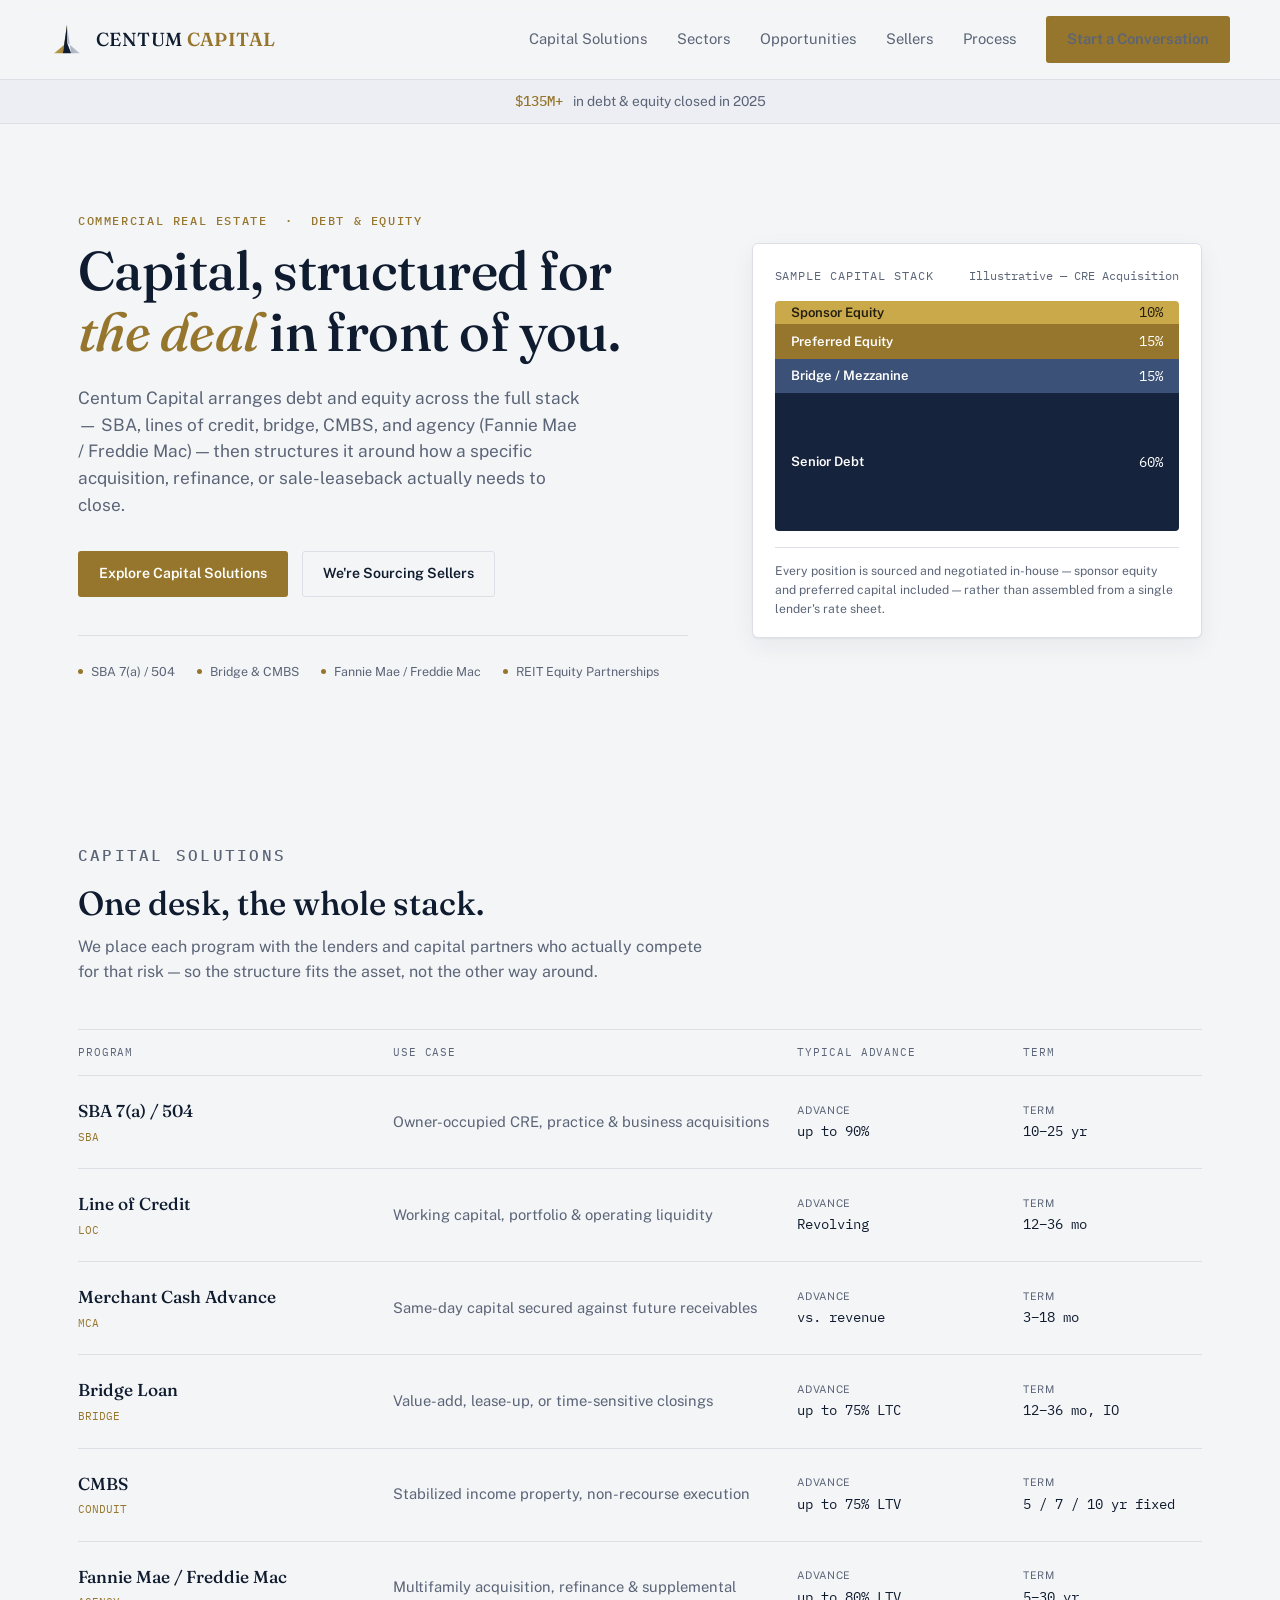
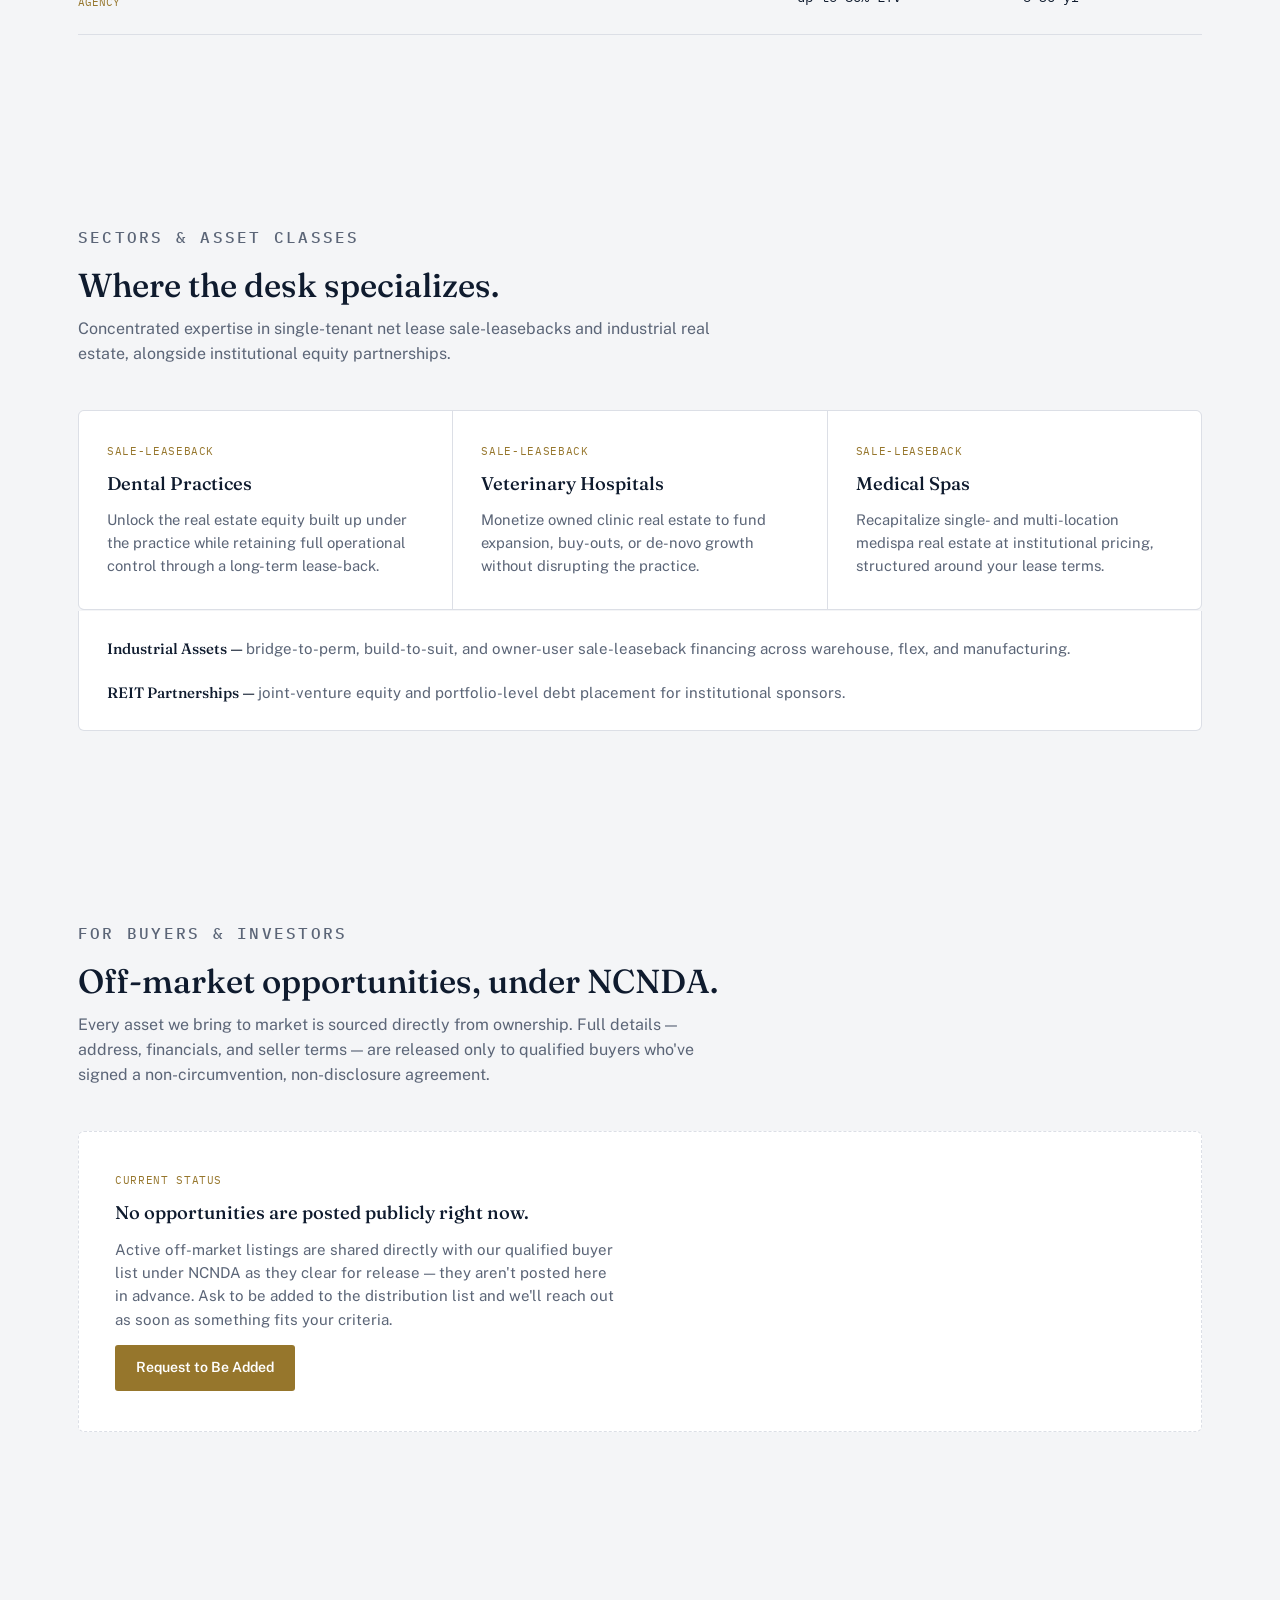
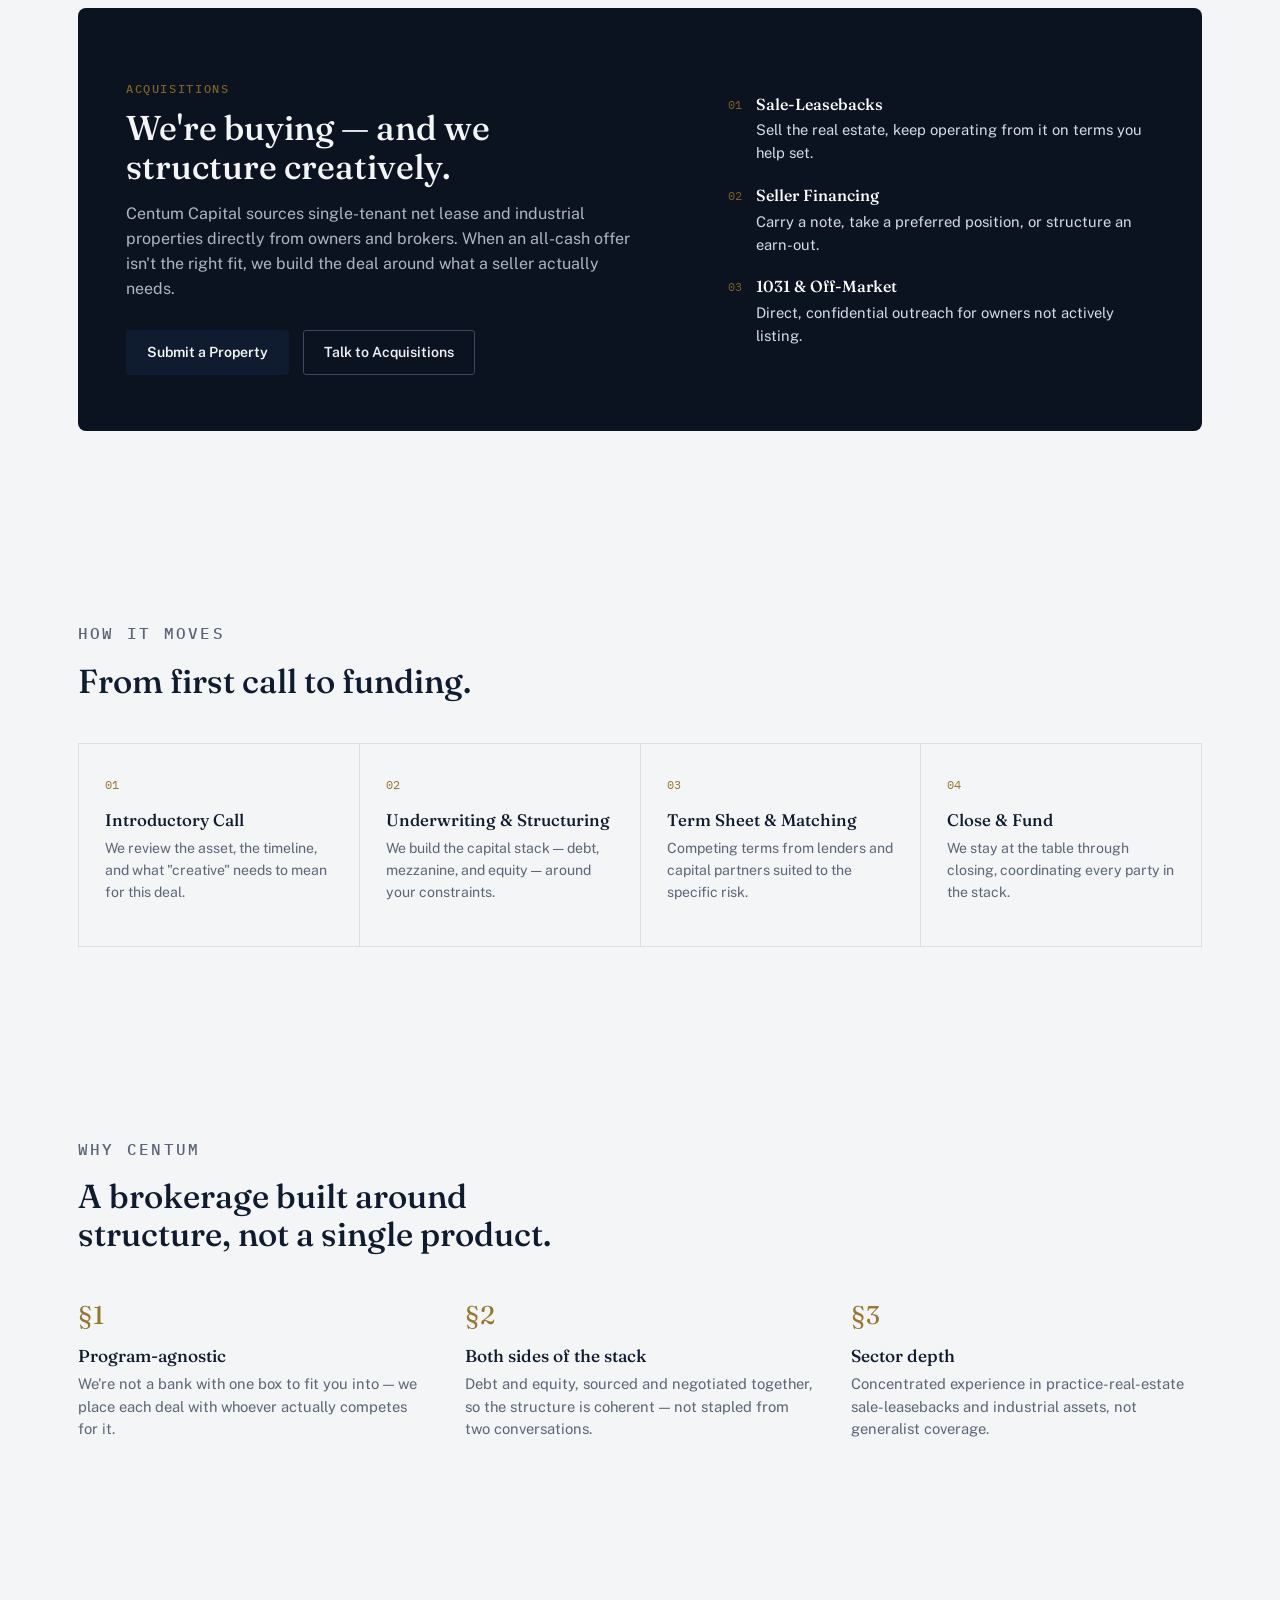
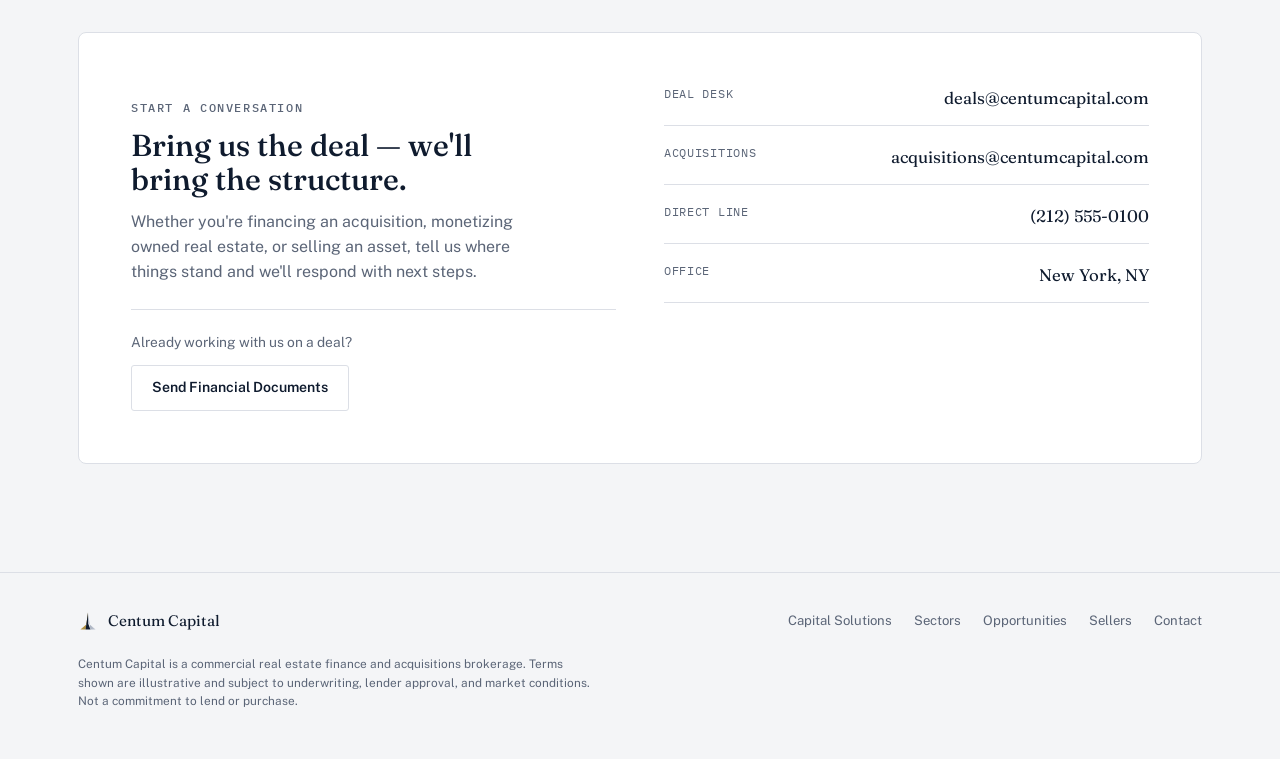
==== index.html @ 59e8874d "Add files via upload" ====
<!doctype html>
<html lang="en">
<head>
<meta charset="utf-8">
<meta name="viewport" content="width=device-width, initial-scale=1">
<title>Centum Capital</title>
<style>
  @import url('https://fonts.googleapis.com/css2?family=Fraunces:opsz,wght@9..144,400;9..144,500;9..144,600&family=Public+Sans:wght@400;500;600;700&family=IBM+Plex+Mono:wght@400;500&display=swap');

  :root{
    --bg: #F4F5F7;
    --surface: #FFFFFF;
    --surface-2: #ECEEF3;
    --ink: #0F1B2E;
    --muted: #5B6577;
    --line: #DCDFE6;
    --gold: #96762C;
    --gold-strong: #7C6224;
    --gold-bg: #F4EEDD;
    --navy-deep: #0B1220;
    --shadow: 0 1px 2px rgba(15,27,46,.05), 0 8px 24px rgba(15,27,46,.06);
    --stack-debt: #16233C;
    --stack-bridge: #3C5177;
    --stack-pref: #96762C;
    --stack-equity: #C9A94A;
  }

  @media (prefers-color-scheme: dark){
    :root:not([data-theme="light"]){
      --bg: #0A1120;
      --surface: #101A2C;
      --surface-2: #16223A;
      --ink: #ECEEF4;
      --muted: #97A1B6;
      --line: #26324B;
      --gold: #D3B45F;
      --gold-strong: #E4C877;
      --gold-bg: #241E10;
      --shadow: 0 1px 2px rgba(0,0,0,.3), 0 12px 32px rgba(0,0,0,.35);
      --stack-debt: #1B2A47;
      --stack-bridge: #3C5177;
      --stack-pref: #8E7134;
      --stack-equity: #D3B45F;
    }
  }
  :root[data-theme="dark"]{
    --bg: #0A1120;
    --surface: #101A2C;
    --surface-2: #16223A;
    --ink: #ECEEF4;
    --muted: #97A1B6;
    --line: #26324B;
    --gold: #D3B45F;
    --gold-strong: #E4C877;
    --gold-bg: #241E10;
    --shadow: 0 1px 2px rgba(0,0,0,.3), 0 12px 32px rgba(0,0,0,.35);
    --stack-debt: #1B2A47;
    --stack-bridge: #3C5177;
    --stack-pref: #8E7134;
    --stack-equity: #D3B45F;
  }

  *{box-sizing:border-box;}
  html{-webkit-text-size-adjust:100%;}
  body{
    margin:0;
    background:var(--bg);
    color:var(--ink);
    font-family:'Public Sans', ui-sans-serif, system-ui, -apple-system, sans-serif;
    font-size:16px;
    line-height:1.55;
    -webkit-font-smoothing:antialiased;
  }
  a{color:inherit;}
  h1,h2,h3,h4{
    font-family:'Fraunces', ui-serif, Georgia, serif;
    font-weight:500;
    line-height:1.12;
    text-wrap:balance;
    margin:0;
    color:var(--ink);
  }
  .mono{
    font-family:'IBM Plex Mono', ui-monospace, SFMono-Regular, Menlo, monospace;
  }
  .eyebrow{
    font-family:'IBM Plex Mono', ui-monospace, monospace;
    font-size:.72rem;
    letter-spacing:.14em;
    text-transform:uppercase;
    color:var(--gold);
    font-weight:500;
  }
  .wrap{
    max-width:1180px;
    margin:0 auto;
    padding:0 28px;
  }
  section{padding:88px 0;}
  @media (max-width:720px){ section{padding:56px 0;} .wrap{padding:0 20px;} }

  /* ---------- Header ---------- */
  header{
    position:sticky; top:0; z-index:50;
    background:color-mix(in srgb, var(--bg) 88%, transparent);
    backdrop-filter:blur(10px);
    border-bottom:1px solid var(--line);
  }
  .header-row{
    display:flex; align-items:center; justify-content:space-between;
    padding:16px 0;
  }
  .brand{ display:flex; align-items:center; gap:12px; text-decoration:none; }
  .brand-mark{ width:34px; height:34px; flex:none; }
  .brand-word{
    font-family:'Fraunces', serif;
    font-size:1.18rem;
    letter-spacing:.02em;
    color:var(--ink);
    font-weight:500;
  }
  .brand-word b{ color:var(--gold); font-weight:600; }
  nav.primary{ display:flex; align-items:center; gap:30px; }
  nav.primary a{
    font-size:.92rem; text-decoration:none; color:var(--muted);
    transition:color .15s ease;
  }
  nav.primary a:hover{ color:var(--ink); }
  .btn{
    display:inline-flex; align-items:center; gap:8px;
    padding:11px 20px; border-radius:3px;
    font-size:.88rem; font-weight:600; text-decoration:none;
    border:1px solid transparent; cursor:pointer;
    transition:transform .15s ease, box-shadow .15s ease, background .15s ease, border-color .15s ease;
    font-family:'Public Sans', sans-serif;
  }
  .btn:focus-visible{ outline:2px solid var(--gold); outline-offset:2px; }
  .btn-gold{ background:var(--gold); color:#fff; }
  .btn-gold:hover{ background:var(--gold-strong); }
  .btn-line{ border-color:var(--line); color:var(--ink); background:transparent; }
  .btn-line:hover{ border-color:var(--gold); color:var(--gold); }
  .btn-invert{ background:var(--ink); color:var(--bg); }
  .btn-invert:hover{ transform:translateY(-1px); }

  .menu-toggle{ display:none; background:none; border:1px solid var(--line); border-radius:3px; width:40px; height:40px; align-items:center; justify-content:center; }
  .menu-toggle svg{ width:18px; height:18px; }

  @media (max-width:860px){
    nav.primary{
      position:fixed; inset:65px 0 0 0; background:var(--bg);
      flex-direction:column; align-items:flex-start; padding:24px 20px; gap:4px;
      transform:translateX(100%); transition:transform .25s ease; overflow-y:auto;
    }
    nav.primary.open{ transform:translateX(0); }
    nav.primary a{ width:100%; padding:14px 6px; border-bottom:1px solid var(--line); font-size:1rem; color:var(--ink); }
    nav.primary .btn{ margin-top:14px; width:100%; justify-content:center; }
    .menu-toggle{ display:flex; }
    .header-cta{ display:none; }
  }

  /* ---------- Hero ---------- */
  .hero{ padding:76px 0 60px; }
  .hero-grid{
    display:grid; grid-template-columns:1.15fr .85fr; gap:64px; align-items:center;
  }
  @media (max-width:940px){ .hero-grid{ grid-template-columns:1fr; gap:48px; } }
  .hero h1{ font-size:clamp(2.3rem, 4.4vw, 3.4rem); letter-spacing:-.01em; }
  .hero h1 em{ font-style:italic; color:var(--gold); }
  .hero p.lede{
    margin-top:22px; max-width:46ch; color:var(--muted); font-size:1.08rem;
  }
  .hero-actions{ display:flex; gap:14px; margin-top:32px; flex-wrap:wrap; }
  .hero-tags{ display:flex; gap:10px 22px; flex-wrap:wrap; margin-top:38px; padding-top:26px; border-top:1px solid var(--line); }
  .hero-tag{ font-size:.78rem; color:var(--muted); display:flex; align-items:center; gap:8px; }
  .hero-tag .dot{ width:5px; height:5px; border-radius:50%; background:var(--gold); }

  /* Capital stack visual */
  .stack-card{
    background:var(--surface); border:1px solid var(--line); border-radius:6px;
    box-shadow:var(--shadow); padding:22px 22px 18px;
  }
  .stack-card-head{ display:flex; justify-content:space-between; align-items:baseline; margin-bottom:16px; }
  .stack-card-head .t{ font-size:.78rem; letter-spacing:.08em; text-transform:uppercase; color:var(--muted); font-family:'IBM Plex Mono',monospace; }
  .stack-card-head .n{ font-size:.72rem; color:var(--muted); font-family:'IBM Plex Mono',monospace; }
  .stack{
    display:flex; flex-direction:column; border-radius:4px; overflow:hidden; height:230px;
  }
  .stack-seg{
    display:flex; align-items:center; justify-content:space-between; padding:0 16px;
    color:#fff; font-size:.82rem;
  }
  .stack-seg .name{ font-weight:600; }
  .stack-seg .pct{ font-family:'IBM Plex Mono',monospace; font-size:.86rem; }
  .stack-legend{ margin-top:16px; display:flex; flex-direction:column; gap:8px; }
  .stack-legend-row{ display:flex; justify-content:space-between; font-size:.78rem; color:var(--muted); font-family:'IBM Plex Mono',monospace; }
  .stack-note{ margin-top:16px; font-size:.76rem; color:var(--muted); border-top:1px solid var(--line); padding-top:14px; }

  /* ---------- Section headers ---------- */
  .section-head{ max-width:640px; margin-bottom:44px; }
  .section-head h2{ font-size:clamp(1.7rem, 2.6vw, 2.3rem); margin-top:10px; }
  .section-head p{ color:var(--muted); margin-top:14px; font-size:1rem; }

  /* ---------- Capital solutions ledger ---------- */
  .ledger{ border-top:1px solid var(--line); }
  .ledger-row{
    display:grid; grid-template-columns:1.3fr 1.7fr .9fr .8fr; gap:24px;
    padding:22px 0; border-bottom:1px solid var(--line);
    align-items:center;
  }
  .ledger-row.head{
    font-family:'IBM Plex Mono',monospace; font-size:.7rem; letter-spacing:.08em;
    text-transform:uppercase; color:var(--muted); padding:14px 0;
  }
  .ledger-row .prog{ display:flex; flex-direction:column; gap:4px; }
  .ledger-row .prog .name{ font-family:'Fraunces',serif; font-size:1.08rem; font-weight:500; }
  .ledger-row .prog .code{ font-family:'IBM Plex Mono',monospace; font-size:.7rem; color:var(--gold); }
  .ledger-row .use{ color:var(--muted); font-size:.92rem; }
  .ledger-row .figure{ font-family:'IBM Plex Mono',monospace; font-size:.86rem; color:var(--ink); }
  .ledger-row .figure .k{ display:block; font-size:.66rem; color:var(--muted); text-transform:uppercase; letter-spacing:.06em; margin-bottom:3px; font-family:'Public Sans',sans-serif; }
  @media (max-width:760px){
    .ledger-row{ grid-template-columns:1fr; gap:8px; }
    .ledger-row.head{ display:none; }
    .ledger-row{ padding:20px 0; }
  }

  /* ---------- Sectors ---------- */
  .sectors-grid{ display:grid; grid-template-columns:repeat(3,1fr); gap:1px; background:var(--line); border:1px solid var(--line); border-radius:6px; overflow:hidden; }
  @media (max-width:860px){ .sectors-grid{ grid-template-columns:1fr; } }
  .sector-card{ background:var(--surface); padding:32px 28px; display:flex; flex-direction:column; gap:14px; }
  .sector-card .icon{ width:38px; height:38px; }
  .sector-card h3{ font-size:1.15rem; }
  .sector-card p{ color:var(--muted); font-size:.92rem; margin:0; }
  .sector-card .tag{ font-family:'IBM Plex Mono',monospace; font-size:.68rem; letter-spacing:.06em; text-transform:uppercase; color:var(--gold); }

  .partner-band{
    margin-top:1px; background:var(--surface); border:1px solid var(--line); border-top:none; border-radius:0 0 6px 6px;
    padding:26px 28px; display:flex; align-items:center; justify-content:space-between; gap:20px; flex-wrap:wrap;
  }
  .partner-band .l{ font-size:.94rem; }
  .partner-band .l b{ font-family:'Fraunces',serif; font-weight:500; }
  .partner-band .l span{ color:var(--muted); }

  /* ---------- Sourcing CTA band ---------- */
  .sourcing{
    background:var(--navy-deep); color:#EDEFF4; border-radius:8px;
    padding:56px 48px; display:grid; grid-template-columns:1.3fr 1fr; gap:48px; align-items:center;
  }
  @media (max-width:860px){ .sourcing{ grid-template-columns:1fr; padding:40px 26px; } }
  .sourcing .eyebrow{ color:var(--gold-strong, var(--gold)); }
  .sourcing h2{ color:#F4F5F7; font-size:clamp(1.6rem,3vw,2.15rem); margin-top:10px; }
  .sourcing p{ color:#AEB6C6; margin-top:16px; max-width:52ch; }
  .sourcing-points{ display:flex; flex-direction:column; gap:18px; }
  .sourcing-point{ display:flex; gap:14px; align-items:flex-start; }
  .sourcing-point .num{ font-family:'IBM Plex Mono',monospace; color:var(--gold-strong,var(--gold)); font-size:.78rem; padding-top:3px; }
  .sourcing-point .t{ font-size:.92rem; color:#D7DCE6; }
  .sourcing-point .t b{ color:#fff; display:block; margin-bottom:3px; font-family:'Fraunces',serif; font-weight:500; font-size:1rem; }
  .sourcing-actions{ margin-top:28px; display:flex; gap:14px; flex-wrap:wrap; }

  /* ---------- Process ---------- */
  .process{ display:grid; grid-template-columns:repeat(4,1fr); gap:0; border-top:1px solid var(--line); border-left:1px solid var(--line); }
  @media (max-width:860px){ .process{ grid-template-columns:1fr 1fr; } }
  @media (max-width:520px){ .process{ grid-template-columns:1fr; } }
  .process-step{ padding:28px 26px; border-right:1px solid var(--line); border-bottom:1px solid var(--line); }
  .process-step .idx{ font-family:'IBM Plex Mono',monospace; color:var(--gold); font-size:.78rem; }
  .process-step h3{ font-size:1.05rem; margin-top:14px; }
  .process-step p{ color:var(--muted); font-size:.88rem; margin-top:8px; }

  /* ---------- Why / principles ---------- */
  .principles{ display:grid; grid-template-columns:repeat(3,1fr); gap:36px; }
  @media (max-width:760px){ .principles{ grid-template-columns:1fr; } }
  .principle .mark{ font-family:'Fraunces',serif; font-size:1.6rem; color:var(--gold); }
  .principle h3{ font-size:1.08rem; margin-top:10px; }
  .principle p{ color:var(--muted); font-size:.92rem; margin-top:8px; }

  /* ---------- Contact / footer ---------- */
  .contact{ background:var(--surface); border:1px solid var(--line); border-radius:8px; padding:52px; display:grid; grid-template-columns:1fr 1fr; gap:48px; }
  @media (max-width:760px){ .contact{ grid-template-columns:1fr; padding:32px 24px; } }
  .contact h2{ font-size:1.9rem; }
  .contact p{ color:var(--muted); margin-top:14px; max-width:42ch; }
  .contact-lines{ display:flex; flex-direction:column; gap:18px; }
  .contact-line{ display:flex; justify-content:space-between; border-bottom:1px solid var(--line); padding-bottom:14px; }
  .contact-line .k{ font-size:.72rem; letter-spacing:.06em; text-transform:uppercase; color:var(--muted); font-family:'IBM Plex Mono',monospace; }
  .contact-line .v{ font-family:'Fraunces',serif; font-size:1.05rem; }
  .contact-line .v a{ text-decoration:none; }
  .contact-line .v a:hover{ color:var(--gold); }

  footer{ border-top:1px solid var(--line); padding:36px 0; margin-top:20px; }
  .footer-row{ display:flex; justify-content:space-between; align-items:center; flex-wrap:wrap; gap:14px; }
  .footer-row .f-brand{ display:flex; align-items:center; gap:10px; }
  .footer-row .f-brand span{ font-family:'Fraunces',serif; font-size:.95rem; }
  .footer-links{ display:flex; gap:22px; font-size:.82rem; color:var(--muted); }
  .footer-links a{ text-decoration:none; }
  .footer-links a:hover{ color:var(--gold); }
  .footer-disclosure{ margin-top:22px; font-size:.74rem; color:var(--muted); max-width:74ch; line-height:1.6; }

  /* ---------- Track record bar ---------- */
  .track-bar{
    border-bottom:1px solid var(--line);
    background:var(--surface-2);
  }
  .track-bar .wrap{
    display:flex; align-items:center; justify-content:center; gap:10px;
    padding:11px 28px; flex-wrap:wrap; text-align:center;
  }
  .track-bar .fig{
    font-family:'IBM Plex Mono',monospace; font-variant-numeric:tabular-nums;
    color:var(--gold); font-weight:500; font-size:.86rem;
  }
  .track-bar .lbl{ font-size:.86rem; color:var(--muted); }

  /* ---------- Opportunities ---------- */
  .opps-empty{
    border:1px dashed var(--line); border-radius:6px;
    padding:40px 36px; display:flex; flex-direction:column; gap:14px;
    align-items:flex-start; background:var(--surface);
  }
  .opps-empty h3{ font-size:1.15rem; }
  .opps-empty p{ color:var(--muted); font-size:.94rem; max-width:56ch; margin:0; }
  .opps-grid{ display:grid; grid-template-columns:repeat(3,1fr); gap:20px; margin-top:24px; }
  @media (max-width:860px){ .opps-grid{ grid-template-columns:1fr; } }
  .opp-card{
    border:1px solid var(--line); border-radius:6px; background:var(--surface);
    padding:26px 24px; display:flex; flex-direction:column; gap:12px;
  }
  .opp-card .tag{ font-family:'IBM Plex Mono',monospace; font-size:.68rem; letter-spacing:.06em; text-transform:uppercase; color:var(--gold); }
  .opp-card h3{ font-size:1.1rem; }
  .opp-card .loc{ color:var(--muted); font-size:.86rem; }
  .opp-card .figs{ display:flex; gap:18px; margin-top:4px; }
  .opp-card .figs div{ font-family:'IBM Plex Mono',monospace; font-size:.82rem; }
  .opp-card .figs .k{ display:block; font-size:.64rem; text-transform:uppercase; letter-spacing:.05em; color:var(--muted); font-family:'Public Sans',sans-serif; margin-bottom:2px; }
  .opp-card .btn{ margin-top:8px; align-self:flex-start; }

  [data-reveal]{ opacity:1; transform:none; }
  @media (prefers-reduced-motion: no-preference){
    [data-reveal]{ opacity:0; transform:translateY(14px); transition:opacity .6s ease, transform .6s ease; }
    [data-reveal].in{ opacity:1; transform:none; }
  }
</style>
</head>
<body>

<header>
  <div class="wrap header-row">
    <a class="brand" href="#top">
      <svg class="brand-mark" viewBox="0 0 100 100" xmlns="http://www.w3.org/2000/svg" role="img" aria-label="Centum Capital mark">
        <defs>
          <linearGradient id="goldGrad" x1="0" y1="0" x2="1" y2="1">
            <stop offset="0" stop-color="#E4C877"/>
            <stop offset="1" stop-color="#96762C"/>
          </linearGradient>
          <linearGradient id="silverGrad" x1="1" y1="0" x2="0" y2="1">
            <stop offset="0" stop-color="#F2F3F6"/>
            <stop offset="1" stop-color="#96A0B2"/>
          </linearGradient>
        </defs>
        <polygon points="50,8 50,60 12,92 38,92" fill="url(#goldGrad)"/>
        <polygon points="50,8 50,60 88,92 62,92" fill="url(#silverGrad)"/>
        <polygon points="50,8 50,60 62,92 38,92" fill="#0F1B2E"/>
      </svg>
      <span class="brand-word">CENTUM <b>CAPITAL</b></span>
    </a>
    <button class="menu-toggle" id="menuToggle" aria-label="Toggle menu" aria-expanded="false">
      <svg viewBox="0 0 24 24" fill="none" stroke="currentColor" stroke-width="2"><path d="M3 6h18M3 12h18M3 18h18"/></svg>
    </button>
    <nav class="primary" id="primaryNav">
      <a href="#solutions">Capital Solutions</a>
      <a href="#sectors">Sectors</a>
      <a href="#opportunities">Opportunities</a>
      <a href="#sourcing">Sellers</a>
      <a href="#process">Process</a>
      <a href="#contact" class="btn btn-gold header-cta">Start a Conversation</a>
    </nav>
  </div>
</header>

<div class="track-bar">
  <div class="wrap">
    <span class="fig">$135M+</span>
    <span class="lbl">in debt &amp; equity closed in 2025</span>
  </div>
</div>

<main id="top">
  <!-- HERO -->
  <section class="hero">
    <div class="wrap hero-grid">
      <div data-reveal>
        <p class="eyebrow">Commercial Real Estate &nbsp;&middot;&nbsp; Debt &amp; Equity</p>
        <h1>Capital, structured for <em>the deal</em> in front of you.</h1>
        <p class="lede">Centum Capital arranges debt and equity across the full stack &mdash; SBA, lines of credit, bridge, CMBS, and agency (Fannie Mae / Freddie Mac) &mdash; then structures it around how a specific acquisition, refinance, or sale-leaseback actually needs to close.</p>
        <div class="hero-actions">
          <a class="btn btn-gold" href="#solutions">Explore Capital Solutions</a>
          <a class="btn btn-line" href="#sourcing">We're Sourcing Sellers</a>
        </div>
        <div class="hero-tags">
          <span class="hero-tag"><span class="dot"></span>SBA 7(a) / 504</span>
          <span class="hero-tag"><span class="dot"></span>Bridge &amp; CMBS</span>
          <span class="hero-tag"><span class="dot"></span>Fannie Mae / Freddie Mac</span>
          <span class="hero-tag"><span class="dot"></span>REIT Equity Partnerships</span>
        </div>
      </div>

      <div data-reveal>
        <div class="stack-card">
          <div class="stack-card-head">
            <span class="t">Sample Capital Stack</span>
            <span class="n">Illustrative &mdash; CRE Acquisition</span>
          </div>
          <div class="stack">
            <div class="stack-seg" style="background:var(--stack-equity); flex:10; color:#241E10;">
              <span class="name">Sponsor Equity</span><span class="pct">10%</span>
            </div>
            <div class="stack-seg" style="background:var(--stack-pref); flex:15;">
              <span class="name">Preferred Equity</span><span class="pct">15%</span>
            </div>
            <div class="stack-seg" style="background:var(--stack-bridge); flex:15;">
              <span class="name">Bridge / Mezzanine</span><span class="pct">15%</span>
            </div>
            <div class="stack-seg" style="background:var(--stack-debt); flex:60;">
              <span class="name">Senior Debt</span><span class="pct">60%</span>
            </div>
          </div>
          <div class="stack-note">Every position is sourced and negotiated in-house &mdash; sponsor equity and preferred capital included &mdash; rather than assembled from a single lender's rate sheet.</div>
        </div>
      </div>
    </div>
  </section>

  <!-- CAPITAL SOLUTIONS -->
  <section id="solutions">
    <div class="wrap">
      <div class="section-head" data-reveal>
        <p class="eyebrow">Capital Solutions</p>
        <h2>One desk, the whole stack.</h2>
        <p>We place each program with the lenders and capital partners who actually compete for that risk &mdash; so the structure fits the asset, not the other way around.</p>
      </div>

      <div class="ledger" data-reveal>
        <div class="ledger-row head">
          <div>Program</div><div>Use Case</div><div>Typical Advance</div><div>Term</div>
        </div>
        <div class="ledger-row">
          <div class="prog"><span class="name">SBA 7(a) / 504</span><span class="code">SBA</span></div>
          <div class="use">Owner-occupied CRE, practice &amp; business acquisitions</div>
          <div class="figure"><span class="k">Advance</span>up to 90%</div>
          <div class="figure"><span class="k">Term</span>10&ndash;25 yr</div>
        </div>
        <div class="ledger-row">
          <div class="prog"><span class="name">Line of Credit</span><span class="code">LOC</span></div>
          <div class="use">Working capital, portfolio &amp; operating liquidity</div>
          <div class="figure"><span class="k">Advance</span>Revolving</div>
          <div class="figure"><span class="k">Term</span>12&ndash;36 mo</div>
        </div>
        <div class="ledger-row">
          <div class="prog"><span class="name">Merchant Cash Advance</span><span class="code">MCA</span></div>
          <div class="use">Same-day capital secured against future receivables</div>
          <div class="figure"><span class="k">Advance</span>vs. revenue</div>
          <div class="figure"><span class="k">Term</span>3&ndash;18 mo</div>
        </div>
        <div class="ledger-row">
          <div class="prog"><span class="name">Bridge Loan</span><span class="code">BRIDGE</span></div>
          <div class="use">Value-add, lease-up, or time-sensitive closings</div>
          <div class="figure"><span class="k">Advance</span>up to 75% LTC</div>
          <div class="figure"><span class="k">Term</span>12&ndash;36 mo, IO</div>
        </div>
        <div class="ledger-row">
          <div class="prog"><span class="name">CMBS</span><span class="code">CONDUIT</span></div>
          <div class="use">Stabilized income property, non-recourse execution</div>
          <div class="figure"><span class="k">Advance</span>up to 75% LTV</div>
          <div class="figure"><span class="k">Term</span>5 / 7 / 10 yr fixed</div>
        </div>
        <div class="ledger-row">
          <div class="prog"><span class="name">Fannie Mae / Freddie Mac</span><span class="code">AGENCY</span></div>
          <div class="use">Multifamily acquisition, refinance &amp; supplemental</div>
          <div class="figure"><span class="k">Advance</span>up to 80% LTV</div>
          <div class="figure"><span class="k">Term</span>5&ndash;30 yr</div>
        </div>
      </div>
    </div>
  </section>

  <!-- SECTORS -->
  <section id="sectors">
    <div class="wrap">
      <div class="section-head" data-reveal>
        <p class="eyebrow">Sectors &amp; Asset Classes</p>
        <h2>Where the desk specializes.</h2>
        <p>Concentrated expertise in single-tenant net lease sale-leasebacks and industrial real estate, alongside institutional equity partnerships.</p>
      </div>

      <div data-reveal>
        <div class="sectors-grid">
          <div class="sector-card">
            <span class="tag">Sale-Leaseback</span>
            <h3>Dental Practices</h3>
            <p>Unlock the real estate equity built up under the practice while retaining full operational control through a long-term lease-back.</p>
          </div>
          <div class="sector-card">
            <span class="tag">Sale-Leaseback</span>
            <h3>Veterinary Hospitals</h3>
            <p>Monetize owned clinic real estate to fund expansion, buy-outs, or de-novo growth without disrupting the practice.</p>
          </div>
          <div class="sector-card">
            <span class="tag">Sale-Leaseback</span>
            <h3>Medical Spas</h3>
            <p>Recapitalize single- and multi-location medispa real estate at institutional pricing, structured around your lease terms.</p>
          </div>
        </div>
        <div class="partner-band">
          <div class="l"><b>Industrial Assets</b> &mdash; <span>bridge-to-perm, build-to-suit, and owner-user sale-leaseback financing across warehouse, flex, and manufacturing.</span></div>
          <div class="l"><b>REIT Partnerships</b> &mdash; <span>joint-venture equity and portfolio-level debt placement for institutional sponsors.</span></div>
        </div>
      </div>
    </div>
  </section>

  <!-- OFF-MARKET OPPORTUNITIES -->
  <section id="opportunities">
    <div class="wrap">
      <div class="section-head" data-reveal>
        <p class="eyebrow">For Buyers &amp; Investors</p>
        <h2>Off-market opportunities, under NCNDA.</h2>
        <p>Every asset we bring to market is sourced directly from ownership. Full details &mdash; address, financials, and seller terms &mdash; are released only to qualified buyers who've signed a non-circumvention, non-disclosure agreement.</p>
      </div>
      <div class="opps-empty" data-reveal>
        <span style="font-family:'IBM Plex Mono',monospace; font-size:.68rem; letter-spacing:.06em; text-transform:uppercase; color:var(--gold);">Current Status</span>
        <h3>No opportunities are posted publicly right now.</h3>
        <p>Active off-market listings are shared directly with our qualified buyer list under NCNDA as they clear for release &mdash; they aren't posted here in advance. Ask to be added to the distribution list and we'll reach out as soon as something fits your criteria.</p>
        <a class="btn btn-gold" href="mailto:deals@centumcapital.com?subject=Add%20me%20to%20the%20off-market%20distribution%20list">Request to Be Added</a>
      </div>
    </div>
  </section>

  <!-- SOURCING / SELLERS -->
  <section id="sourcing">
    <div class="wrap">
      <div class="sourcing" data-reveal>
        <div>
          <p class="eyebrow">Acquisitions</p>
          <h2>We're buying &mdash; and we structure creatively.</h2>
          <p>Centum Capital sources single-tenant net lease and industrial properties directly from owners and brokers. When an all-cash offer isn't the right fit, we build the deal around what a seller actually needs.</p>
          <div class="sourcing-actions">
            <a class="btn btn-invert" href="#contact">Submit a Property</a>
            <a class="btn btn-line" style="border-color:#3C4863; color:#EDEFF4;" href="#contact">Talk to Acquisitions</a>
          </div>
        </div>
        <div class="sourcing-points">
          <div class="sourcing-point">
            <span class="num">01</span>
            <span class="t"><b>Sale-Leasebacks</b>Sell the real estate, keep operating from it on terms you help set.</span>
          </div>
          <div class="sourcing-point">
            <span class="num">02</span>
            <span class="t"><b>Seller Financing</b>Carry a note, take a preferred position, or structure an earn-out.</span>
          </div>
          <div class="sourcing-point">
            <span class="num">03</span>
            <span class="t"><b>1031 &amp; Off-Market</b>Direct, confidential outreach for owners not actively listing.</span>
          </div>
        </div>
      </div>
    </div>
  </section>

  <!-- PROCESS -->
  <section id="process">
    <div class="wrap">
      <div class="section-head" data-reveal>
        <p class="eyebrow">How It Moves</p>
        <h2>From first call to funding.</h2>
      </div>
      <div class="process" data-reveal>
        <div class="process-step">
          <span class="idx">01</span>
          <h3>Introductory Call</h3>
          <p>We review the asset, the timeline, and what "creative" needs to mean for this deal.</p>
        </div>
        <div class="process-step">
          <span class="idx">02</span>
          <h3>Underwriting &amp; Structuring</h3>
          <p>We build the capital stack &mdash; debt, mezzanine, and equity &mdash; around your constraints.</p>
        </div>
        <div class="process-step">
          <span class="idx">03</span>
          <h3>Term Sheet &amp; Matching</h3>
          <p>Competing terms from lenders and capital partners suited to the specific risk.</p>
        </div>
        <div class="process-step">
          <span class="idx">04</span>
          <h3>Close &amp; Fund</h3>
          <p>We stay at the table through closing, coordinating every party in the stack.</p>
        </div>
      </div>
    </div>
  </section>

  <!-- PRINCIPLES -->
  <section>
    <div class="wrap">
      <div class="section-head" data-reveal>
        <p class="eyebrow">Why Centum</p>
        <h2>A brokerage built around structure, not a single product.</h2>
      </div>
      <div class="principles" data-reveal>
        <div class="principle">
          <span class="mark">&sect;1</span>
          <h3>Program-agnostic</h3>
          <p>We're not a bank with one box to fit you into &mdash; we place each deal with whoever actually competes for it.</p>
        </div>
        <div class="principle">
          <span class="mark">&sect;2</span>
          <h3>Both sides of the stack</h3>
          <p>Debt and equity, sourced and negotiated together, so the structure is coherent &mdash; not stapled from two conversations.</p>
        </div>
        <div class="principle">
          <span class="mark">&sect;3</span>
          <h3>Sector depth</h3>
          <p>Concentrated experience in practice-real-estate sale-leasebacks and industrial assets, not generalist coverage.</p>
        </div>
      </div>
    </div>
  </section>

  <!-- CONTACT -->
  <section id="contact">
    <div class="wrap">
      <div class="contact" data-reveal>
        <div>
          <p class="eyebrow">Start a Conversation</p>
          <h2>Bring us the deal &mdash; we'll bring the structure.</h2>
          <p>Whether you're financing an acquisition, monetizing owned real estate, or selling an asset, tell us where things stand and we'll respond with next steps.</p>
          <div style="margin-top:24px; padding-top:22px; border-top:1px solid var(--line);">
            <p style="margin:0 0 12px; font-size:.86rem; color:var(--muted);">Already working with us on a deal?</p>
            <a class="btn btn-line" id="doc-upload-link" href="mailto:deals@centumcapital.com?subject=Financial%20Documents">Send Financial Documents</a>
          </div>
        </div>
        <div class="contact-lines">
          <div class="contact-line"><span class="k">Deal Desk</span><span class="v"><a href="mailto:deals@centumcapital.com">deals@centumcapital.com</a></span></div>
          <div class="contact-line"><span class="k">Acquisitions</span><span class="v"><a href="mailto:acquisitions@centumcapital.com">acquisitions@centumcapital.com</a></span></div>
          <div class="contact-line"><span class="k">Direct Line</span><span class="v"><a href="tel:+12125550100">(212) 555-0100</a></span></div>
          <div class="contact-line"><span class="k">Office</span><span class="v">New York, NY</span></div>
        </div>
      </div>
    </div>
  </section>
</main>

<footer>
  <div class="wrap">
    <div class="footer-row">
      <div class="f-brand">
        <svg width="20" height="20" viewBox="0 0 100 100" xmlns="http://www.w3.org/2000/svg" aria-hidden="true">
          <polygon points="50,8 50,60 12,92 38,92" fill="url(#goldGrad)"/>
          <polygon points="50,8 50,60 88,92 62,92" fill="url(#silverGrad)"/>
          <polygon points="50,8 50,60 62,92 38,92" fill="#0F1B2E"/>
        </svg>
        <span>Centum Capital</span>
      </div>
      <div class="footer-links">
        <a href="#solutions">Capital Solutions</a>
        <a href="#sectors">Sectors</a>
        <a href="#opportunities">Opportunities</a>
        <a href="#sourcing">Sellers</a>
        <a href="#contact">Contact</a>
      </div>
    </div>
    <p class="footer-disclosure">Centum Capital is a commercial real estate finance and acquisitions brokerage. Terms shown are illustrative and subject to underwriting, lender approval, and market conditions. Not a commitment to lend or purchase.</p>
  </div>
</footer>

<script>
  (function(){
    var toggle = document.getElementById('menuToggle');
    var nav = document.getElementById('primaryNav');
    toggle.addEventListener('click', function(){
      var open = nav.classList.toggle('open');
      toggle.setAttribute('aria-expanded', open ? 'true' : 'false');
    });
    nav.querySelectorAll('a').forEach(function(a){
      a.addEventListener('click', function(){ nav.classList.remove('open'); toggle.setAttribute('aria-expanded','false'); });
    });

    if (window.matchMedia('(prefers-reduced-motion: no-preference)').matches && 'IntersectionObserver' in window) {
      var io = new IntersectionObserver(function(entries){
        entries.forEach(function(e){ if (e.isIntersecting){ e.target.classList.add('in'); io.unobserve(e.target); } });
      }, { threshold: .12 });
      document.querySelectorAll('[data-reveal]').forEach(function(el){ io.observe(el); });
    } else {
      document.querySelectorAll('[data-reveal]').forEach(function(el){ el.classList.add('in'); });
    }
  })();
</script>
</body>
</html>
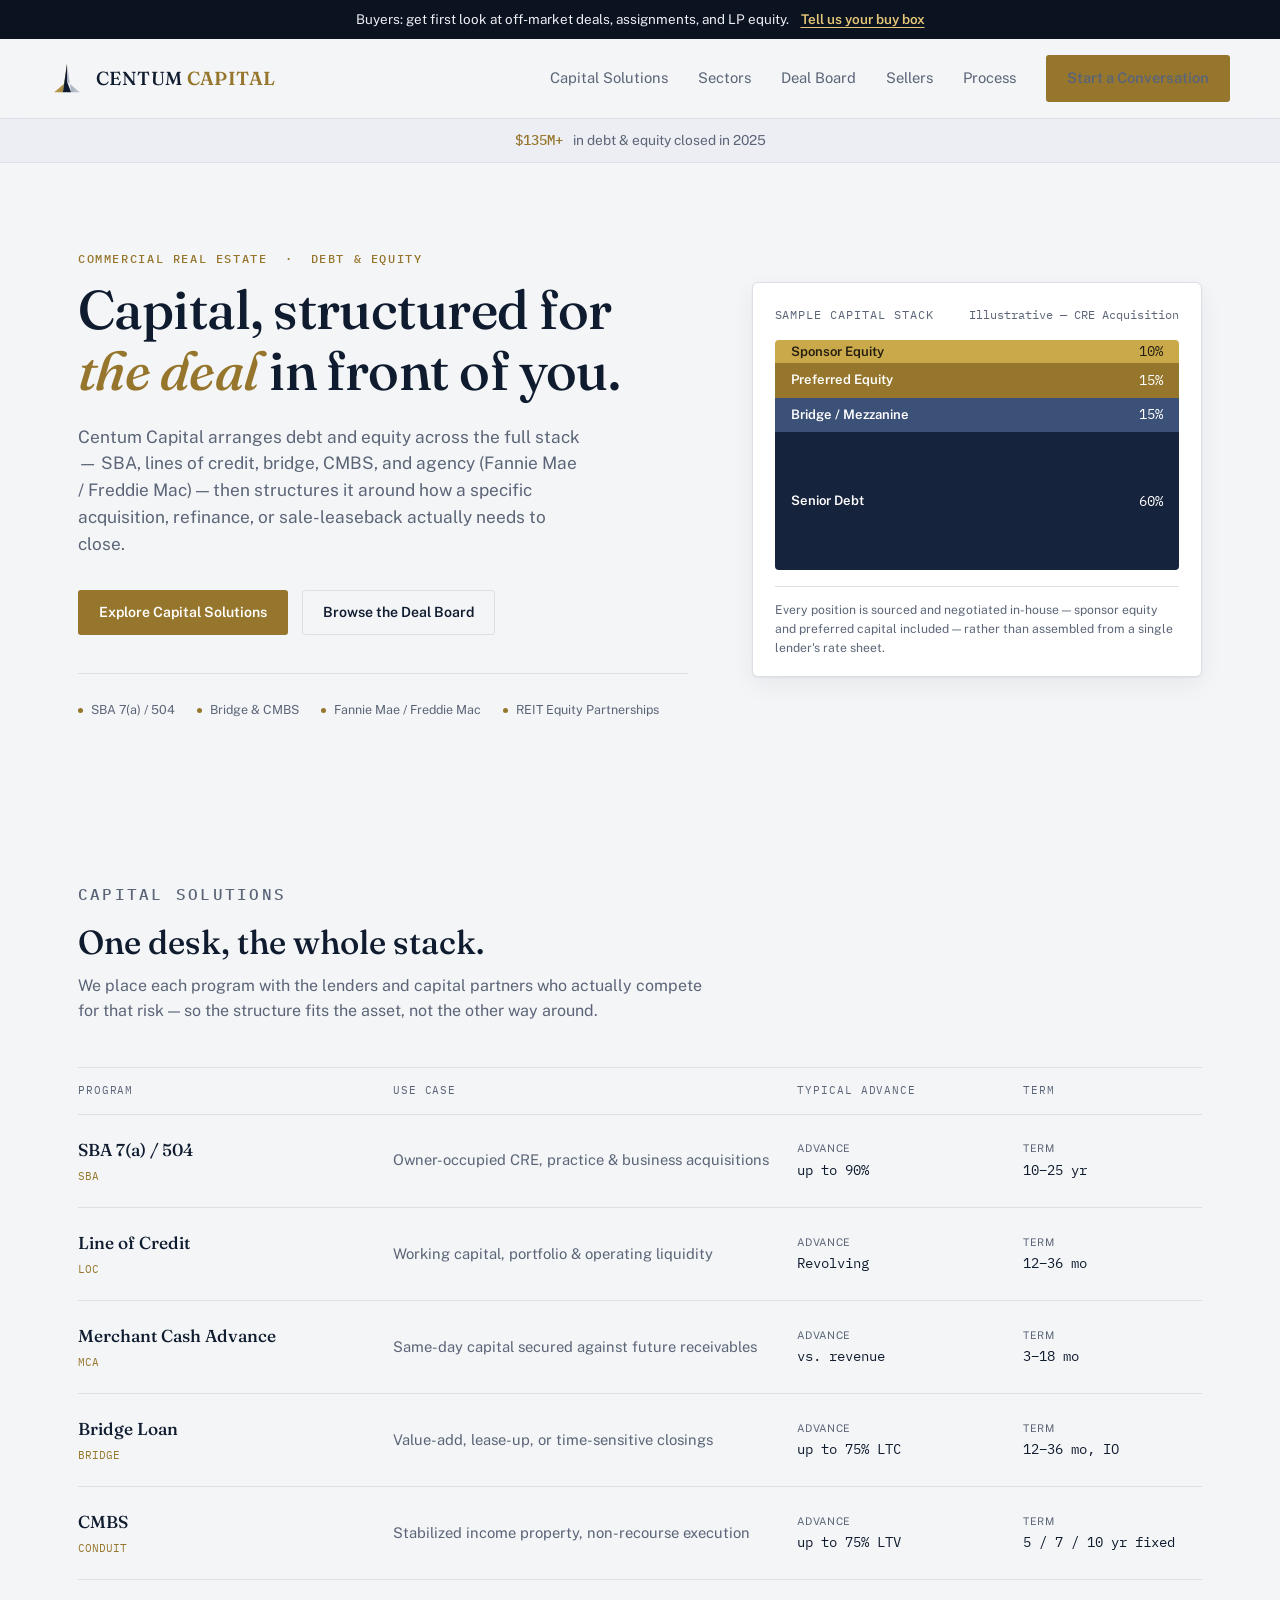
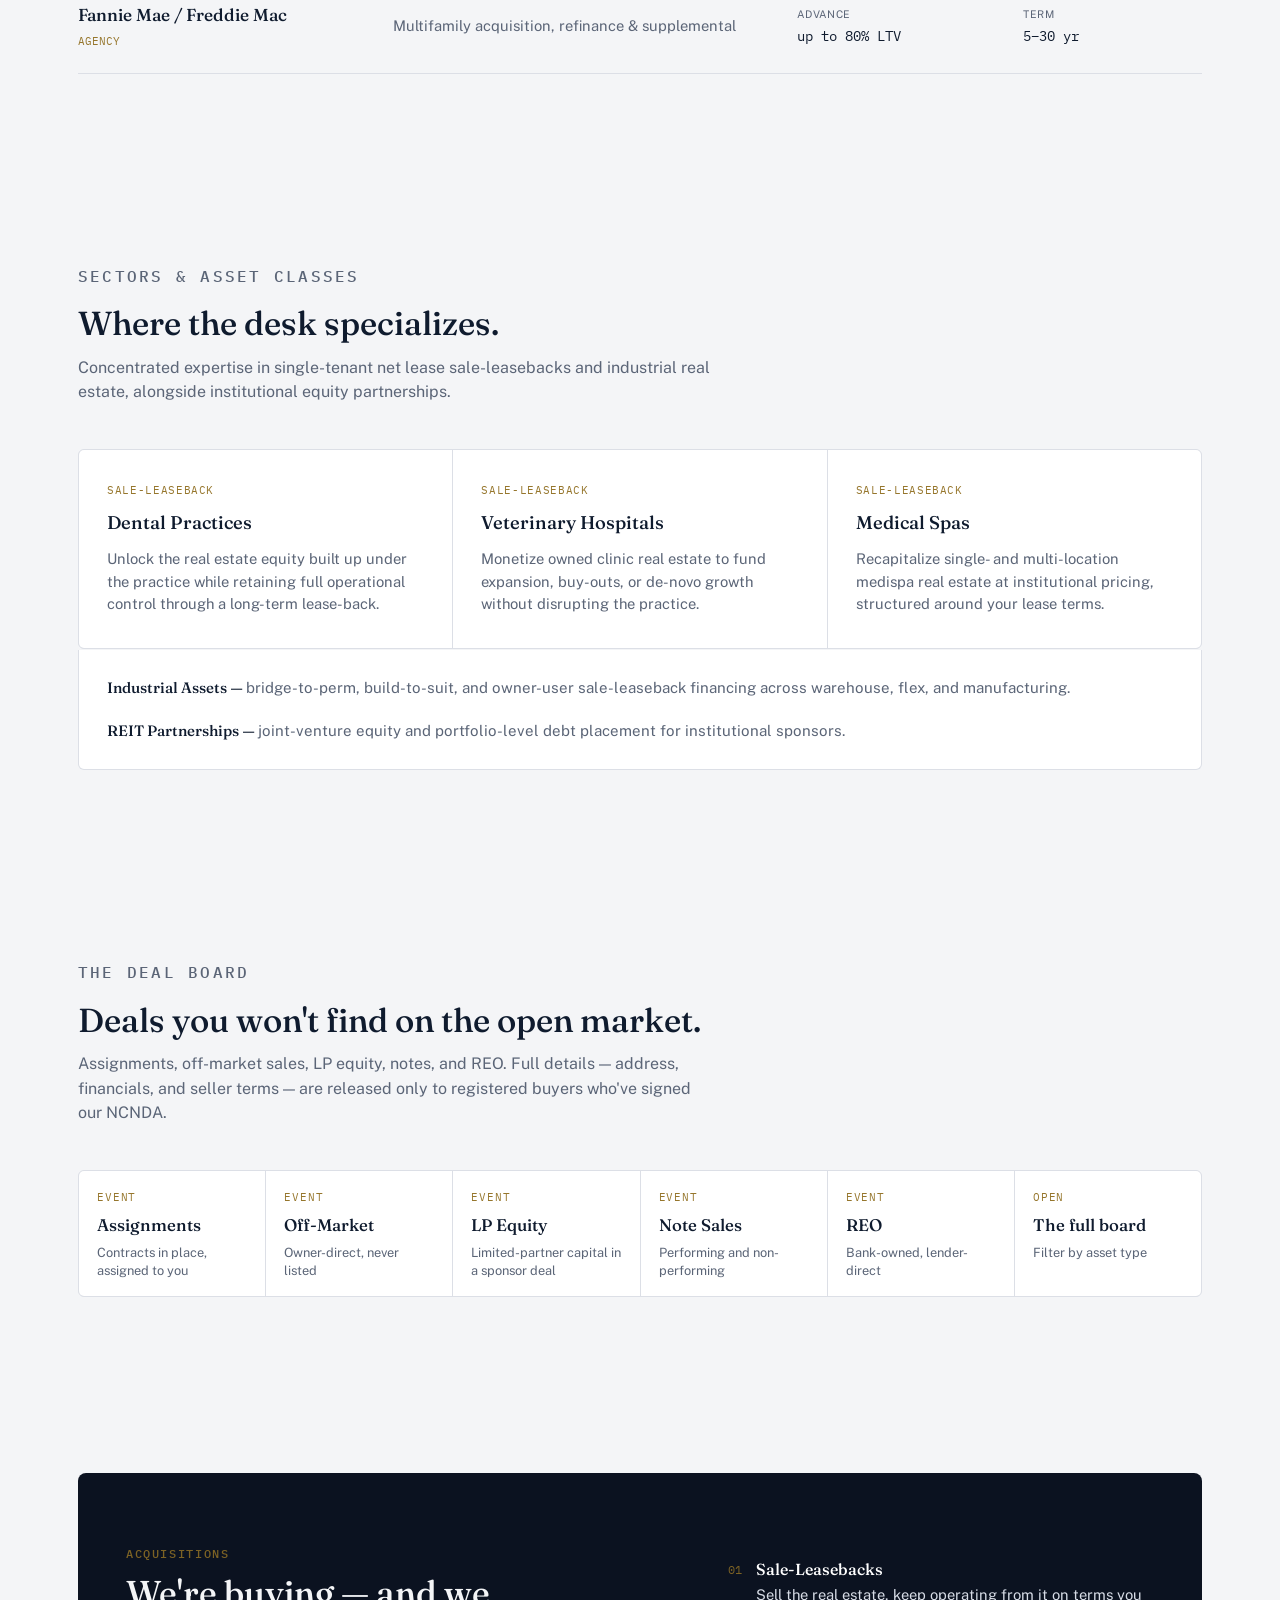
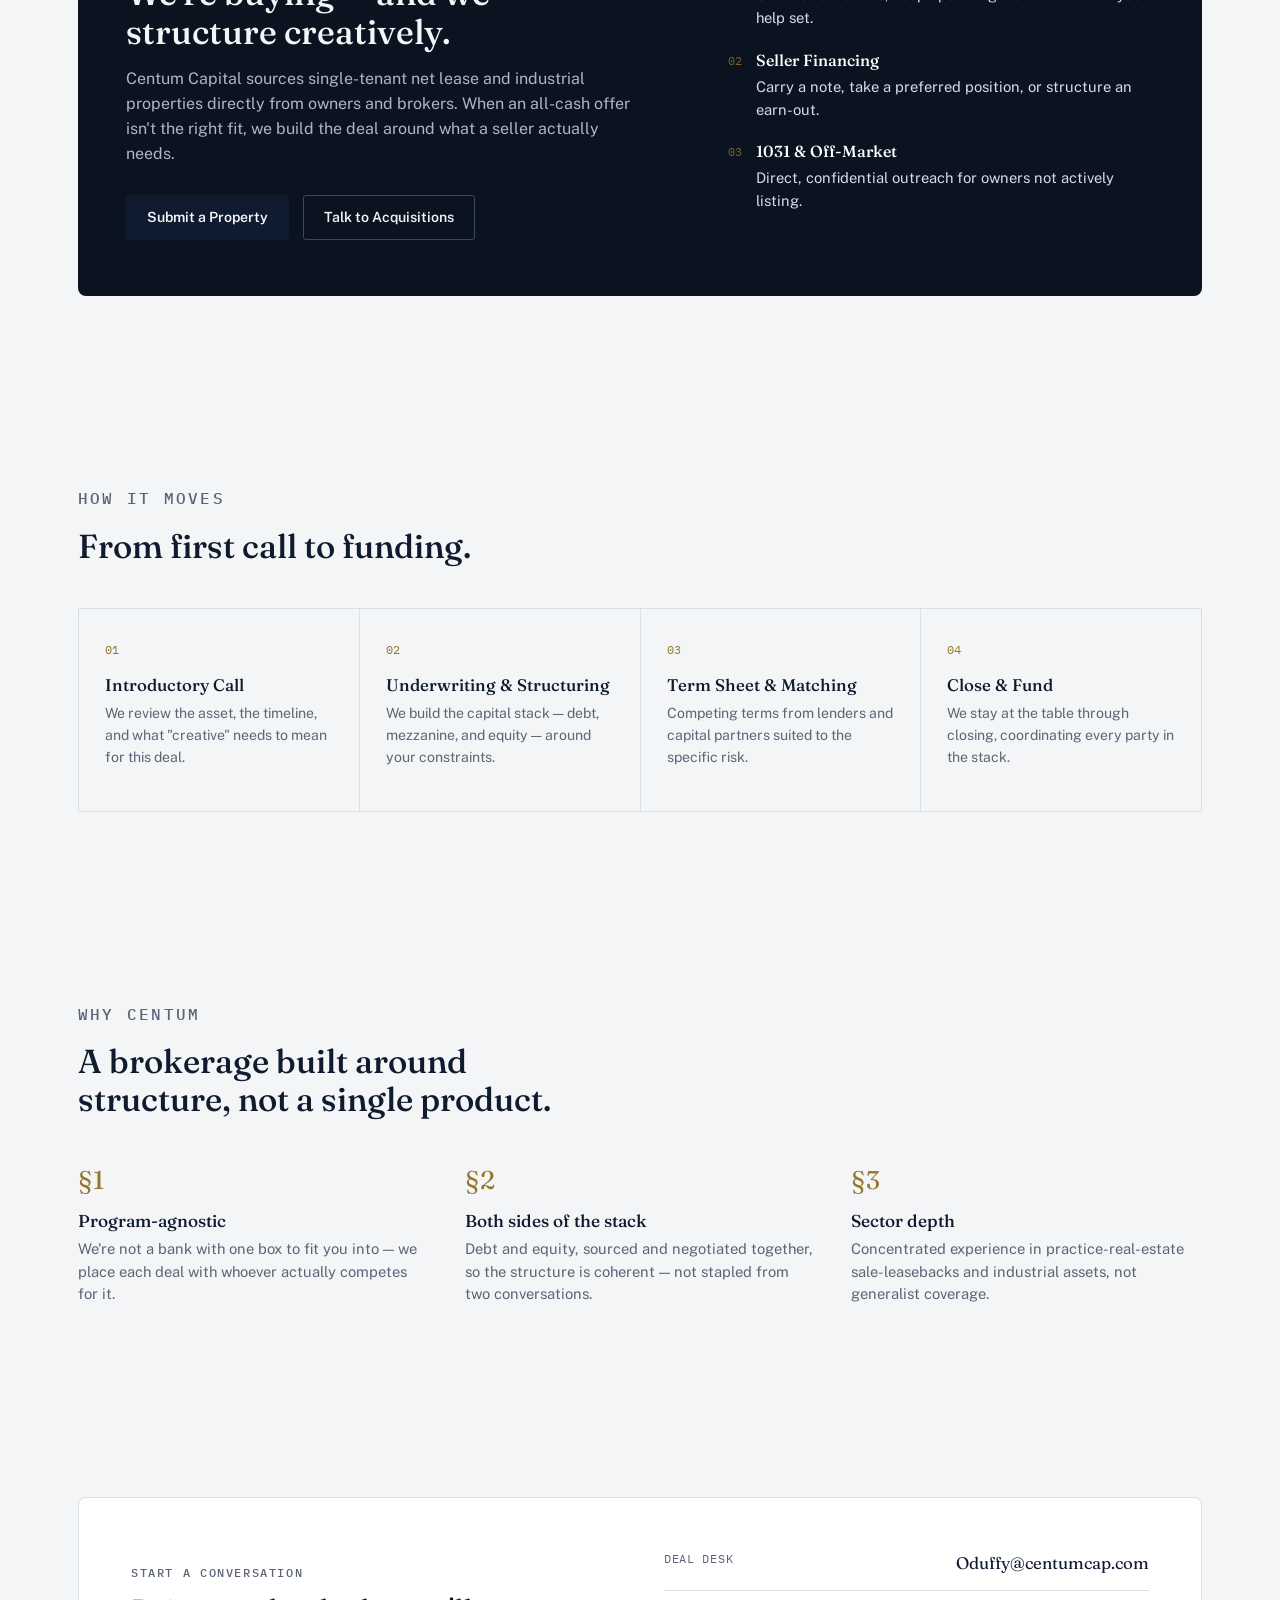
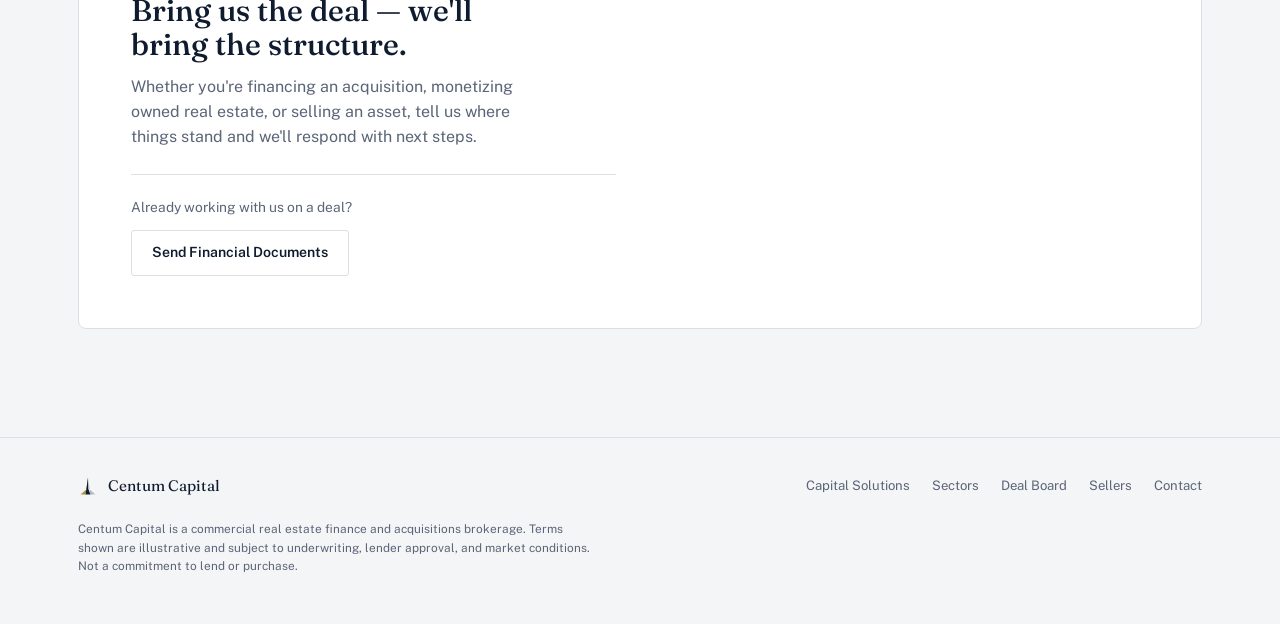
==== commit 8844880b: "Add files via upload" ====
--- a/index.html
+++ b/index.html
@@ -4,340 +4,16 @@
 <meta charset="utf-8">
 <meta name="viewport" content="width=device-width, initial-scale=1">
 <title>Centum Capital</title>
-<style>
-  @import url('https://fonts.googleapis.com/css2?family=Fraunces:opsz,wght@9..144,400;9..144,500;9..144,600&family=Public+Sans:wght@400;500;600;700&family=IBM+Plex+Mono:wght@400;500&display=swap');
-
-  :root{
-    --bg: #F4F5F7;
-    --surface: #FFFFFF;
-    --surface-2: #ECEEF3;
-    --ink: #0F1B2E;
-    --muted: #5B6577;
-    --line: #DCDFE6;
-    --gold: #96762C;
-    --gold-strong: #7C6224;
-    --gold-bg: #F4EEDD;
-    --navy-deep: #0B1220;
-    --shadow: 0 1px 2px rgba(15,27,46,.05), 0 8px 24px rgba(15,27,46,.06);
-    --stack-debt: #16233C;
-    --stack-bridge: #3C5177;
-    --stack-pref: #96762C;
-    --stack-equity: #C9A94A;
-  }
-
-  @media (prefers-color-scheme: dark){
-    :root:not([data-theme="light"]){
-      --bg: #0A1120;
-      --surface: #101A2C;
-      --surface-2: #16223A;
-      --ink: #ECEEF4;
-      --muted: #97A1B6;
-      --line: #26324B;
-      --gold: #D3B45F;
-      --gold-strong: #E4C877;
-      --gold-bg: #241E10;
-      --shadow: 0 1px 2px rgba(0,0,0,.3), 0 12px 32px rgba(0,0,0,.35);
-      --stack-debt: #1B2A47;
-      --stack-bridge: #3C5177;
-      --stack-pref: #8E7134;
-      --stack-equity: #D3B45F;
-    }
-  }
-  :root[data-theme="dark"]{
-    --bg: #0A1120;
-    --surface: #101A2C;
-    --surface-2: #16223A;
-    --ink: #ECEEF4;
-    --muted: #97A1B6;
-    --line: #26324B;
-    --gold: #D3B45F;
-    --gold-strong: #E4C877;
-    --gold-bg: #241E10;
-    --shadow: 0 1px 2px rgba(0,0,0,.3), 0 12px 32px rgba(0,0,0,.35);
-    --stack-debt: #1B2A47;
-    --stack-bridge: #3C5177;
-    --stack-pref: #8E7134;
-    --stack-equity: #D3B45F;
-  }
-
-  *{box-sizing:border-box;}
-  html{-webkit-text-size-adjust:100%;}
-  body{
-    margin:0;
-    background:var(--bg);
-    color:var(--ink);
-    font-family:'Public Sans', ui-sans-serif, system-ui, -apple-system, sans-serif;
-    font-size:16px;
-    line-height:1.55;
-    -webkit-font-smoothing:antialiased;
-  }
-  a{color:inherit;}
-  h1,h2,h3,h4{
-    font-family:'Fraunces', ui-serif, Georgia, serif;
-    font-weight:500;
-    line-height:1.12;
-    text-wrap:balance;
-    margin:0;
-    color:var(--ink);
-  }
-  .mono{
-    font-family:'IBM Plex Mono', ui-monospace, SFMono-Regular, Menlo, monospace;
-  }
-  .eyebrow{
-    font-family:'IBM Plex Mono', ui-monospace, monospace;
-    font-size:.72rem;
-    letter-spacing:.14em;
-    text-transform:uppercase;
-    color:var(--gold);
-    font-weight:500;
-  }
-  .wrap{
-    max-width:1180px;
-    margin:0 auto;
-    padding:0 28px;
-  }
-  section{padding:88px 0;}
-  @media (max-width:720px){ section{padding:56px 0;} .wrap{padding:0 20px;} }
-
-  /* ---------- Header ---------- */
-  header{
-    position:sticky; top:0; z-index:50;
-    background:color-mix(in srgb, var(--bg) 88%, transparent);
-    backdrop-filter:blur(10px);
-    border-bottom:1px solid var(--line);
-  }
-  .header-row{
-    display:flex; align-items:center; justify-content:space-between;
-    padding:16px 0;
-  }
-  .brand{ display:flex; align-items:center; gap:12px; text-decoration:none; }
-  .brand-mark{ width:34px; height:34px; flex:none; }
-  .brand-word{
-    font-family:'Fraunces', serif;
-    font-size:1.18rem;
-    letter-spacing:.02em;
-    color:var(--ink);
-    font-weight:500;
-  }
-  .brand-word b{ color:var(--gold); font-weight:600; }
-  nav.primary{ display:flex; align-items:center; gap:30px; }
-  nav.primary a{
-    font-size:.92rem; text-decoration:none; color:var(--muted);
-    transition:color .15s ease;
-  }
-  nav.primary a:hover{ color:var(--ink); }
-  .btn{
-    display:inline-flex; align-items:center; gap:8px;
-    padding:11px 20px; border-radius:3px;
-    font-size:.88rem; font-weight:600; text-decoration:none;
-    border:1px solid transparent; cursor:pointer;
-    transition:transform .15s ease, box-shadow .15s ease, background .15s ease, border-color .15s ease;
-    font-family:'Public Sans', sans-serif;
-  }
-  .btn:focus-visible{ outline:2px solid var(--gold); outline-offset:2px; }
-  .btn-gold{ background:var(--gold); color:#fff; }
-  .btn-gold:hover{ background:var(--gold-strong); }
-  .btn-line{ border-color:var(--line); color:var(--ink); background:transparent; }
-  .btn-line:hover{ border-color:var(--gold); color:var(--gold); }
-  .btn-invert{ background:var(--ink); color:var(--bg); }
-  .btn-invert:hover{ transform:translateY(-1px); }
-
-  .menu-toggle{ display:none; background:none; border:1px solid var(--line); border-radius:3px; width:40px; height:40px; align-items:center; justify-content:center; }
-  .menu-toggle svg{ width:18px; height:18px; }
-
-  @media (max-width:860px){
-    nav.primary{
-      position:fixed; inset:65px 0 0 0; background:var(--bg);
-      flex-direction:column; align-items:flex-start; padding:24px 20px; gap:4px;
-      transform:translateX(100%); transition:transform .25s ease; overflow-y:auto;
-    }
-    nav.primary.open{ transform:translateX(0); }
-    nav.primary a{ width:100%; padding:14px 6px; border-bottom:1px solid var(--line); font-size:1rem; color:var(--ink); }
-    nav.primary .btn{ margin-top:14px; width:100%; justify-content:center; }
-    .menu-toggle{ display:flex; }
-    .header-cta{ display:none; }
-  }
-
-  /* ---------- Hero ---------- */
-  .hero{ padding:76px 0 60px; }
-  .hero-grid{
-    display:grid; grid-template-columns:1.15fr .85fr; gap:64px; align-items:center;
-  }
-  @media (max-width:940px){ .hero-grid{ grid-template-columns:1fr; gap:48px; } }
-  .hero h1{ font-size:clamp(2.3rem, 4.4vw, 3.4rem); letter-spacing:-.01em; }
-  .hero h1 em{ font-style:italic; color:var(--gold); }
-  .hero p.lede{
-    margin-top:22px; max-width:46ch; color:var(--muted); font-size:1.08rem;
-  }
-  .hero-actions{ display:flex; gap:14px; margin-top:32px; flex-wrap:wrap; }
-  .hero-tags{ display:flex; gap:10px 22px; flex-wrap:wrap; margin-top:38px; padding-top:26px; border-top:1px solid var(--line); }
-  .hero-tag{ font-size:.78rem; color:var(--muted); display:flex; align-items:center; gap:8px; }
-  .hero-tag .dot{ width:5px; height:5px; border-radius:50%; background:var(--gold); }
-
-  /* Capital stack visual */
-  .stack-card{
-    background:var(--surface); border:1px solid var(--line); border-radius:6px;
-    box-shadow:var(--shadow); padding:22px 22px 18px;
-  }
-  .stack-card-head{ display:flex; justify-content:space-between; align-items:baseline; margin-bottom:16px; }
-  .stack-card-head .t{ font-size:.78rem; letter-spacing:.08em; text-transform:uppercase; color:var(--muted); font-family:'IBM Plex Mono',monospace; }
-  .stack-card-head .n{ font-size:.72rem; color:var(--muted); font-family:'IBM Plex Mono',monospace; }
-  .stack{
-    display:flex; flex-direction:column; border-radius:4px; overflow:hidden; height:230px;
-  }
-  .stack-seg{
-    display:flex; align-items:center; justify-content:space-between; padding:0 16px;
-    color:#fff; font-size:.82rem;
-  }
-  .stack-seg .name{ font-weight:600; }
-  .stack-seg .pct{ font-family:'IBM Plex Mono',monospace; font-size:.86rem; }
-  .stack-legend{ margin-top:16px; display:flex; flex-direction:column; gap:8px; }
-  .stack-legend-row{ display:flex; justify-content:space-between; font-size:.78rem; color:var(--muted); font-family:'IBM Plex Mono',monospace; }
-  .stack-note{ margin-top:16px; font-size:.76rem; color:var(--muted); border-top:1px solid var(--line); padding-top:14px; }
-
-  /* ---------- Section headers ---------- */
-  .section-head{ max-width:640px; margin-bottom:44px; }
-  .section-head h2{ font-size:clamp(1.7rem, 2.6vw, 2.3rem); margin-top:10px; }
-  .section-head p{ color:var(--muted); margin-top:14px; font-size:1rem; }
-
-  /* ---------- Capital solutions ledger ---------- */
-  .ledger{ border-top:1px solid var(--line); }
-  .ledger-row{
-    display:grid; grid-template-columns:1.3fr 1.7fr .9fr .8fr; gap:24px;
-    padding:22px 0; border-bottom:1px solid var(--line);
-    align-items:center;
-  }
-  .ledger-row.head{
-    font-family:'IBM Plex Mono',monospace; font-size:.7rem; letter-spacing:.08em;
-    text-transform:uppercase; color:var(--muted); padding:14px 0;
-  }
-  .ledger-row .prog{ display:flex; flex-direction:column; gap:4px; }
-  .ledger-row .prog .name{ font-family:'Fraunces',serif; font-size:1.08rem; font-weight:500; }
-  .ledger-row .prog .code{ font-family:'IBM Plex Mono',monospace; font-size:.7rem; color:var(--gold); }
-  .ledger-row .use{ color:var(--muted); font-size:.92rem; }
-  .ledger-row .figure{ font-family:'IBM Plex Mono',monospace; font-size:.86rem; color:var(--ink); }
-  .ledger-row .figure .k{ display:block; font-size:.66rem; color:var(--muted); text-transform:uppercase; letter-spacing:.06em; margin-bottom:3px; font-family:'Public Sans',sans-serif; }
-  @media (max-width:760px){
-    .ledger-row{ grid-template-columns:1fr; gap:8px; }
-    .ledger-row.head{ display:none; }
-    .ledger-row{ padding:20px 0; }
-  }
-
-  /* ---------- Sectors ---------- */
-  .sectors-grid{ display:grid; grid-template-columns:repeat(3,1fr); gap:1px; background:var(--line); border:1px solid var(--line); border-radius:6px; overflow:hidden; }
-  @media (max-width:860px){ .sectors-grid{ grid-template-columns:1fr; } }
-  .sector-card{ background:var(--surface); padding:32px 28px; display:flex; flex-direction:column; gap:14px; }
-  .sector-card .icon{ width:38px; height:38px; }
-  .sector-card h3{ font-size:1.15rem; }
-  .sector-card p{ color:var(--muted); font-size:.92rem; margin:0; }
-  .sector-card .tag{ font-family:'IBM Plex Mono',monospace; font-size:.68rem; letter-spacing:.06em; text-transform:uppercase; color:var(--gold); }
-
-  .partner-band{
-    margin-top:1px; background:var(--surface); border:1px solid var(--line); border-top:none; border-radius:0 0 6px 6px;
-    padding:26px 28px; display:flex; align-items:center; justify-content:space-between; gap:20px; flex-wrap:wrap;
-  }
-  .partner-band .l{ font-size:.94rem; }
-  .partner-band .l b{ font-family:'Fraunces',serif; font-weight:500; }
-  .partner-band .l span{ color:var(--muted); }
-
-  /* ---------- Sourcing CTA band ---------- */
-  .sourcing{
-    background:var(--navy-deep); color:#EDEFF4; border-radius:8px;
-    padding:56px 48px; display:grid; grid-template-columns:1.3fr 1fr; gap:48px; align-items:center;
-  }
-  @media (max-width:860px){ .sourcing{ grid-template-columns:1fr; padding:40px 26px; } }
-  .sourcing .eyebrow{ color:var(--gold-strong, var(--gold)); }
-  .sourcing h2{ color:#F4F5F7; font-size:clamp(1.6rem,3vw,2.15rem); margin-top:10px; }
-  .sourcing p{ color:#AEB6C6; margin-top:16px; max-width:52ch; }
-  .sourcing-points{ display:flex; flex-direction:column; gap:18px; }
-  .sourcing-point{ display:flex; gap:14px; align-items:flex-start; }
-  .sourcing-point .num{ font-family:'IBM Plex Mono',monospace; color:var(--gold-strong,var(--gold)); font-size:.78rem; padding-top:3px; }
-  .sourcing-point .t{ font-size:.92rem; color:#D7DCE6; }
-  .sourcing-point .t b{ color:#fff; display:block; margin-bottom:3px; font-family:'Fraunces',serif; font-weight:500; font-size:1rem; }
-  .sourcing-actions{ margin-top:28px; display:flex; gap:14px; flex-wrap:wrap; }
-
-  /* ---------- Process ---------- */
-  .process{ display:grid; grid-template-columns:repeat(4,1fr); gap:0; border-top:1px solid var(--line); border-left:1px solid var(--line); }
-  @media (max-width:860px){ .process{ grid-template-columns:1fr 1fr; } }
-  @media (max-width:520px){ .process{ grid-template-columns:1fr; } }
-  .process-step{ padding:28px 26px; border-right:1px solid var(--line); border-bottom:1px solid var(--line); }
-  .process-step .idx{ font-family:'IBM Plex Mono',monospace; color:var(--gold); font-size:.78rem; }
-  .process-step h3{ font-size:1.05rem; margin-top:14px; }
-  .process-step p{ color:var(--muted); font-size:.88rem; margin-top:8px; }
-
-  /* ---------- Why / principles ---------- */
-  .principles{ display:grid; grid-template-columns:repeat(3,1fr); gap:36px; }
-  @media (max-width:760px){ .principles{ grid-template-columns:1fr; } }
-  .principle .mark{ font-family:'Fraunces',serif; font-size:1.6rem; color:var(--gold); }
-  .principle h3{ font-size:1.08rem; margin-top:10px; }
-  .principle p{ color:var(--muted); font-size:.92rem; margin-top:8px; }
-
-  /* ---------- Contact / footer ---------- */
-  .contact{ background:var(--surface); border:1px solid var(--line); border-radius:8px; padding:52px; display:grid; grid-template-columns:1fr 1fr; gap:48px; }
-  @media (max-width:760px){ .contact{ grid-template-columns:1fr; padding:32px 24px; } }
-  .contact h2{ font-size:1.9rem; }
-  .contact p{ color:var(--muted); margin-top:14px; max-width:42ch; }
-  .contact-lines{ display:flex; flex-direction:column; gap:18px; }
-  .contact-line{ display:flex; justify-content:space-between; border-bottom:1px solid var(--line); padding-bottom:14px; }
-  .contact-line .k{ font-size:.72rem; letter-spacing:.06em; text-transform:uppercase; color:var(--muted); font-family:'IBM Plex Mono',monospace; }
-  .contact-line .v{ font-family:'Fraunces',serif; font-size:1.05rem; }
-  .contact-line .v a{ text-decoration:none; }
-  .contact-line .v a:hover{ color:var(--gold); }
-
-  footer{ border-top:1px solid var(--line); padding:36px 0; margin-top:20px; }
-  .footer-row{ display:flex; justify-content:space-between; align-items:center; flex-wrap:wrap; gap:14px; }
-  .footer-row .f-brand{ display:flex; align-items:center; gap:10px; }
-  .footer-row .f-brand span{ font-family:'Fraunces',serif; font-size:.95rem; }
-  .footer-links{ display:flex; gap:22px; font-size:.82rem; color:var(--muted); }
-  .footer-links a{ text-decoration:none; }
-  .footer-links a:hover{ color:var(--gold); }
-  .footer-disclosure{ margin-top:22px; font-size:.74rem; color:var(--muted); max-width:74ch; line-height:1.6; }
-
-  /* ---------- Track record bar ---------- */
-  .track-bar{
-    border-bottom:1px solid var(--line);
-    background:var(--surface-2);
-  }
-  .track-bar .wrap{
-    display:flex; align-items:center; justify-content:center; gap:10px;
-    padding:11px 28px; flex-wrap:wrap; text-align:center;
-  }
-  .track-bar .fig{
-    font-family:'IBM Plex Mono',monospace; font-variant-numeric:tabular-nums;
-    color:var(--gold); font-weight:500; font-size:.86rem;
-  }
-  .track-bar .lbl{ font-size:.86rem; color:var(--muted); }
-
-  /* ---------- Opportunities ---------- */
-  .opps-empty{
-    border:1px dashed var(--line); border-radius:6px;
-    padding:40px 36px; display:flex; flex-direction:column; gap:14px;
-    align-items:flex-start; background:var(--surface);
-  }
-  .opps-empty h3{ font-size:1.15rem; }
-  .opps-empty p{ color:var(--muted); font-size:.94rem; max-width:56ch; margin:0; }
-  .opps-grid{ display:grid; grid-template-columns:repeat(3,1fr); gap:20px; margin-top:24px; }
-  @media (max-width:860px){ .opps-grid{ grid-template-columns:1fr; } }
-  .opp-card{
-    border:1px solid var(--line); border-radius:6px; background:var(--surface);
-    padding:26px 24px; display:flex; flex-direction:column; gap:12px;
-  }
-  .opp-card .tag{ font-family:'IBM Plex Mono',monospace; font-size:.68rem; letter-spacing:.06em; text-transform:uppercase; color:var(--gold); }
-  .opp-card h3{ font-size:1.1rem; }
-  .opp-card .loc{ color:var(--muted); font-size:.86rem; }
-  .opp-card .figs{ display:flex; gap:18px; margin-top:4px; }
-  .opp-card .figs div{ font-family:'IBM Plex Mono',monospace; font-size:.82rem; }
-  .opp-card .figs .k{ display:block; font-size:.64rem; text-transform:uppercase; letter-spacing:.05em; color:var(--muted); font-family:'Public Sans',sans-serif; margin-bottom:2px; }
-  .opp-card .btn{ margin-top:8px; align-self:flex-start; }
-
-  [data-reveal]{ opacity:1; transform:none; }
-  @media (prefers-reduced-motion: no-preference){
-    [data-reveal]{ opacity:0; transform:translateY(14px); transition:opacity .6s ease, transform .6s ease; }
-    [data-reveal].in{ opacity:1; transform:none; }
-  }
-</style>
+  <link rel="stylesheet" href="styles.css">
 </head>
 <body>
+
+<div class="promo-strip">
+  <div class="wrap">
+    <span>Buyers: get first look at off-market deals, assignments, and LP equity.</span>
+    <button data-open-gate>Tell us your buy box</button>
+  </div>
+</div>
 
 <header>
   <div class="wrap header-row">
@@ -365,7 +41,7 @@
     <nav class="primary" id="primaryNav">
       <a href="#solutions">Capital Solutions</a>
       <a href="#sectors">Sectors</a>
-      <a href="#opportunities">Opportunities</a>
+      <a href="marketplace.html">Deal Board</a>
       <a href="#sourcing">Sellers</a>
       <a href="#process">Process</a>
       <a href="#contact" class="btn btn-gold header-cta">Start a Conversation</a>
@@ -390,7 +66,7 @@
         <p class="lede">Centum Capital arranges debt and equity across the full stack &mdash; SBA, lines of credit, bridge, CMBS, and agency (Fannie Mae / Freddie Mac) &mdash; then structures it around how a specific acquisition, refinance, or sale-leaseback actually needs to close.</p>
         <div class="hero-actions">
           <a class="btn btn-gold" href="#solutions">Explore Capital Solutions</a>
-          <a class="btn btn-line" href="#sourcing">We're Sourcing Sellers</a>
+          <a class="btn btn-line" href="marketplace.html">Browse the Deal Board</a>
         </div>
         <div class="hero-tags">
           <span class="hero-tag"><span class="dot"></span>SBA 7(a) / 504</span>
@@ -518,15 +194,17 @@
   <section id="opportunities">
     <div class="wrap">
       <div class="section-head" data-reveal>
-        <p class="eyebrow">For Buyers &amp; Investors</p>
-        <h2>Off-market opportunities, under NCNDA.</h2>
-        <p>Every asset we bring to market is sourced directly from ownership. Full details &mdash; address, financials, and seller terms &mdash; are released only to qualified buyers who've signed a non-circumvention, non-disclosure agreement.</p>
-      </div>
-      <div class="opps-empty" data-reveal>
-        <span style="font-family:'IBM Plex Mono',monospace; font-size:.68rem; letter-spacing:.06em; text-transform:uppercase; color:var(--gold);">Current Status</span>
-        <h3>No opportunities are posted publicly right now.</h3>
-        <p>Active off-market listings are shared directly with our qualified buyer list under NCNDA as they clear for release &mdash; they aren't posted here in advance. Ask to be added to the distribution list and we'll reach out as soon as something fits your criteria.</p>
-        <a class="btn btn-gold" href="mailto:deals@centumcapital.com?subject=Add%20me%20to%20the%20off-market%20distribution%20list">Request to Be Added</a>
+        <p class="eyebrow">The Deal Board</p>
+        <h2>Deals you won't find on the open market.</h2>
+        <p>Assignments, off-market sales, LP equity, notes, and REO. Full details &mdash; address, financials, and seller terms &mdash; are released only to registered buyers who've signed our NCNDA.</p>
+      </div>
+      <div class="events" data-reveal>
+        <a class="event" href="marketplace.html?event=assignment"><span class="n">Event</span><b>Assignments</b><span class="d">Contracts in place, assigned to you</span></a>
+        <a class="event" href="marketplace.html?event=offmarket"><span class="n">Event</span><b>Off-Market</b><span class="d">Owner-direct, never listed</span></a>
+        <a class="event" href="marketplace.html?event=lp"><span class="n">Event</span><b>LP Equity</b><span class="d">Limited-partner capital in a sponsor deal</span></a>
+        <a class="event" href="marketplace.html?event=note"><span class="n">Event</span><b>Note Sales</b><span class="d">Performing and non-performing</span></a>
+        <a class="event" href="marketplace.html?event=reo"><span class="n">Event</span><b>REO</b><span class="d">Bank-owned, lender-direct</span></a>
+        <a class="event" href="marketplace.html"><span class="n">Open</span><b>The full board</b><span class="d">Filter by asset type</span></a>
       </div>
     </div>
   </section>
@@ -631,14 +309,11 @@
           <p>Whether you're financing an acquisition, monetizing owned real estate, or selling an asset, tell us where things stand and we'll respond with next steps.</p>
           <div style="margin-top:24px; padding-top:22px; border-top:1px solid var(--line);">
             <p style="margin:0 0 12px; font-size:.86rem; color:var(--muted);">Already working with us on a deal?</p>
-            <a class="btn btn-line" id="doc-upload-link" href="mailto:deals@centumcapital.com?subject=Financial%20Documents">Send Financial Documents</a>
+            <a class="btn btn-line" id="doc-upload-link" href="mailto:Oduffy@centumcap.com?subject=Financial%20Documents">Send Financial Documents</a>
           </div>
         </div>
         <div class="contact-lines">
-          <div class="contact-line"><span class="k">Deal Desk</span><span class="v"><a href="mailto:deals@centumcapital.com">deals@centumcapital.com</a></span></div>
-          <div class="contact-line"><span class="k">Acquisitions</span><span class="v"><a href="mailto:acquisitions@centumcapital.com">acquisitions@centumcapital.com</a></span></div>
-          <div class="contact-line"><span class="k">Direct Line</span><span class="v"><a href="tel:+12125550100">(212) 555-0100</a></span></div>
-          <div class="contact-line"><span class="k">Office</span><span class="v">New York, NY</span></div>
+          <div class="contact-line"><span class="k">Deal Desk</span><span class="v"><a href="mailto:Oduffy@centumcap.com">Oduffy@centumcap.com</a></span></div>
         </div>
       </div>
     </div>
@@ -659,7 +334,7 @@
       <div class="footer-links">
         <a href="#solutions">Capital Solutions</a>
         <a href="#sectors">Sectors</a>
-        <a href="#opportunities">Opportunities</a>
+        <a href="marketplace.html">Deal Board</a>
         <a href="#sourcing">Sellers</a>
         <a href="#contact">Contact</a>
       </div>
@@ -668,27 +343,8 @@
   </div>
 </footer>
 
-<script>
-  (function(){
-    var toggle = document.getElementById('menuToggle');
-    var nav = document.getElementById('primaryNav');
-    toggle.addEventListener('click', function(){
-      var open = nav.classList.toggle('open');
-      toggle.setAttribute('aria-expanded', open ? 'true' : 'false');
-    });
-    nav.querySelectorAll('a').forEach(function(a){
-      a.addEventListener('click', function(){ nav.classList.remove('open'); toggle.setAttribute('aria-expanded','false'); });
-    });
-
-    if (window.matchMedia('(prefers-reduced-motion: no-preference)').matches && 'IntersectionObserver' in window) {
-      var io = new IntersectionObserver(function(entries){
-        entries.forEach(function(e){ if (e.isIntersecting){ e.target.classList.add('in'); io.unobserve(e.target); } });
-      }, { threshold: .12 });
-      document.querySelectorAll('[data-reveal]').forEach(function(el){ io.observe(el); });
-    } else {
-      document.querySelectorAll('[data-reveal]').forEach(function(el){ el.classList.add('in'); });
-    }
-  })();
-</script>
+<script src="config.js"></script>
+<script src="app.js"></script>
+
 </body>
 </html>
--- a/styles.css
+++ b/styles.css
@@ -0,0 +1,441 @@
+  @import url('https://fonts.googleapis.com/css2?family=Fraunces:opsz,wght@9..144,400;9..144,500;9..144,600&family=Public+Sans:wght@400;500;600;700&family=IBM+Plex+Mono:wght@400;500&display=swap');
+
+  :root{
+    --bg: #F4F5F7;
+    --surface: #FFFFFF;
+    --surface-2: #ECEEF3;
+    --ink: #0F1B2E;
+    --muted: #5B6577;
+    --line: #DCDFE6;
+    --gold: #96762C;
+    --gold-strong: #7C6224;
+    --gold-bg: #F4EEDD;
+    --navy-deep: #0B1220;
+    --shadow: 0 1px 2px rgba(15,27,46,.05), 0 8px 24px rgba(15,27,46,.06);
+    --stack-debt: #16233C;
+    --stack-bridge: #3C5177;
+    --stack-pref: #96762C;
+    --stack-equity: #C9A94A;
+  }
+
+  @media (prefers-color-scheme: dark){
+    :root:not([data-theme="light"]){
+      --bg: #0A1120;
+      --surface: #101A2C;
+      --surface-2: #16223A;
+      --ink: #ECEEF4;
+      --muted: #97A1B6;
+      --line: #26324B;
+      --gold: #D3B45F;
+      --gold-strong: #E4C877;
+      --gold-bg: #241E10;
+      --shadow: 0 1px 2px rgba(0,0,0,.3), 0 12px 32px rgba(0,0,0,.35);
+      --stack-debt: #1B2A47;
+      --stack-bridge: #3C5177;
+      --stack-pref: #8E7134;
+      --stack-equity: #D3B45F;
+    }
+  }
+  :root[data-theme="dark"]{
+    --bg: #0A1120;
+    --surface: #101A2C;
+    --surface-2: #16223A;
+    --ink: #ECEEF4;
+    --muted: #97A1B6;
+    --line: #26324B;
+    --gold: #D3B45F;
+    --gold-strong: #E4C877;
+    --gold-bg: #241E10;
+    --shadow: 0 1px 2px rgba(0,0,0,.3), 0 12px 32px rgba(0,0,0,.35);
+    --stack-debt: #1B2A47;
+    --stack-bridge: #3C5177;
+    --stack-pref: #8E7134;
+    --stack-equity: #D3B45F;
+  }
+
+  *{box-sizing:border-box;}
+  html{-webkit-text-size-adjust:100%;}
+  body{
+    margin:0;
+    background:var(--bg);
+    color:var(--ink);
+    font-family:'Public Sans', ui-sans-serif, system-ui, -apple-system, sans-serif;
+    font-size:16px;
+    line-height:1.55;
+    -webkit-font-smoothing:antialiased;
+  }
+  a{color:inherit;}
+  h1,h2,h3,h4{
+    font-family:'Fraunces', ui-serif, Georgia, serif;
+    font-weight:500;
+    line-height:1.12;
+    text-wrap:balance;
+    margin:0;
+    color:var(--ink);
+  }
+  .mono{
+    font-family:'IBM Plex Mono', ui-monospace, SFMono-Regular, Menlo, monospace;
+  }
+  .eyebrow{
+    font-family:'IBM Plex Mono', ui-monospace, monospace;
+    font-size:.72rem;
+    letter-spacing:.14em;
+    text-transform:uppercase;
+    color:var(--gold);
+    font-weight:500;
+  }
+  .wrap{
+    max-width:1180px;
+    margin:0 auto;
+    padding:0 28px;
+  }
+  section{padding:88px 0;}
+  @media (max-width:720px){ section{padding:56px 0;} .wrap{padding:0 20px;} }
+
+  /* ---------- Header ---------- */
+  header{
+    position:sticky; top:0; z-index:50;
+    background:color-mix(in srgb, var(--bg) 88%, transparent);
+    backdrop-filter:blur(10px);
+    border-bottom:1px solid var(--line);
+  }
+  .header-row{
+    display:flex; align-items:center; justify-content:space-between;
+    padding:16px 0;
+  }
+  .brand{ display:flex; align-items:center; gap:12px; text-decoration:none; }
+  .brand-mark{ width:34px; height:34px; flex:none; }
+  .brand-word{
+    font-family:'Fraunces', serif;
+    font-size:1.18rem;
+    letter-spacing:.02em;
+    color:var(--ink);
+    font-weight:500;
+  }
+  .brand-word b{ color:var(--gold); font-weight:600; }
+  nav.primary{ display:flex; align-items:center; gap:30px; }
+  nav.primary a{
+    font-size:.92rem; text-decoration:none; color:var(--muted);
+    transition:color .15s ease;
+  }
+  nav.primary a:hover{ color:var(--ink); }
+  .btn{
+    display:inline-flex; align-items:center; gap:8px;
+    padding:11px 20px; border-radius:3px;
+    font-size:.88rem; font-weight:600; text-decoration:none;
+    border:1px solid transparent; cursor:pointer;
+    transition:transform .15s ease, box-shadow .15s ease, background .15s ease, border-color .15s ease;
+    font-family:'Public Sans', sans-serif;
+  }
+  .btn:focus-visible{ outline:2px solid var(--gold); outline-offset:2px; }
+  .btn-gold{ background:var(--gold); color:#fff; }
+  .btn-gold:hover{ background:var(--gold-strong); }
+  .btn-line{ border-color:var(--line); color:var(--ink); background:transparent; }
+  .btn-line:hover{ border-color:var(--gold); color:var(--gold); }
+  .btn-invert{ background:var(--ink); color:var(--bg); }
+  .btn-invert:hover{ transform:translateY(-1px); }
+
+  .menu-toggle{ display:none; background:none; border:1px solid var(--line); border-radius:3px; width:40px; height:40px; align-items:center; justify-content:center; }
+  .menu-toggle svg{ width:18px; height:18px; }
+
+  @media (max-width:860px){
+    nav.primary{
+      position:fixed; inset:65px 0 0 0; background:var(--bg);
+      flex-direction:column; align-items:flex-start; padding:24px 20px; gap:4px;
+      transform:translateX(100%); transition:transform .25s ease; overflow-y:auto;
+    }
+    nav.primary.open{ transform:translateX(0); }
+    nav.primary a{ width:100%; padding:14px 6px; border-bottom:1px solid var(--line); font-size:1rem; color:var(--ink); }
+    nav.primary .btn{ margin-top:14px; width:100%; justify-content:center; }
+    .menu-toggle{ display:flex; }
+    .header-cta{ display:none; }
+  }
+
+  /* ---------- Hero ---------- */
+  .hero{ padding:76px 0 60px; }
+  .hero-grid{
+    display:grid; grid-template-columns:1.15fr .85fr; gap:64px; align-items:center;
+  }
+  @media (max-width:940px){ .hero-grid{ grid-template-columns:1fr; gap:48px; } }
+  .hero h1{ font-size:clamp(2.3rem, 4.4vw, 3.4rem); letter-spacing:-.01em; }
+  .hero h1 em{ font-style:italic; color:var(--gold); }
+  .hero p.lede{
+    margin-top:22px; max-width:46ch; color:var(--muted); font-size:1.08rem;
+  }
+  .hero-actions{ display:flex; gap:14px; margin-top:32px; flex-wrap:wrap; }
+  .hero-tags{ display:flex; gap:10px 22px; flex-wrap:wrap; margin-top:38px; padding-top:26px; border-top:1px solid var(--line); }
+  .hero-tag{ font-size:.78rem; color:var(--muted); display:flex; align-items:center; gap:8px; }
+  .hero-tag .dot{ width:5px; height:5px; border-radius:50%; background:var(--gold); }
+
+  /* Capital stack visual */
+  .stack-card{
+    background:var(--surface); border:1px solid var(--line); border-radius:6px;
+    box-shadow:var(--shadow); padding:22px 22px 18px;
+  }
+  .stack-card-head{ display:flex; justify-content:space-between; align-items:baseline; margin-bottom:16px; }
+  .stack-card-head .t{ font-size:.78rem; letter-spacing:.08em; text-transform:uppercase; color:var(--muted); font-family:'IBM Plex Mono',monospace; }
+  .stack-card-head .n{ font-size:.72rem; color:var(--muted); font-family:'IBM Plex Mono',monospace; }
+  .stack{
+    display:flex; flex-direction:column; border-radius:4px; overflow:hidden; height:230px;
+  }
+  .stack-seg{
+    display:flex; align-items:center; justify-content:space-between; padding:0 16px;
+    color:#fff; font-size:.82rem;
+  }
+  .stack-seg .name{ font-weight:600; }
+  .stack-seg .pct{ font-family:'IBM Plex Mono',monospace; font-size:.86rem; }
+  .stack-legend{ margin-top:16px; display:flex; flex-direction:column; gap:8px; }
+  .stack-legend-row{ display:flex; justify-content:space-between; font-size:.78rem; color:var(--muted); font-family:'IBM Plex Mono',monospace; }
+  .stack-note{ margin-top:16px; font-size:.76rem; color:var(--muted); border-top:1px solid var(--line); padding-top:14px; }
+
+  /* ---------- Section headers ---------- */
+  .section-head{ max-width:640px; margin-bottom:44px; }
+  .section-head h2{ font-size:clamp(1.7rem, 2.6vw, 2.3rem); margin-top:10px; }
+  .section-head p{ color:var(--muted); margin-top:14px; font-size:1rem; }
+
+  /* ---------- Capital solutions ledger ---------- */
+  .ledger{ border-top:1px solid var(--line); }
+  .ledger-row{
+    display:grid; grid-template-columns:1.3fr 1.7fr .9fr .8fr; gap:24px;
+    padding:22px 0; border-bottom:1px solid var(--line);
+    align-items:center;
+  }
+  .ledger-row.head{
+    font-family:'IBM Plex Mono',monospace; font-size:.7rem; letter-spacing:.08em;
+    text-transform:uppercase; color:var(--muted); padding:14px 0;
+  }
+  .ledger-row .prog{ display:flex; flex-direction:column; gap:4px; }
+  .ledger-row .prog .name{ font-family:'Fraunces',serif; font-size:1.08rem; font-weight:500; }
+  .ledger-row .prog .code{ font-family:'IBM Plex Mono',monospace; font-size:.7rem; color:var(--gold); }
+  .ledger-row .use{ color:var(--muted); font-size:.92rem; }
+  .ledger-row .figure{ font-family:'IBM Plex Mono',monospace; font-size:.86rem; color:var(--ink); }
+  .ledger-row .figure .k{ display:block; font-size:.66rem; color:var(--muted); text-transform:uppercase; letter-spacing:.06em; margin-bottom:3px; font-family:'Public Sans',sans-serif; }
+  @media (max-width:760px){
+    .ledger-row{ grid-template-columns:1fr; gap:8px; }
+    .ledger-row.head{ display:none; }
+    .ledger-row{ padding:20px 0; }
+  }
+
+  /* ---------- Sectors ---------- */
+  .sectors-grid{ display:grid; grid-template-columns:repeat(3,1fr); gap:1px; background:var(--line); border:1px solid var(--line); border-radius:6px; overflow:hidden; }
+  @media (max-width:860px){ .sectors-grid{ grid-template-columns:1fr; } }
+  .sector-card{ background:var(--surface); padding:32px 28px; display:flex; flex-direction:column; gap:14px; }
+  .sector-card .icon{ width:38px; height:38px; }
+  .sector-card h3{ font-size:1.15rem; }
+  .sector-card p{ color:var(--muted); font-size:.92rem; margin:0; }
+  .sector-card .tag{ font-family:'IBM Plex Mono',monospace; font-size:.68rem; letter-spacing:.06em; text-transform:uppercase; color:var(--gold); }
+
+  .partner-band{
+    margin-top:1px; background:var(--surface); border:1px solid var(--line); border-top:none; border-radius:0 0 6px 6px;
+    padding:26px 28px; display:flex; align-items:center; justify-content:space-between; gap:20px; flex-wrap:wrap;
+  }
+  .partner-band .l{ font-size:.94rem; }
+  .partner-band .l b{ font-family:'Fraunces',serif; font-weight:500; }
+  .partner-band .l span{ color:var(--muted); }
+
+  /* ---------- Sourcing CTA band ---------- */
+  .sourcing{
+    background:var(--navy-deep); color:#EDEFF4; border-radius:8px;
+    padding:56px 48px; display:grid; grid-template-columns:1.3fr 1fr; gap:48px; align-items:center;
+  }
+  @media (max-width:860px){ .sourcing{ grid-template-columns:1fr; padding:40px 26px; } }
+  .sourcing .eyebrow{ color:var(--gold-strong, var(--gold)); }
+  .sourcing h2{ color:#F4F5F7; font-size:clamp(1.6rem,3vw,2.15rem); margin-top:10px; }
+  .sourcing p{ color:#AEB6C6; margin-top:16px; max-width:52ch; }
+  .sourcing-points{ display:flex; flex-direction:column; gap:18px; }
+  .sourcing-point{ display:flex; gap:14px; align-items:flex-start; }
+  .sourcing-point .num{ font-family:'IBM Plex Mono',monospace; color:var(--gold-strong,var(--gold)); font-size:.78rem; padding-top:3px; }
+  .sourcing-point .t{ font-size:.92rem; color:#D7DCE6; }
+  .sourcing-point .t b{ color:#fff; display:block; margin-bottom:3px; font-family:'Fraunces',serif; font-weight:500; font-size:1rem; }
+  .sourcing-actions{ margin-top:28px; display:flex; gap:14px; flex-wrap:wrap; }
+
+  /* ---------- Process ---------- */
+  .process{ display:grid; grid-template-columns:repeat(4,1fr); gap:0; border-top:1px solid var(--line); border-left:1px solid var(--line); }
+  @media (max-width:860px){ .process{ grid-template-columns:1fr 1fr; } }
+  @media (max-width:520px){ .process{ grid-template-columns:1fr; } }
+  .process-step{ padding:28px 26px; border-right:1px solid var(--line); border-bottom:1px solid var(--line); }
+  .process-step .idx{ font-family:'IBM Plex Mono',monospace; color:var(--gold); font-size:.78rem; }
+  .process-step h3{ font-size:1.05rem; margin-top:14px; }
+  .process-step p{ color:var(--muted); font-size:.88rem; margin-top:8px; }
+
+  /* ---------- Why / principles ---------- */
+  .principles{ display:grid; grid-template-columns:repeat(3,1fr); gap:36px; }
+  @media (max-width:760px){ .principles{ grid-template-columns:1fr; } }
+  .principle .mark{ font-family:'Fraunces',serif; font-size:1.6rem; color:var(--gold); }
+  .principle h3{ font-size:1.08rem; margin-top:10px; }
+  .principle p{ color:var(--muted); font-size:.92rem; margin-top:8px; }
+
+  /* ---------- Contact / footer ---------- */
+  .contact{ background:var(--surface); border:1px solid var(--line); border-radius:8px; padding:52px; display:grid; grid-template-columns:1fr 1fr; gap:48px; }
+  @media (max-width:760px){ .contact{ grid-template-columns:1fr; padding:32px 24px; } }
+  .contact h2{ font-size:1.9rem; }
+  .contact p{ color:var(--muted); margin-top:14px; max-width:42ch; }
+  .contact-lines{ display:flex; flex-direction:column; gap:18px; }
+  .contact-line{ display:flex; justify-content:space-between; border-bottom:1px solid var(--line); padding-bottom:14px; }
+  .contact-line .k{ font-size:.72rem; letter-spacing:.06em; text-transform:uppercase; color:var(--muted); font-family:'IBM Plex Mono',monospace; }
+  .contact-line .v{ font-family:'Fraunces',serif; font-size:1.05rem; }
+  .contact-line .v a{ text-decoration:none; }
+  .contact-line .v a:hover{ color:var(--gold); }
+
+  footer{ border-top:1px solid var(--line); padding:36px 0; margin-top:20px; }
+  .footer-row{ display:flex; justify-content:space-between; align-items:center; flex-wrap:wrap; gap:14px; }
+  .footer-row .f-brand{ display:flex; align-items:center; gap:10px; }
+  .footer-row .f-brand span{ font-family:'Fraunces',serif; font-size:.95rem; }
+  .footer-links{ display:flex; gap:22px; font-size:.82rem; color:var(--muted); }
+  .footer-links a{ text-decoration:none; }
+  .footer-links a:hover{ color:var(--gold); }
+  .footer-disclosure{ margin-top:22px; font-size:.74rem; color:var(--muted); max-width:74ch; line-height:1.6; }
+
+  /* ---------- Track record bar ---------- */
+  .track-bar{
+    border-bottom:1px solid var(--line);
+    background:var(--surface-2);
+  }
+  .track-bar .wrap{
+    display:flex; align-items:center; justify-content:center; gap:10px;
+    padding:11px 28px; flex-wrap:wrap; text-align:center;
+  }
+  .track-bar .fig{
+    font-family:'IBM Plex Mono',monospace; font-variant-numeric:tabular-nums;
+    color:var(--gold); font-weight:500; font-size:.86rem;
+  }
+  .track-bar .lbl{ font-size:.86rem; color:var(--muted); }
+
+  /* ---------- Opportunities ---------- */
+  .opps-empty{
+    border:1px dashed var(--line); border-radius:6px;
+    padding:40px 36px; display:flex; flex-direction:column; gap:14px;
+    align-items:flex-start; background:var(--surface);
+  }
+  .opps-empty h3{ font-size:1.15rem; }
+  .opps-empty p{ color:var(--muted); font-size:.94rem; max-width:56ch; margin:0; }
+  .opps-grid{ display:grid; grid-template-columns:repeat(3,1fr); gap:20px; margin-top:24px; }
+  @media (max-width:860px){ .opps-grid{ grid-template-columns:1fr; } }
+  .opp-card{
+    border:1px solid var(--line); border-radius:6px; background:var(--surface);
+    padding:26px 24px; display:flex; flex-direction:column; gap:12px;
+  }
+  .opp-card .tag{ font-family:'IBM Plex Mono',monospace; font-size:.68rem; letter-spacing:.06em; text-transform:uppercase; color:var(--gold); }
+  .opp-card h3{ font-size:1.1rem; }
+  .opp-card .loc{ color:var(--muted); font-size:.86rem; }
+  .opp-card .figs{ display:flex; gap:18px; margin-top:4px; }
+  .opp-card .figs div{ font-family:'IBM Plex Mono',monospace; font-size:.82rem; }
+  .opp-card .figs .k{ display:block; font-size:.64rem; text-transform:uppercase; letter-spacing:.05em; color:var(--muted); font-family:'Public Sans',sans-serif; margin-bottom:2px; }
+  .opp-card .btn{ margin-top:8px; align-self:flex-start; }
+
+  [data-reveal]{ opacity:1; transform:none; }
+  @media (prefers-reduced-motion: no-preference){
+    [data-reveal]{ opacity:0; transform:translateY(14px); transition:opacity .6s ease, transform .6s ease; }
+    [data-reveal].in{ opacity:1; transform:none; }
+  }
+
+  /* ---------- Promo strip ---------- */
+  .promo-strip{ background:var(--navy-deep); color:#EDEFF4; font-size:.84rem; }
+  .promo-strip .wrap{ display:flex; gap:12px; align-items:center; justify-content:center; padding:9px 28px; flex-wrap:wrap; text-align:center; }
+  .promo-strip button{ background:none; border:0; padding:0; font:inherit; font-weight:600; color:#E4C877; cursor:pointer; text-decoration:underline; text-underline-offset:3px; }
+  .promo-strip button:focus-visible{ outline:2px solid #E4C877; outline-offset:3px; }
+
+  /* ---------- Marketplace hero ---------- */
+  .mk-hero{ padding:68px 0 40px; }
+  .mk-hero h1{ font-size:clamp(2.4rem, 5vw, 3.9rem); letter-spacing:-.015em; max-width:16ch; }
+  .mk-hero h1 em{ font-style:italic; color:var(--gold); }
+  .mk-hero .lede{ margin-top:22px; max-width:54ch; color:var(--muted); font-size:1.1rem; }
+  .mk-hero .hero-actions{ margin-top:30px; }
+
+  /* ---------- Event strip ---------- */
+  .events{ display:grid; grid-template-columns:repeat(6,1fr); gap:1px; background:var(--line); border:1px solid var(--line); border-radius:6px; overflow:hidden; }
+  @media (max-width:980px){ .events{ grid-template-columns:none; grid-auto-flow:column; grid-auto-columns:176px; overflow-x:auto; } }
+  .event{ background:var(--surface); border:0; text-align:left; padding:18px 18px 16px; cursor:pointer; font:inherit; color:var(--ink); display:flex; flex-direction:column; gap:6px; text-decoration:none; }
+  .event:hover{ background:var(--surface-2); }
+  .event:focus-visible{ outline:2px solid var(--gold); outline-offset:-2px; }
+  .event .n{ font-family:'IBM Plex Mono',monospace; font-size:.68rem; letter-spacing:.08em; text-transform:uppercase; color:var(--gold); }
+  .event b{ font-family:'Fraunces',serif; font-weight:500; font-size:1.05rem; }
+  .event .d{ font-size:.8rem; color:var(--muted); line-height:1.4; }
+  .event[aria-pressed="true"]{ background:var(--ink); color:var(--bg); }
+  .event[aria-pressed="true"] b{ color:var(--bg); }
+  .event[aria-pressed="true"] .d{ color:color-mix(in srgb, var(--bg) 72%, transparent); }
+  .event[aria-pressed="true"] .n{ color:var(--bg); }
+
+  .chips{ display:flex; flex-wrap:wrap; gap:8px; margin:22px 0 10px; }
+  .chip{ border:1px solid var(--line); background:transparent; color:var(--muted); padding:6px 13px; border-radius:999px; font:inherit; font-size:.8rem; cursor:pointer; }
+  .chip:hover{ color:var(--ink); border-color:var(--muted); }
+  .chip:focus-visible{ outline:2px solid var(--gold); outline-offset:2px; }
+  .chip[aria-pressed="true"]{ border-color:var(--gold); color:var(--gold); background:var(--gold-bg); }
+
+  /* ---------- Deal board ---------- */
+  .board{ border-top:1px solid var(--line); margin-top:14px; }
+  .deal{ display:grid; grid-template-columns:.8fr 1fr 2fr .9fr 1fr 1.7fr; gap:20px; align-items:center; padding:20px 0; border-bottom:1px solid var(--line); }
+  .deal.head{ font-family:'IBM Plex Mono',monospace; font-size:.68rem; letter-spacing:.08em; text-transform:uppercase; color:var(--muted); padding:12px 0; }
+  .deal .c-id{ display:flex; flex-direction:column; gap:3px; }
+  .deal .id{ font-family:'IBM Plex Mono',monospace; font-size:.8rem; color:var(--gold); }
+  .deal .posted{ font-size:.74rem; color:var(--muted); }
+  .deal .c-main{ display:flex; flex-direction:column; gap:3px; }
+  .deal .c-main b{ font-family:'Fraunces',serif; font-weight:500; font-size:1.05rem; line-height:1.25; }
+  .deal .c-main span{ font-size:.84rem; color:var(--muted); }
+  .deal .c-fig{ font-family:'IBM Plex Mono',monospace; font-size:.86rem; font-variant-numeric:tabular-nums; }
+  .deal .c-fig .k{ display:none; font-family:'Public Sans',sans-serif; font-size:.64rem; letter-spacing:.06em; text-transform:uppercase; color:var(--muted); margin-bottom:2px; }
+  .deal .c-act{ display:flex; flex-wrap:wrap; gap:8px; align-items:center; }
+  .deal .c-act .pill{ flex-basis:100%; width:fit-content; }
+  .deal .btn{ padding:9px 14px; font-size:.8rem; }
+  .pill{ display:inline-block; font-family:'IBM Plex Mono',monospace; font-size:.64rem; letter-spacing:.06em; text-transform:uppercase; padding:3px 8px; border:1px solid var(--line); border-radius:2px; color:var(--muted); }
+  .pill.gold{ color:var(--gold); border-color:var(--gold); }
+  .demo-note{ margin:14px 0 0; padding:10px 14px; border:1px dashed var(--gold); color:var(--gold); font-family:'IBM Plex Mono',monospace; font-size:.74rem; letter-spacing:.04em; }
+  @media (max-width:900px){
+    .deal{ grid-template-columns:1fr 1fr; gap:14px 18px; }
+    .deal.head{ display:none; }
+    .deal .c-main{ grid-column:1 / -1; order:-1; }
+    .deal .c-fig .k{ display:block; }
+    .deal .c-act{ grid-column:1 / -1; }
+  }
+
+  /* ---------- Panels ---------- */
+  .duo{ display:grid; grid-template-columns:1fr 1fr; gap:20px; }
+  @media (max-width:860px){ .duo{ grid-template-columns:1fr; } }
+  .panel{ border:1px solid var(--line); border-radius:6px; background:var(--surface); padding:32px 30px; display:flex; flex-direction:column; gap:14px; align-items:flex-start; }
+  .panel h3{ font-size:1.3rem; }
+  .panel p{ color:var(--muted); font-size:.94rem; margin:0; max-width:52ch; }
+  .panel ul{ margin:0; padding:0; list-style:none; display:flex; flex-direction:column; gap:8px; font-size:.92rem; color:var(--muted); }
+  .panel li{ display:flex; gap:10px; }
+  .panel li::before{ content:""; width:5px; height:5px; border-radius:50%; background:var(--gold); margin-top:.6em; flex:none; }
+
+  /* ---------- Gate modal ---------- */
+  .cc-modal{ position:fixed; inset:0; z-index:100; display:none; align-items:center; justify-content:center; padding:20px; background:rgba(7,12,22,.74); }
+  .cc-modal.open{ display:flex; }
+  .cc-dialog{ position:relative; background:var(--surface); color:var(--ink); border:1px solid var(--line); border-radius:8px; max-width:640px; width:100%; max-height:92vh; overflow:auto; padding:34px; box-shadow:var(--shadow); }
+  .cc-dialog h2{ font-size:1.65rem; margin-top:10px; }
+  .cc-sub{ color:var(--muted); margin:12px 0 0; font-size:.96rem; max-width:52ch; }
+  .cc-x{ position:absolute; top:12px; right:14px; background:none; border:0; font-size:1.6rem; line-height:1; color:var(--muted); cursor:pointer; padding:6px 10px; }
+  .cc-x:hover{ color:var(--ink); }
+  .cc-back{ background:none; border:0; padding:0; font:inherit; font-size:.82rem; color:var(--muted); cursor:pointer; }
+  .cc-back:hover{ color:var(--gold); }
+  .role-grid{ display:grid; grid-template-columns:1fr 1fr; gap:10px; margin-top:22px; }
+  @media (max-width:560px){ .role-grid{ grid-template-columns:1fr; } .cc-dialog{ padding:26px 22px; } }
+  .role{ text-align:left; border:1px solid var(--line); background:var(--bg); color:var(--ink); border-radius:6px; padding:16px; font:inherit; cursor:pointer; display:flex; flex-direction:column; gap:4px; }
+  .role b{ font-family:'Fraunces',serif; font-weight:500; font-size:1.05rem; }
+  .role span{ font-size:.8rem; color:var(--muted); }
+  .role:hover{ border-color:var(--gold); }
+  .role:focus-visible, .cc-x:focus-visible, .cc-back:focus-visible{ outline:2px solid var(--gold); outline-offset:2px; }
+  .cc-actions{ display:flex; flex-wrap:wrap; gap:12px; margin-top:24px; }
+  .cc-fine{ margin:14px 0 0; font-size:.78rem; color:var(--muted); }
+  .cc-steps{ margin:20px 0 0; padding:0; list-style:none; display:flex; flex-direction:column; gap:16px; counter-reset:s; }
+  .cc-steps li{ counter-increment:s; display:flex; gap:14px; font-size:.92rem; color:var(--muted); }
+  .cc-steps li::before{ content:counter(s); font-family:'IBM Plex Mono',monospace; color:var(--gold); flex:none; padding-top:2px; }
+  .cc-steps li b{ color:var(--ink); font-weight:600; }
+  .cc-steps .btn{ margin-top:8px; padding:8px 14px; font-size:.8rem; }
+
+  /* ---------- NCNDA pages ---------- */
+  .doc-tabs{ display:flex; gap:8px; margin:0 0 26px; flex-wrap:wrap; }
+  .doc{ max-width:74ch; }
+  .doc h2{ font-size:1.7rem; }
+  .doc .ver{ font-family:'IBM Plex Mono',monospace; font-size:.72rem; letter-spacing:.06em; text-transform:uppercase; color:var(--muted); margin-top:8px; display:block; }
+  .doc ol{ margin:24px 0 0; padding:0; list-style:none; counter-reset:c; display:flex; flex-direction:column; gap:18px; }
+  .doc li{ counter-increment:c; display:grid; grid-template-columns:26px 1fr; gap:6px; font-size:.96rem; }
+  .doc li::before{ content:counter(c) "."; font-family:'IBM Plex Mono',monospace; color:var(--gold); font-size:.86rem; padding-top:2px; }
+  .doc li b{ font-family:'Fraunces',serif; font-weight:500; }
+  .doc li p{ margin:4px 0 0; color:var(--muted); }
+  .sign-box{ margin-top:32px; padding:24px 26px; border:1px solid var(--line); border-radius:6px; background:var(--surface); display:flex; flex-direction:column; gap:12px; align-items:flex-start; }
+  .sign-box p{ margin:0; color:var(--muted); font-size:.92rem; max-width:60ch; }
+  .deal-box{ display:flex; gap:14px; align-items:center; flex-wrap:wrap; padding:14px 18px; border:1px solid var(--gold); border-radius:6px; background:var(--gold-bg); margin-bottom:26px; }
+  .deal-box .id{ font-family:'IBM Plex Mono',monospace; color:var(--gold); font-weight:500; }
+  .deal-box span{ font-size:.9rem; color:var(--muted); }
+  .draft-banner{ margin-bottom:22px; padding:12px 16px; border:1px dashed var(--gold); color:var(--gold); font-family:'IBM Plex Mono',monospace; font-size:.76rem; letter-spacing:.04em; }
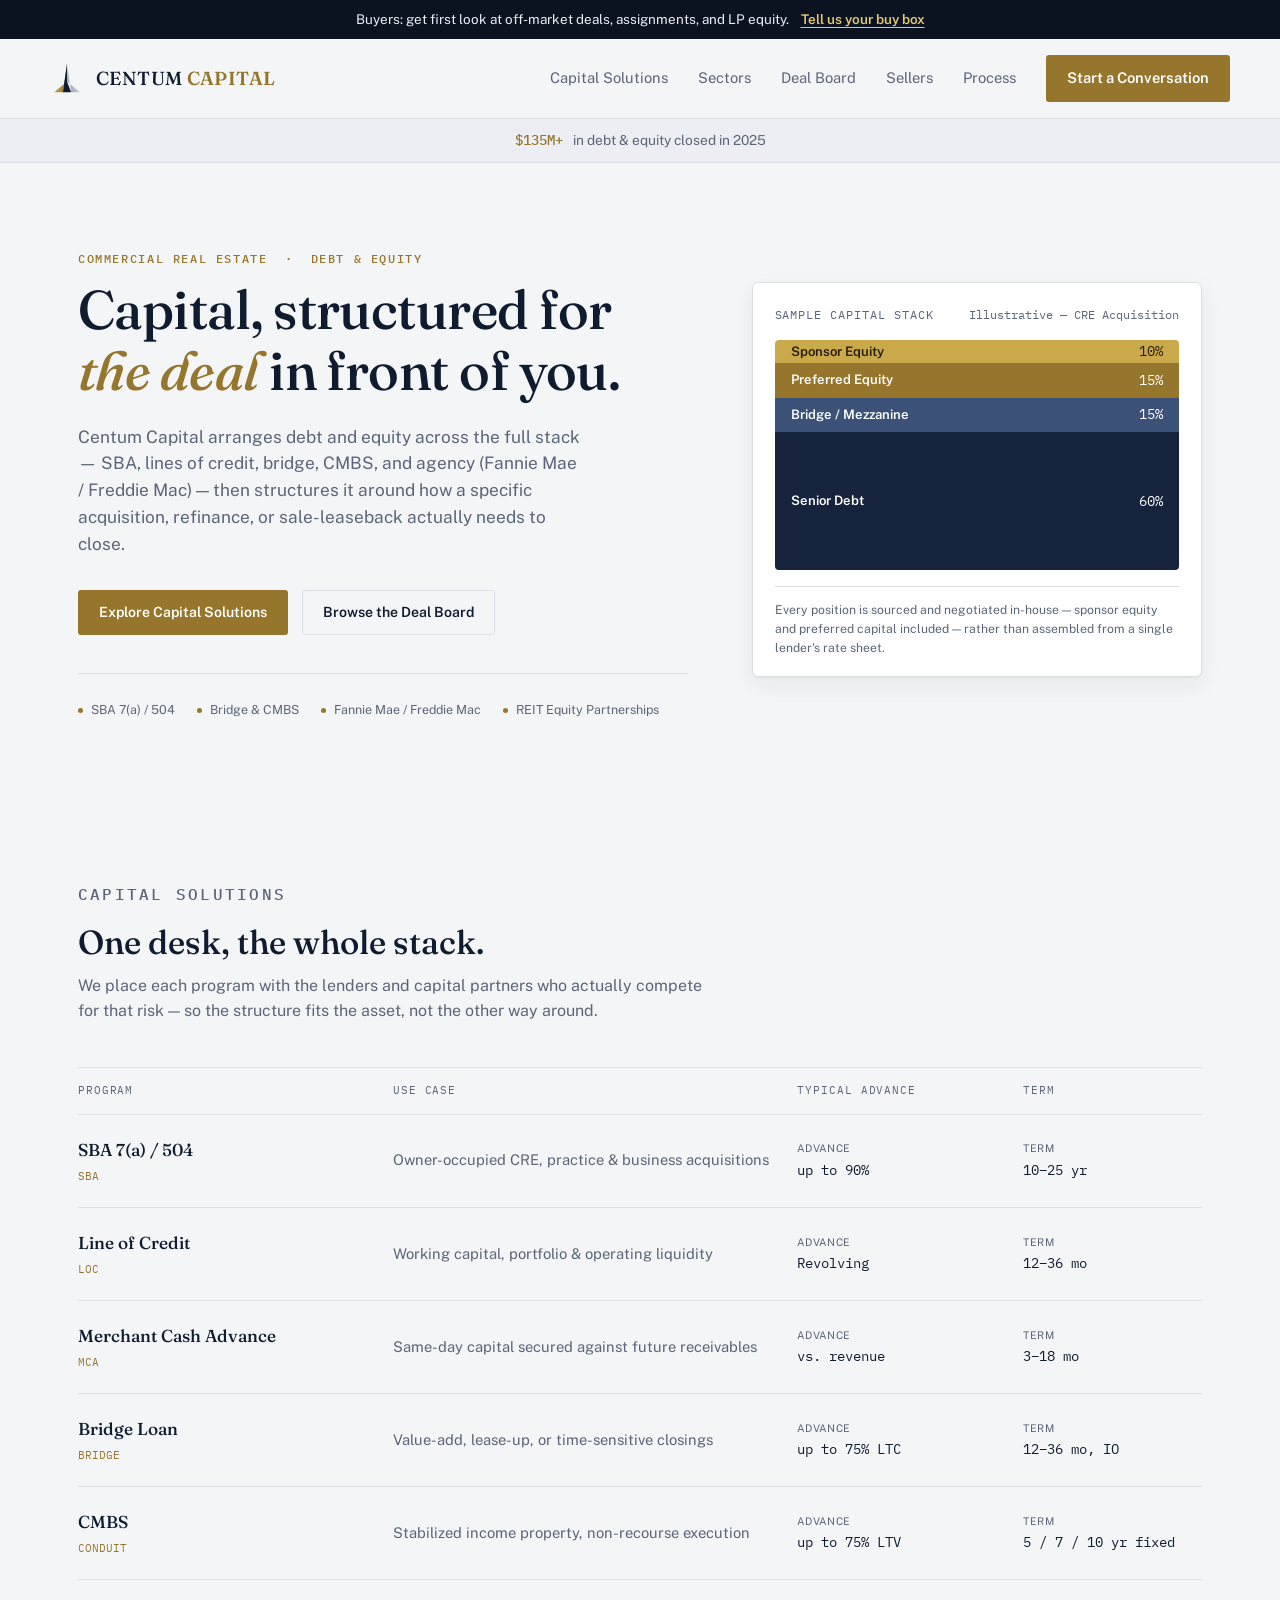
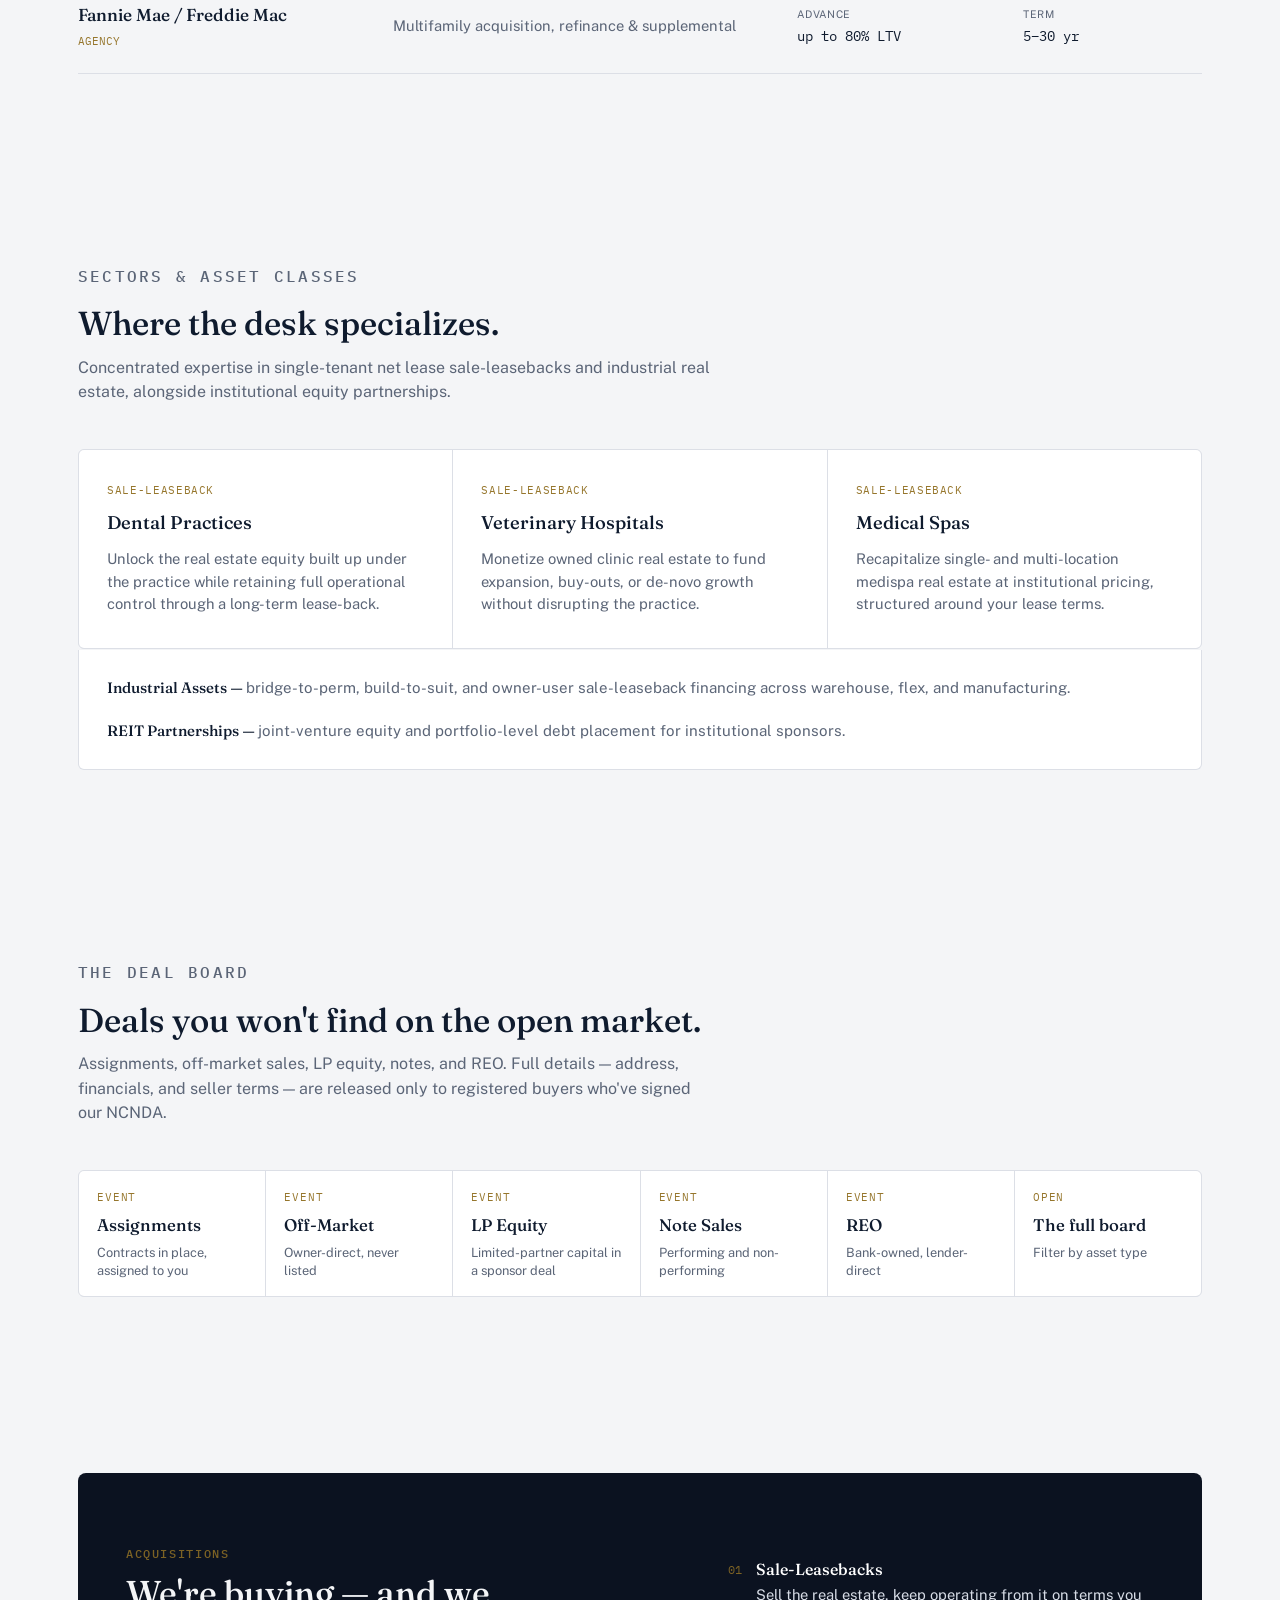
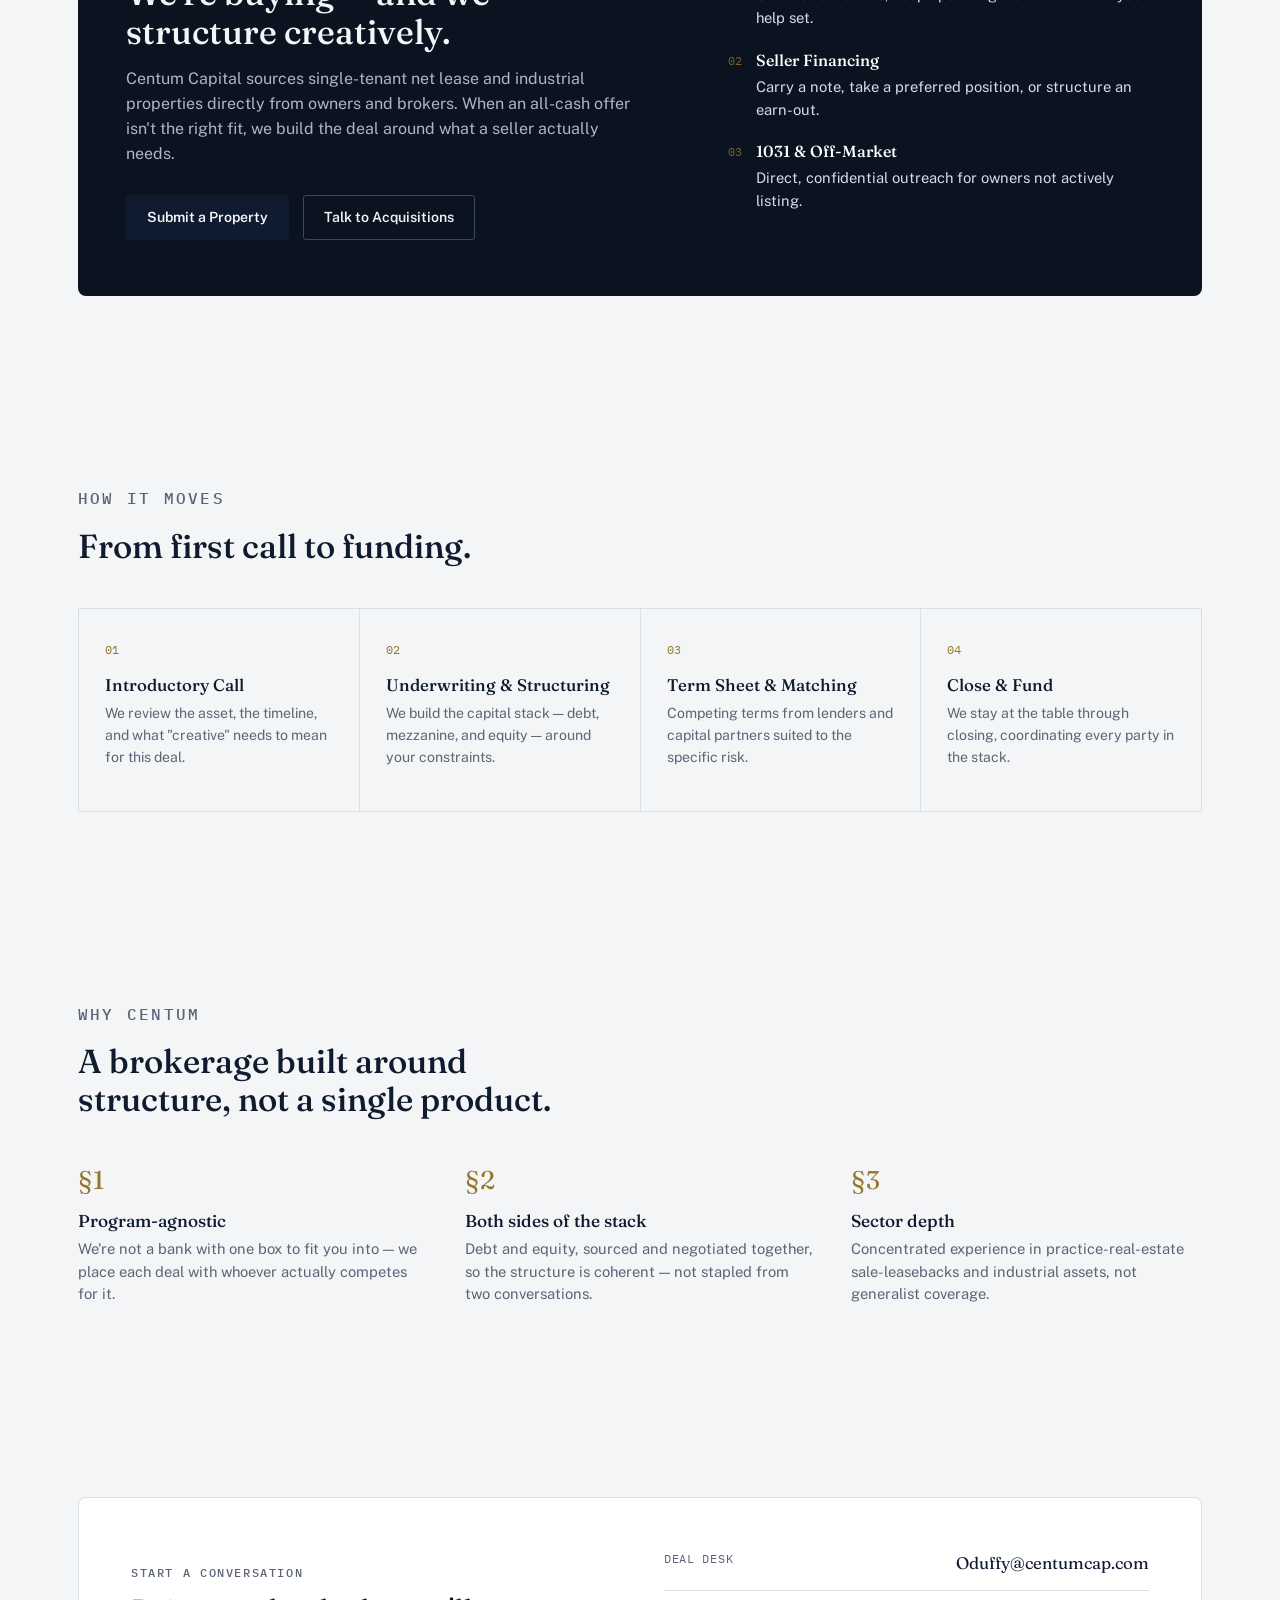
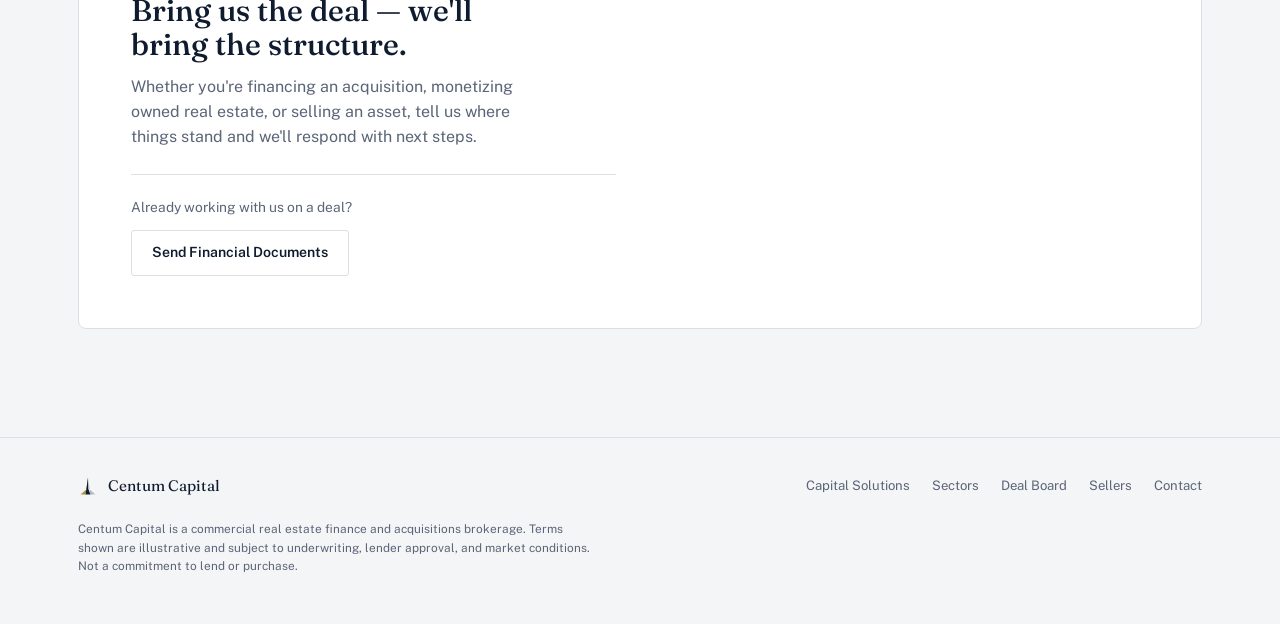
==== commit f497b13a: "Add files via upload" ====
--- a/index.html
+++ b/index.html
@@ -218,7 +218,7 @@
           <h2>We're buying &mdash; and we structure creatively.</h2>
           <p>Centum Capital sources single-tenant net lease and industrial properties directly from owners and brokers. When an all-cash offer isn't the right fit, we build the deal around what a seller actually needs.</p>
           <div class="sourcing-actions">
-            <a class="btn btn-invert" href="#contact">Submit a Property</a>
+            <a class="btn btn-invert" href="submit.html">Submit a Property</a>
             <a class="btn btn-line" style="border-color:#3C4863; color:#EDEFF4;" href="#contact">Talk to Acquisitions</a>
           </div>
         </div>
--- a/styles.css
+++ b/styles.css
@@ -439,3 +439,40 @@
   .deal-box .id{ font-family:'IBM Plex Mono',monospace; color:var(--gold); font-weight:500; }
   .deal-box span{ font-size:.9rem; color:var(--muted); }
   .draft-banner{ margin-bottom:22px; padding:12px 16px; border:1px dashed var(--gold); color:var(--gold); font-family:'IBM Plex Mono',monospace; font-size:.76rem; letter-spacing:.04em; }
+
+  /* ---------- Submit a deal page ---------- */
+  .sub-hero{ background:var(--navy-deep); color:#EDEFF4; }
+  .sub-grid{ display:grid; grid-template-columns:1.1fr .9fr; gap:56px; align-items:center; padding:72px 28px; }
+  @media (max-width:940px){ .sub-grid{ grid-template-columns:1fr; gap:36px; padding:48px 20px; } }
+  .sub-hero .eyebrow{ color:#E4C877; }
+  .sub-hero h1{ color:#F4F5F7; font-size:clamp(2.2rem, 4.4vw, 3.4rem); letter-spacing:-.01em; margin-top:12px; }
+  .sub-hero h1 em{ font-style:italic; color:#D3B45F; }
+  .sub-hero .lede{ color:#AEB6C6; margin-top:20px; max-width:50ch; font-size:1.06rem; }
+  .stat-strip{ display:grid; grid-template-columns:repeat(3,1fr); border:1px solid #26324B; border-radius:6px; margin-top:34px; overflow:hidden; }
+  .stat{ padding:16px 18px; border-right:1px solid #26324B; }
+  .stat:last-child{ border-right:0; }
+  .stat b{ display:block; font-family:'Fraunces',serif; font-weight:500; font-size:1.45rem; color:#F4F5F7; line-height:1.2; }
+  .stat span{ font-size:.76rem; color:#97A1B6; }
+  @media (max-width:560px){ .stat-strip{ grid-template-columns:1fr; } .stat{ border-right:0; border-bottom:1px solid #26324B; } .stat:last-child{ border-bottom:0; } }
+
+  .submit-card{ background:var(--surface); color:var(--ink); border:1px solid var(--line); border-radius:8px; padding:30px; box-shadow:var(--shadow); }
+  .sc-head{ display:flex; justify-content:space-between; align-items:baseline; gap:12px; flex-wrap:wrap; margin-bottom:14px; }
+  .sc-head h2{ font-size:1.5rem; }
+  .submit-card p{ color:var(--muted); font-size:.94rem; margin:0 0 14px; }
+  .submit-card ul{ margin:0 0 22px; padding:0; list-style:none; display:flex; flex-direction:column; gap:9px; font-size:.9rem; color:var(--muted); }
+  .submit-card li{ display:flex; gap:10px; }
+  .submit-card li::before{ content:""; width:5px; height:5px; border-radius:50%; background:var(--gold); margin-top:.6em; flex:none; }
+  .submit-card .fine{ margin:16px 0 0; font-size:.82rem; }
+  .submit-card .fine a{ color:var(--gold); }
+  .submit-frame{ width:100%; height:640px; border:0; border-radius:4px; }
+
+  .crit{ display:grid; grid-template-columns:repeat(3,1fr); gap:1px; background:var(--line); border:1px solid var(--line); border-radius:6px; overflow:hidden; }
+  @media (max-width:860px){ .crit{ grid-template-columns:1fr; } }
+  .crit > div{ background:var(--surface); padding:28px 26px; }
+  .crit h3{ font-size:1.12rem; }
+  .crit ul{ margin:14px 0 0; padding:0; list-style:none; display:flex; flex-direction:column; gap:9px; font-size:.9rem; color:var(--muted); }
+  .crit li{ display:flex; gap:10px; }
+  .crit li::before{ content:""; width:5px; height:5px; border-radius:50%; background:var(--gold); margin-top:.6em; flex:none; }
+
+  nav.primary a.btn, nav.primary a.btn:hover{ color:#fff; }
+  nav.primary a.btn-gold:hover{ background:var(--gold-strong); }
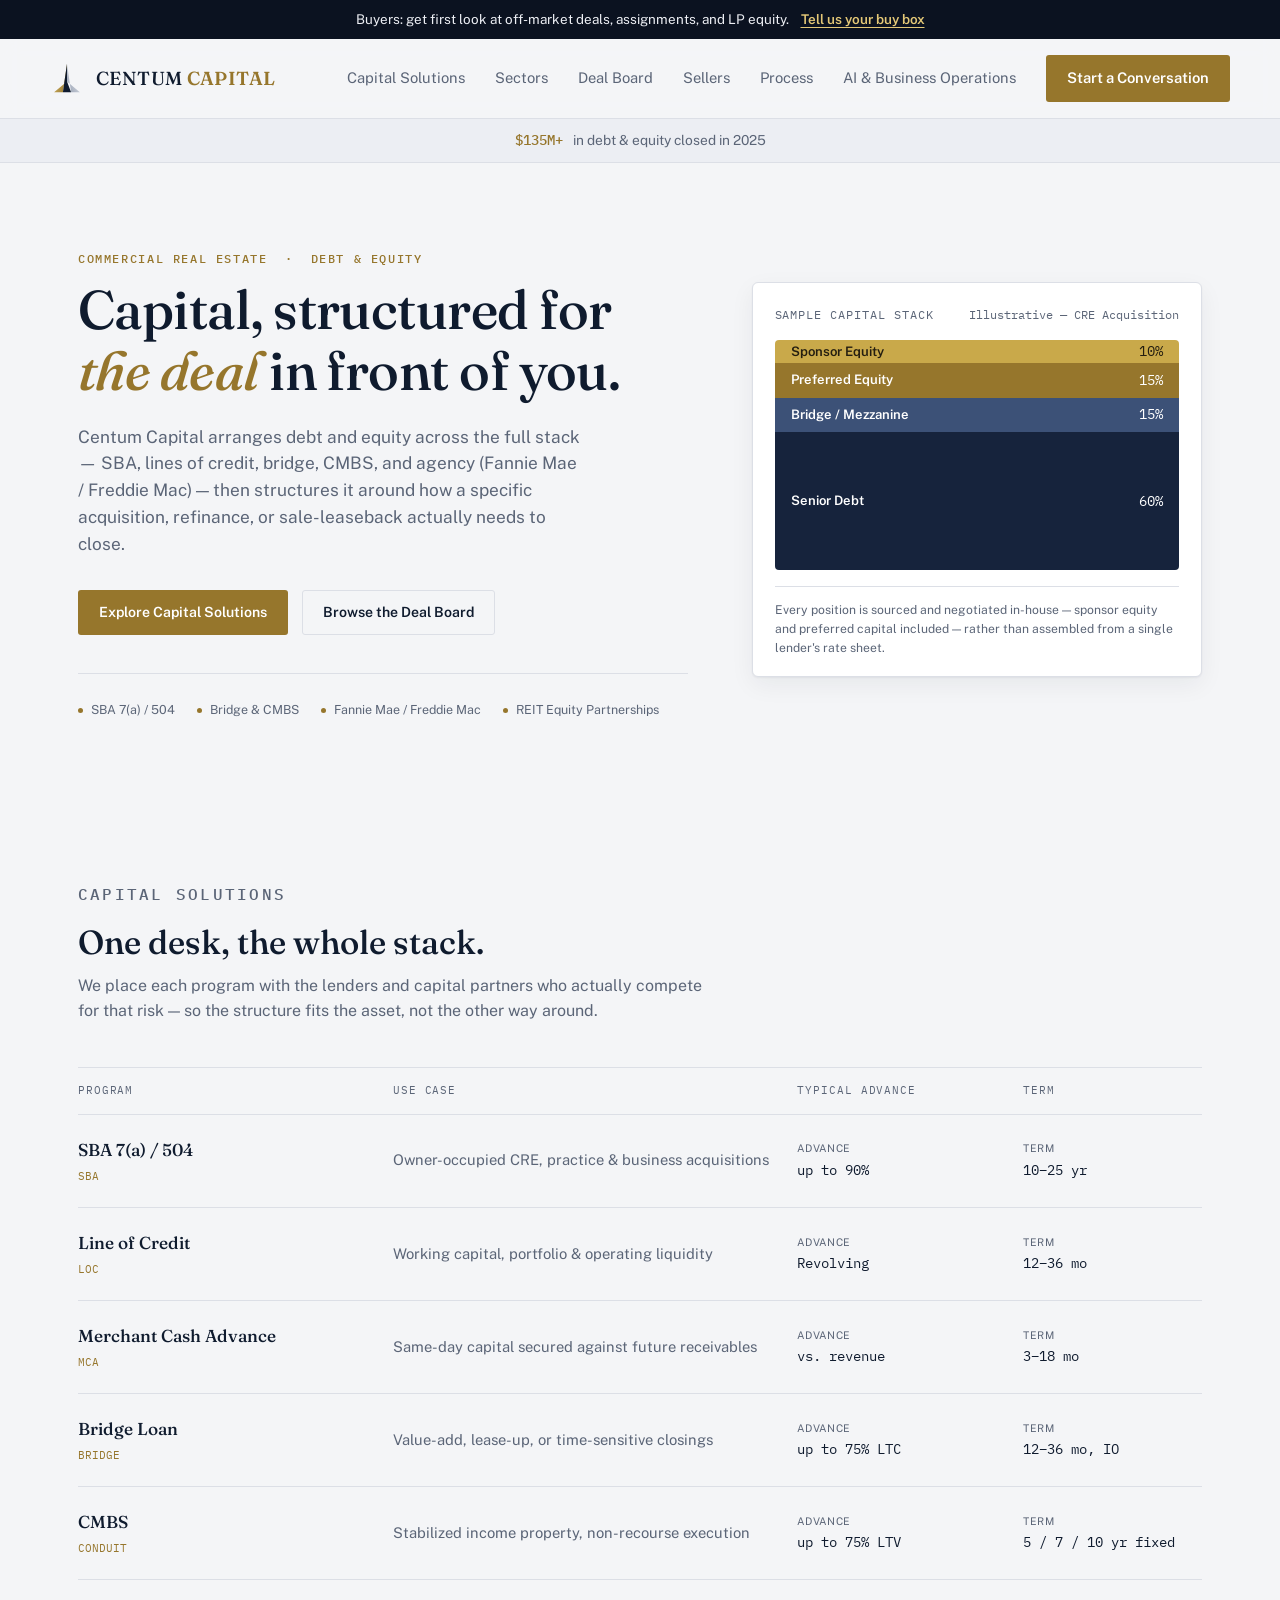
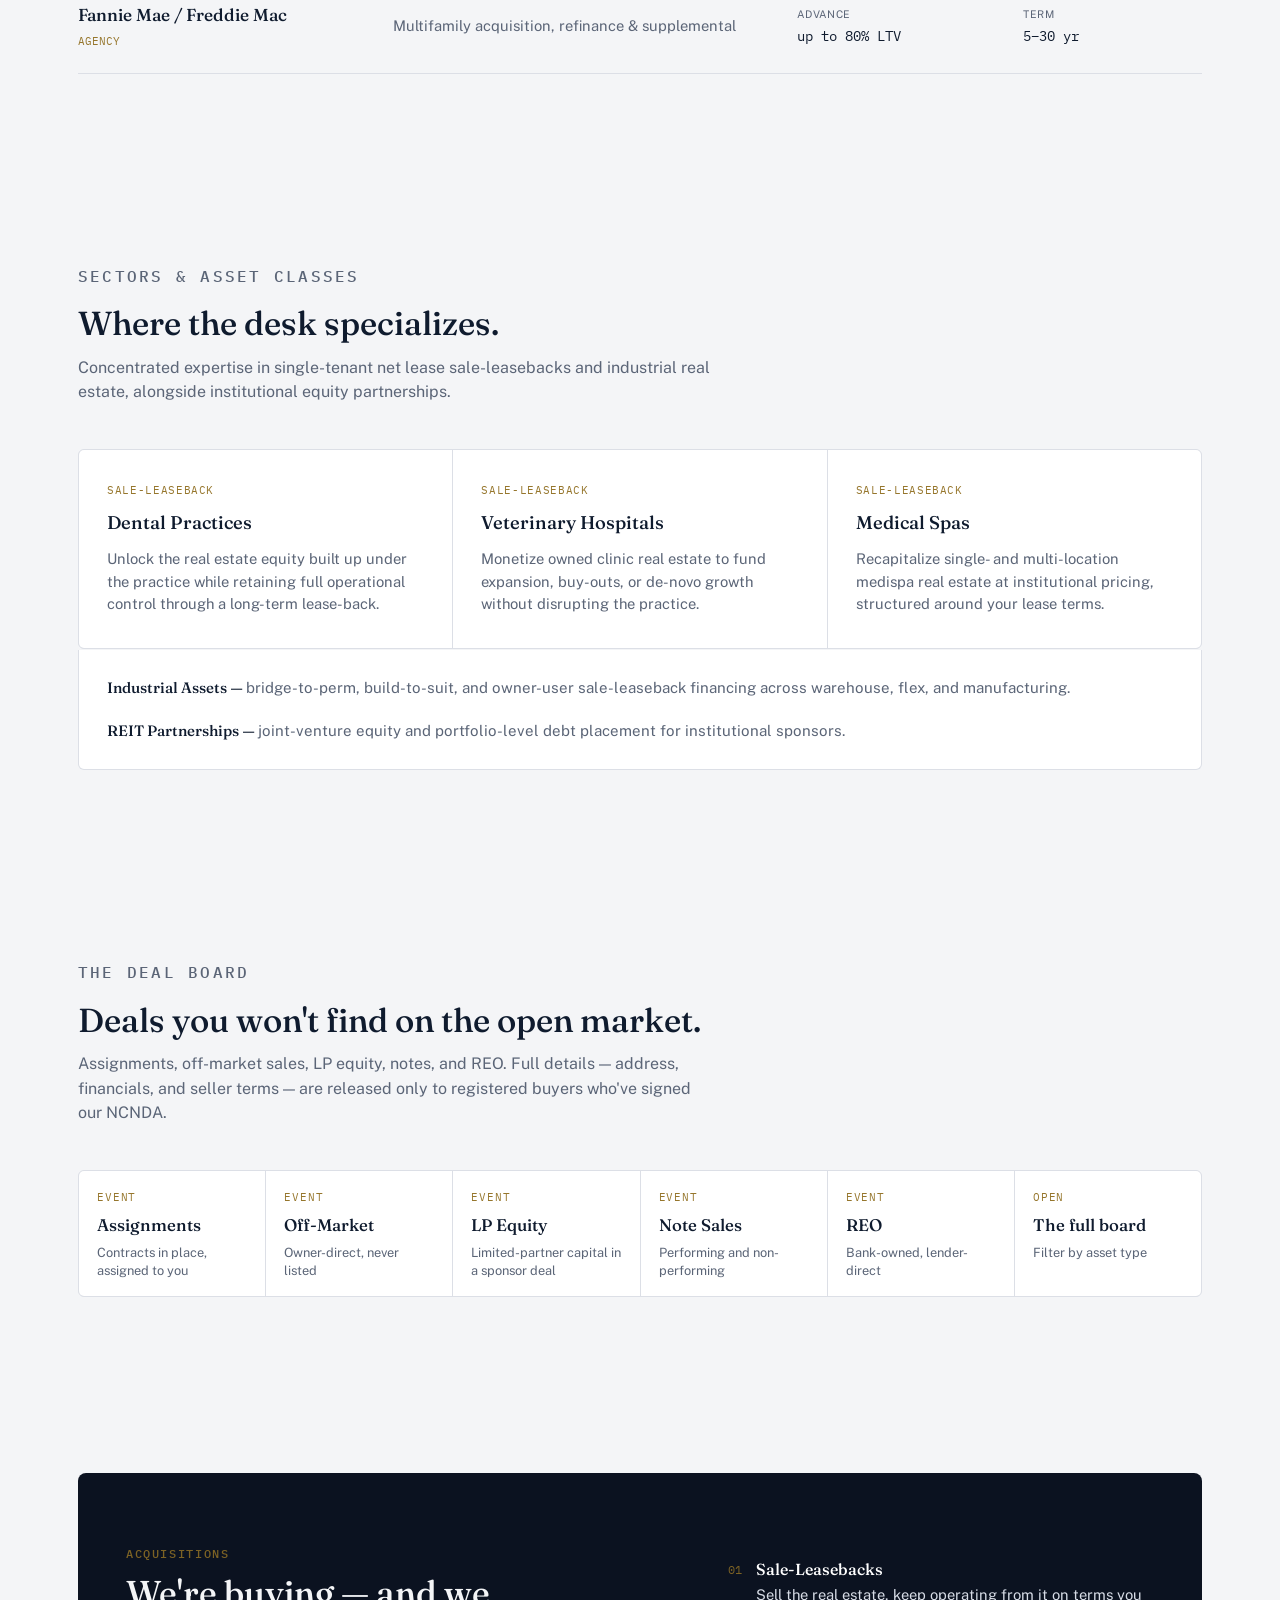
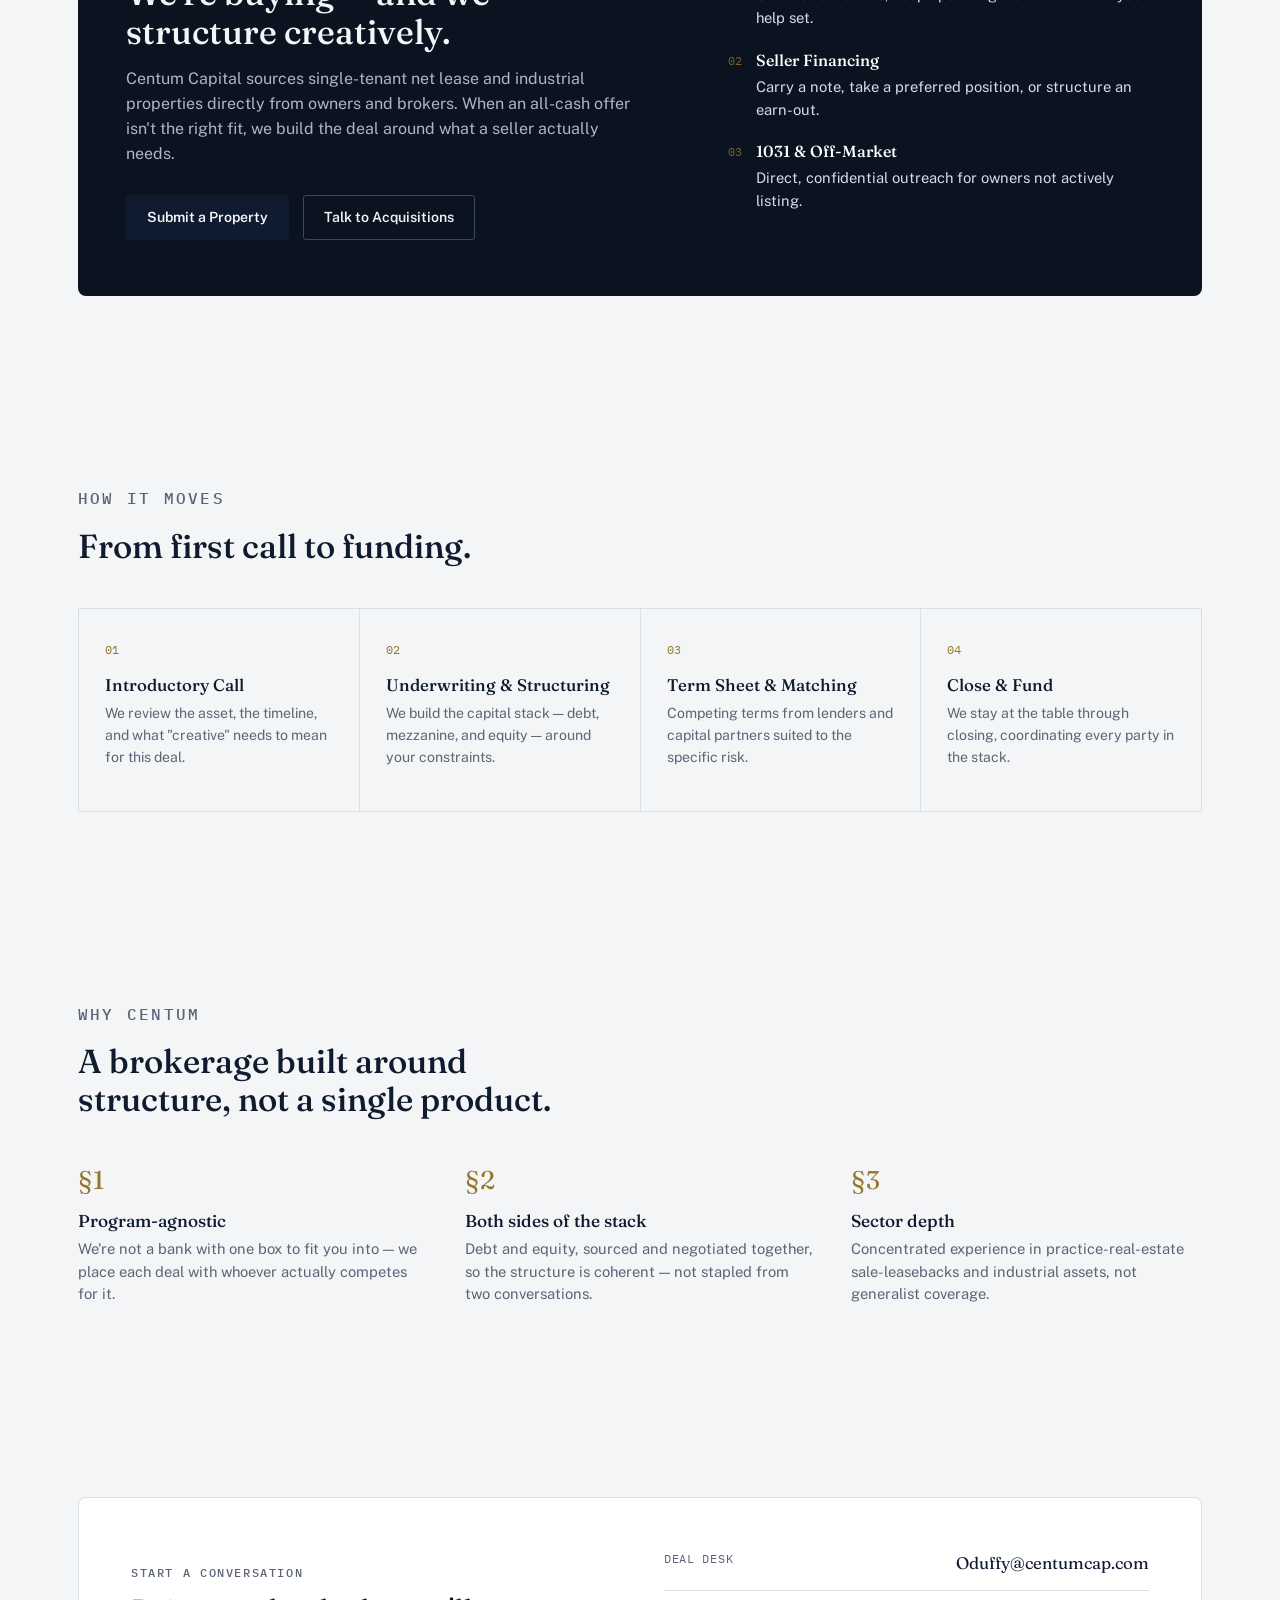
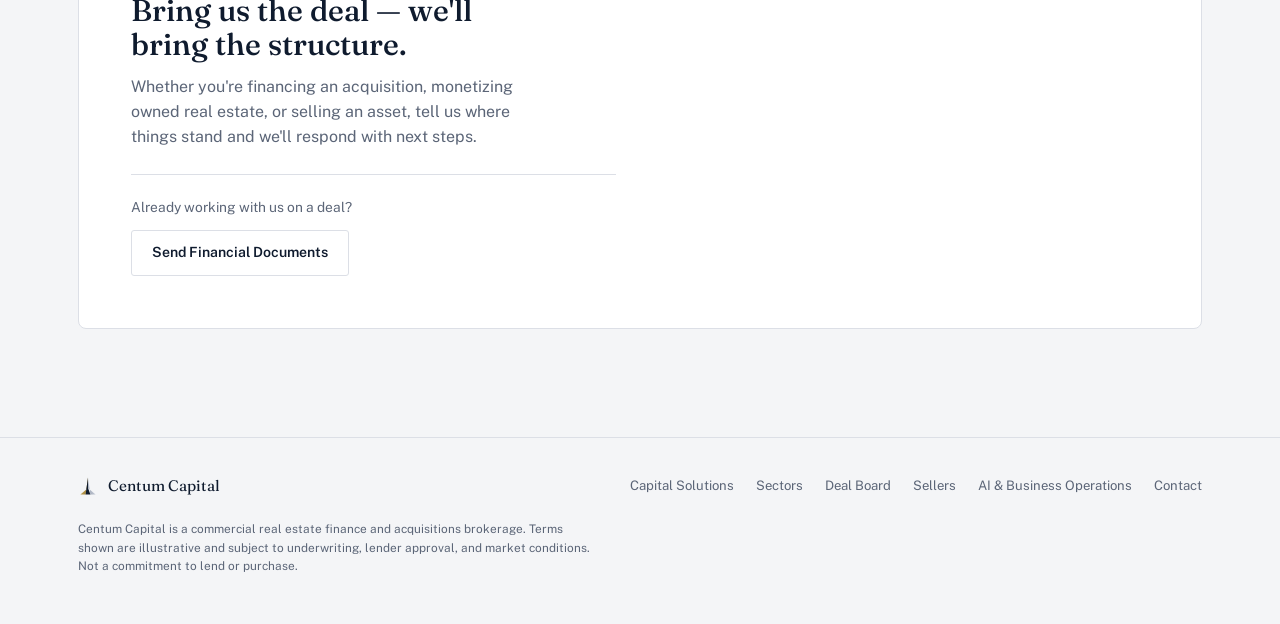
==== commit 0017f99d: "Add files via upload" ====
--- a/index.html
+++ b/index.html
@@ -44,6 +44,7 @@
       <a href="marketplace.html">Deal Board</a>
       <a href="#sourcing">Sellers</a>
       <a href="#process">Process</a>
+      <a href="ai-business-operations.html">AI &amp; Business Operations</a>
       <a href="#contact" class="btn btn-gold header-cta">Start a Conversation</a>
     </nav>
   </div>
@@ -336,6 +337,7 @@
         <a href="#sectors">Sectors</a>
         <a href="marketplace.html">Deal Board</a>
         <a href="#sourcing">Sellers</a>
+        <a href="ai-business-operations.html">AI &amp; Business Operations</a>
         <a href="#contact">Contact</a>
       </div>
     </div>
--- a/styles.css
+++ b/styles.css
@@ -138,17 +138,43 @@
   .menu-toggle{ display:none; background:none; border:1px solid var(--line); border-radius:3px; width:40px; height:40px; align-items:center; justify-content:center; }
   .menu-toggle svg{ width:18px; height:18px; }
 
-  @media (max-width:860px){
+  @media (max-width:1000px){
+    header{ background:var(--bg); backdrop-filter:none; }
     nav.primary{
-      position:fixed; inset:65px 0 0 0; background:var(--bg);
-      flex-direction:column; align-items:flex-start; padding:24px 20px; gap:4px;
-      transform:translateX(100%); transition:transform .25s ease; overflow-y:auto;
+      position:absolute; top:100%; left:0; right:0; background:var(--bg);
+      flex-direction:column; align-items:flex-start; padding:12px 20px 24px; gap:0;
+      max-height:calc(100vh - 110px); overflow-y:auto;
+      border-bottom:1px solid var(--line); box-shadow:var(--shadow);
+      opacity:0; visibility:hidden; transform:translateY(-6px);
+      transition:opacity .2s ease, transform .2s ease, visibility .2s;
     }
-    nav.primary.open{ transform:translateX(0); }
+    nav.primary.open{ opacity:1; visibility:visible; transform:none; }
     nav.primary a{ width:100%; padding:14px 6px; border-bottom:1px solid var(--line); font-size:1rem; color:var(--ink); }
     nav.primary .btn{ margin-top:14px; width:100%; justify-content:center; }
     .menu-toggle{ display:flex; }
     .header-cta{ display:none; }
+  }
+  /* The Deal Board page has the most links, so its menu collapses a little earlier. */
+  @media (min-width:1161px){
+    header.nav-wide nav.primary{ gap:18px; }
+    header.nav-wide nav.primary a{ font-size:.84rem; }
+    header.nav-wide .header-cta{ padding:10px 14px; white-space:nowrap; }
+  }
+  @media (min-width:1001px) and (max-width:1160px){
+    header.nav-wide{ background:var(--bg); backdrop-filter:none; }
+    header.nav-wide nav.primary{
+      position:absolute; top:100%; left:0; right:0; background:var(--bg);
+      flex-direction:column; align-items:flex-start; padding:12px 20px 24px; gap:0;
+      max-height:calc(100vh - 110px); overflow-y:auto;
+      border-bottom:1px solid var(--line); box-shadow:var(--shadow);
+      opacity:0; visibility:hidden; transform:translateY(-6px);
+      transition:opacity .2s ease, transform .2s ease, visibility .2s;
+    }
+    header.nav-wide nav.primary.open{ opacity:1; visibility:visible; transform:none; }
+    header.nav-wide nav.primary a{ width:100%; padding:14px 6px; border-bottom:1px solid var(--line); font-size:1rem; color:var(--ink); }
+    header.nav-wide nav.primary .btn{ margin-top:14px; width:100%; justify-content:center; }
+    header.nav-wide .menu-toggle{ display:flex; }
+    header.nav-wide .header-cta{ display:none; }
   }
 
   /* ---------- Hero ---------- */
@@ -476,3 +502,98 @@
 
   nav.primary a.btn, nav.primary a.btn:hover{ color:#fff; }
   nav.primary a.btn-gold:hover{ background:var(--gold-strong); }
+  nav.primary a[aria-current="page"]{ color:var(--ink); }
+  @media (min-width:1001px) and (max-width:1180px){
+    nav.primary{ gap:18px; }
+    nav.primary a{ font-size:.84rem; }
+    .header-cta{ padding:10px 14px; }
+  }
+
+  /* ---------- AI & Business Operations page ---------- */
+  .ai-page [hidden]{ display:none !important; }
+  .ai-page .section-head p.eyebrow{ font-size:.72rem; color:var(--gold); margin-top:0; }
+  .ai-sub{ font-family:'Fraunces',ui-serif,Georgia,serif; font-size:1.22rem; line-height:1.3; margin-top:20px; max-width:32ch; color:var(--ink); }
+  .ai-hero p.lede + p.lede{ margin-top:14px; }
+
+  .flow{ display:flex; flex-direction:column; }
+  .flow-step{ display:grid; grid-template-columns:26px 1fr auto; gap:12px; align-items:start; padding:14px 0; border-top:1px solid var(--line); }
+  .flow-step:first-child{ border-top:0; padding-top:2px; }
+  .flow-step .i{ font-family:'IBM Plex Mono',monospace; font-size:.74rem; color:var(--gold); padding-top:3px; }
+  .flow-step b{ display:block; font-family:'Fraunces',serif; font-weight:500; font-size:1rem; }
+  .flow-step .d{ display:block; font-size:.82rem; color:var(--muted); margin-top:2px; }
+  .flow-step.human{ background:var(--gold-bg); margin:0 -22px; padding:14px 22px; border-top:1px solid var(--gold); border-bottom:1px solid var(--gold); }
+  .flow-step.human + .flow-step{ border-top:0; }
+
+  .ai-prop{ margin-top:40px; padding:26px 30px; border-left:3px solid var(--gold); background:var(--surface); border-radius:0 6px 6px 0; font-family:'Fraunces',ui-serif,Georgia,serif; font-size:clamp(1.1rem,1.8vw,1.32rem); line-height:1.42; max-width:64ch; }
+
+  .ai-compare{ display:grid; grid-template-columns:1fr 1fr; gap:20px; }
+  @media (max-width:760px){ .ai-compare{ grid-template-columns:1fr; } }
+  .ai-col{ border:1px solid var(--line); border-radius:8px; background:var(--surface); padding:30px 28px; }
+  .ai-col.new{ border-color:var(--gold); background:var(--gold-bg); }
+  .ai-col h3{ font-family:'IBM Plex Mono',monospace; font-size:.74rem; letter-spacing:.1em; text-transform:uppercase; font-weight:500; color:var(--muted); }
+  .ai-col.new h3{ color:var(--gold); }
+  .ai-col ul{ margin:18px 0 0; padding:0; list-style:none; display:flex; flex-direction:column; gap:13px; font-size:.96rem; }
+  .ai-col li{ display:flex; gap:12px; align-items:flex-start; color:var(--muted); }
+  .ai-col li::before{ content:""; width:10px; height:2px; background:var(--muted); margin-top:.7em; flex:none; opacity:.6; }
+  .ai-col.new li{ color:var(--ink); }
+  .ai-col.new li::before{ height:2px; width:10px; background:var(--gold); opacity:1; }
+  .ai-note{ margin-top:18px; font-size:.86rem; color:var(--muted); max-width:70ch; }
+
+  .ai-svc-grid{ display:grid; grid-template-columns:repeat(3,1fr); gap:20px; }
+  @media (max-width:1000px){ .ai-svc-grid{ grid-template-columns:1fr 1fr; } }
+  @media (max-width:640px){ .ai-svc-grid{ grid-template-columns:1fr; } }
+  .ai-svc{ border:1px solid var(--line); border-radius:8px; background:var(--surface); padding:28px 26px; display:flex; flex-direction:column; gap:12px; }
+  .ai-svc .top{ display:flex; justify-content:space-between; align-items:center; }
+  .ai-ic{ width:30px; height:30px; color:var(--gold); }
+  .ai-svc .k{ font-family:'IBM Plex Mono',monospace; font-size:.7rem; letter-spacing:.1em; color:var(--muted); }
+  .ai-svc h3{ font-size:1.12rem; }
+  .ai-svc > p{ margin:0; color:var(--muted); font-size:.9rem; }
+  .ai-svc ul{ margin:4px 0 0; padding:14px 0 0; border-top:1px solid var(--line); list-style:none; display:flex; flex-direction:column; gap:8px; font-size:.86rem; color:var(--muted); }
+  .ai-svc li{ display:flex; gap:10px; }
+  .ai-svc li::before{ content:""; width:5px; height:5px; border-radius:50%; background:var(--gold); margin-top:.6em; flex:none; }
+
+  .ai-lead{ color:var(--muted); max-width:62ch; margin:0 0 30px; }
+  .ai-close{ margin-top:30px; font-family:'Fraunces',ui-serif,Georgia,serif; font-size:1.15rem; max-width:56ch; }
+
+  .ai-aud-grid{ display:grid; grid-template-columns:repeat(3,1fr); gap:20px; }
+  @media (max-width:900px){ .ai-aud-grid{ grid-template-columns:1fr 1fr; } }
+  @media (max-width:600px){ .ai-aud-grid{ grid-template-columns:1fr; } }
+  .ai-aud{ border:1px solid var(--line); border-radius:8px; background:var(--surface); padding:26px 24px; display:flex; flex-direction:column; gap:8px; }
+  .ai-aud .n{ font-family:'IBM Plex Mono',monospace; font-size:.68rem; letter-spacing:.1em; text-transform:uppercase; color:var(--gold); }
+  .ai-aud h3{ font-size:1.08rem; }
+  .ai-aud p{ margin:0; color:var(--muted); font-size:.88rem; }
+  .ai-aud.feat{ grid-column:1 / -1; background:var(--navy-deep); border-color:var(--navy-deep); color:#EDEFF4; padding:36px 34px; display:grid; grid-template-columns:1.1fr 1fr; gap:10px 44px; align-items:center; }
+  @media (max-width:760px){ .ai-aud.feat{ grid-template-columns:1fr; padding:30px 24px; } }
+  .ai-aud.feat .n{ color:#E4C877; }
+  .ai-aud.feat h3{ color:#F4F5F7; font-size:1.5rem; margin-top:4px; }
+  .ai-aud.feat p{ color:#AEB6C6; font-size:1rem; }
+  .ai-aud.feat .btn{ align-self:flex-start; margin-top:14px; }
+
+  .ai-ex-grid{ display:grid; grid-template-columns:1fr 1fr; gap:20px; }
+  @media (max-width:760px){ .ai-ex-grid{ grid-template-columns:1fr; } }
+  .ai-ex{ border:1px solid var(--line); border-radius:8px; background:var(--surface); padding:28px 26px; }
+  .ai-ex .n{ font-family:'IBM Plex Mono',monospace; font-size:.68rem; letter-spacing:.1em; text-transform:uppercase; color:var(--gold); }
+  .ai-ex h3{ font-size:1.12rem; margin-top:10px; }
+  .ai-ex p{ margin:10px 0 0; color:var(--muted); font-size:.92rem; }
+
+  .ai-contact{ grid-template-columns:.85fr 1.15fr; align-items:start; }
+  @media (max-width:860px){ .ai-contact{ grid-template-columns:1fr; } }
+  .ai-contact .cc-actions{ margin-top:26px; }
+  .ai-form{ display:flex; flex-direction:column; gap:16px; }
+  .ai-form h3{ font-size:1.25rem; }
+  .ai-row{ display:grid; grid-template-columns:1fr 1fr; gap:14px; }
+  @media (max-width:560px){ .ai-row{ grid-template-columns:1fr; } }
+  .ai-fld{ display:flex; flex-direction:column; gap:6px; }
+  fieldset.ai-fld{ border:0; padding:0; margin:0; min-width:0; }
+  .ai-fld label, .ai-fld legend{ font-size:.82rem; color:var(--muted); padding:0; }
+  .ai-fld .req{ color:var(--gold); }
+  .ai-fld input, .ai-fld select, .ai-fld textarea{ font:inherit; color:var(--ink); background:var(--bg); border:1px solid var(--line); border-radius:4px; padding:11px 12px; width:100%; }
+  .ai-fld textarea{ min-height:96px; resize:vertical; line-height:1.5; }
+  .ai-fld input:focus, .ai-fld select:focus, .ai-fld textarea:focus{ outline:2px solid var(--gold); outline-offset:1px; }
+  .ai-checks{ display:grid; grid-template-columns:1fr 1fr; gap:9px 14px; margin-top:6px; }
+  @media (max-width:560px){ .ai-checks{ grid-template-columns:1fr; } }
+  .ai-checks label{ display:flex; gap:9px; align-items:flex-start; font-size:.88rem; color:var(--ink); cursor:pointer; }
+  .ai-checks input{ width:auto; padding:0; margin-top:4px; accent-color:var(--gold); }
+  .ai-status{ font-size:.86rem; color:var(--gold); margin:0; }
+  .ai-status:empty{ display:none; }
+  .ai-fine{ font-size:.8rem; color:var(--muted); margin:0; }
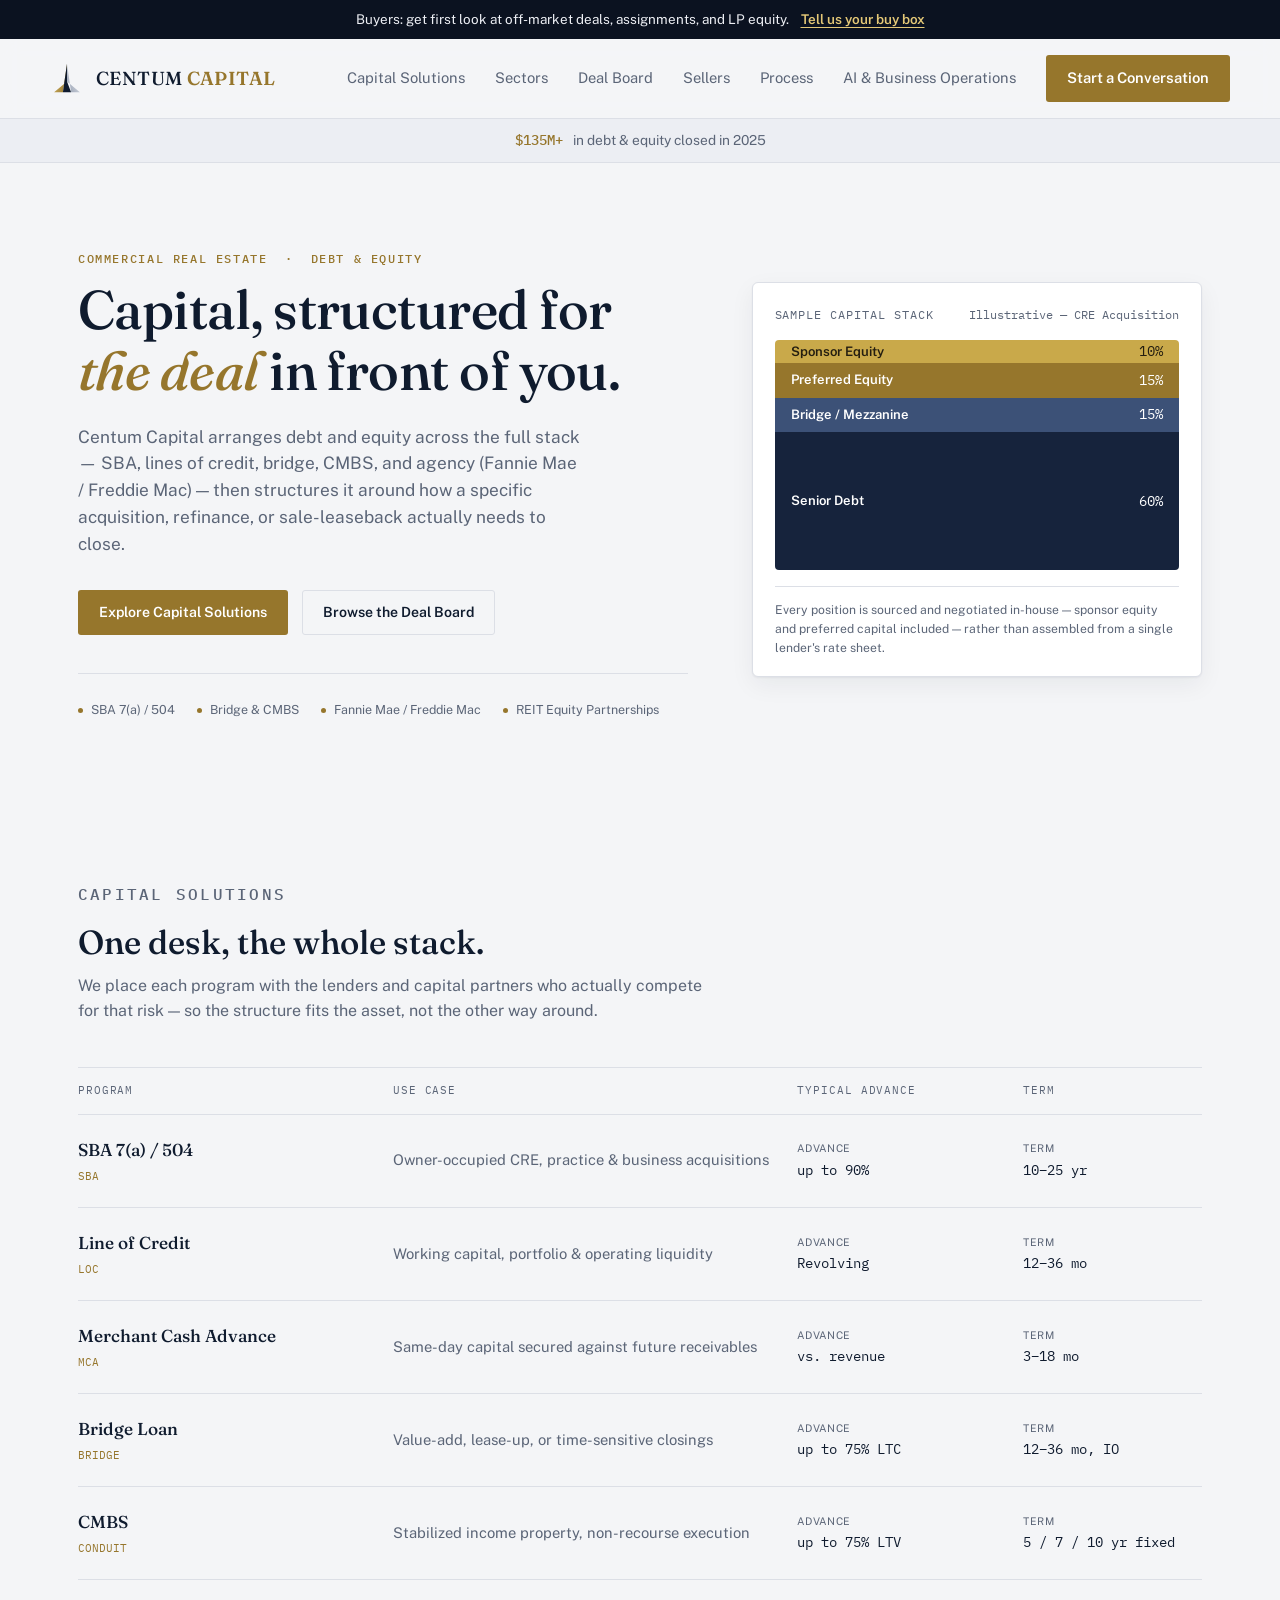
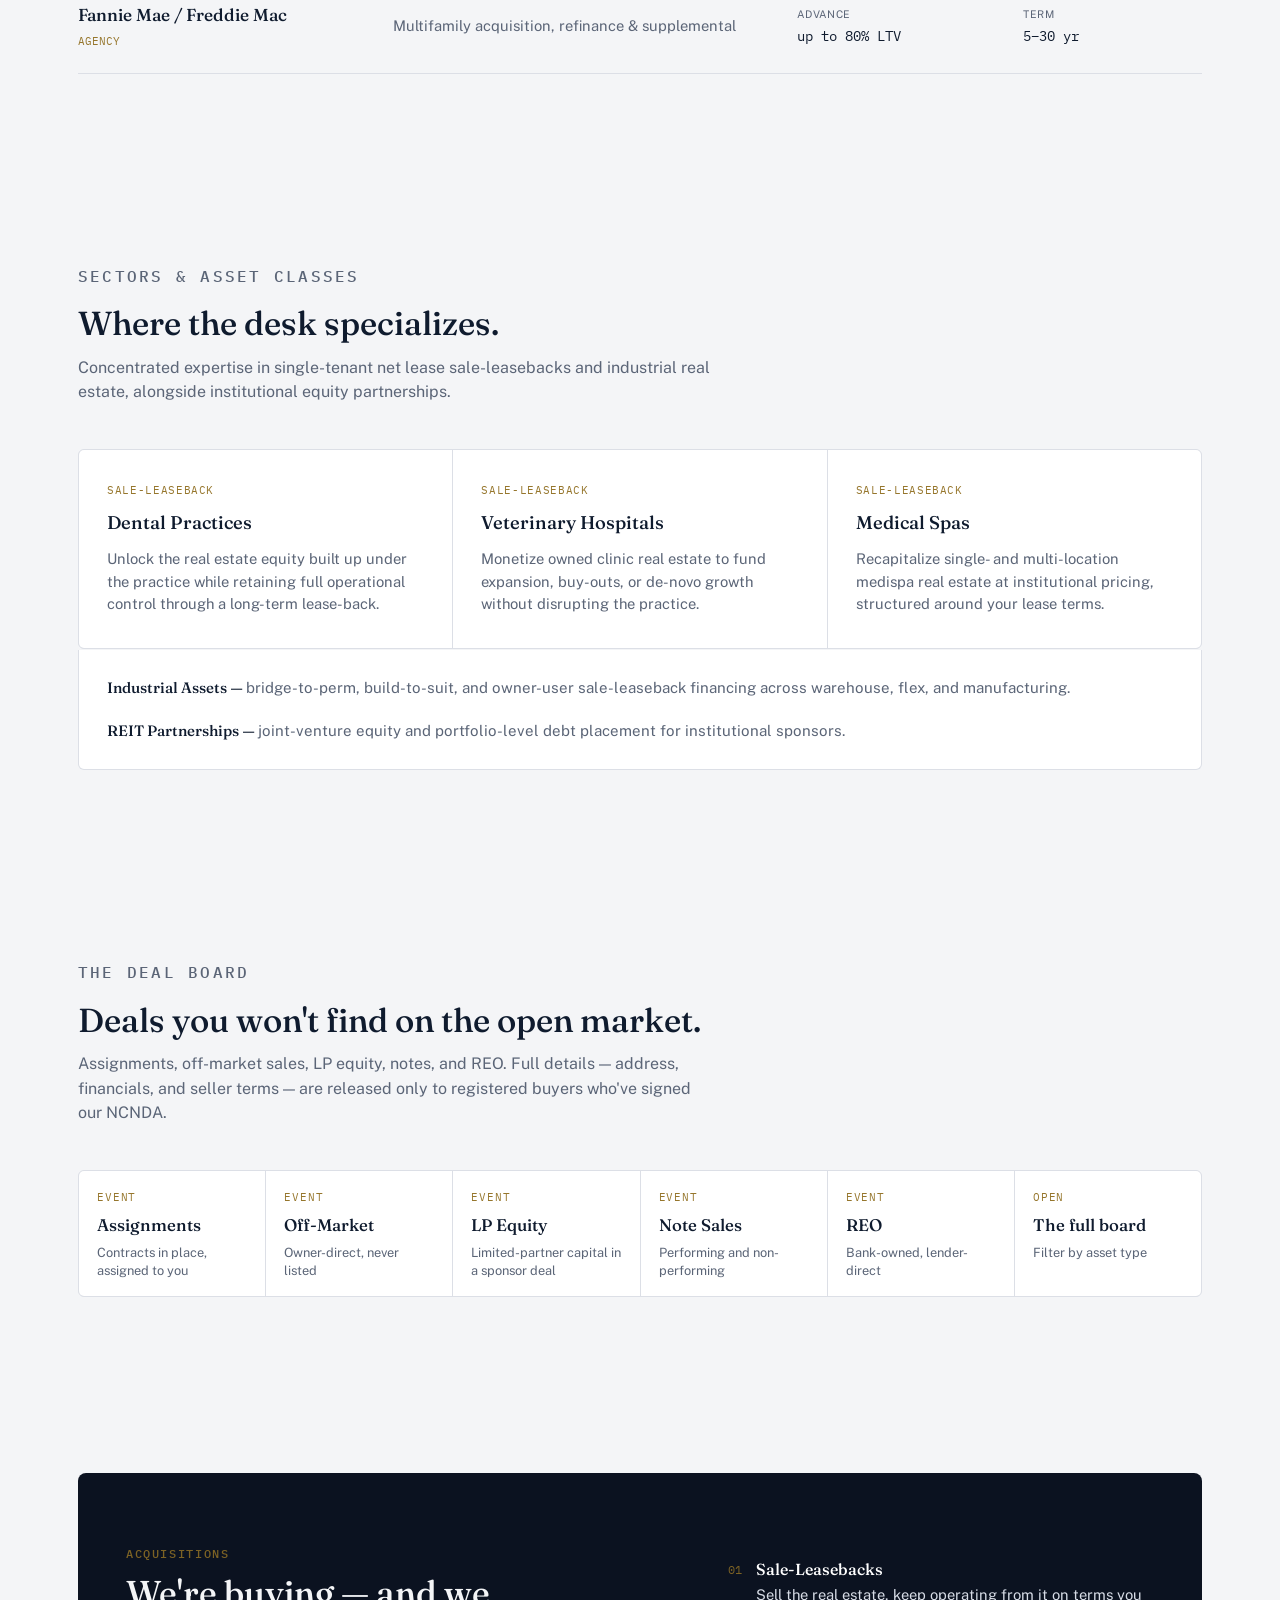
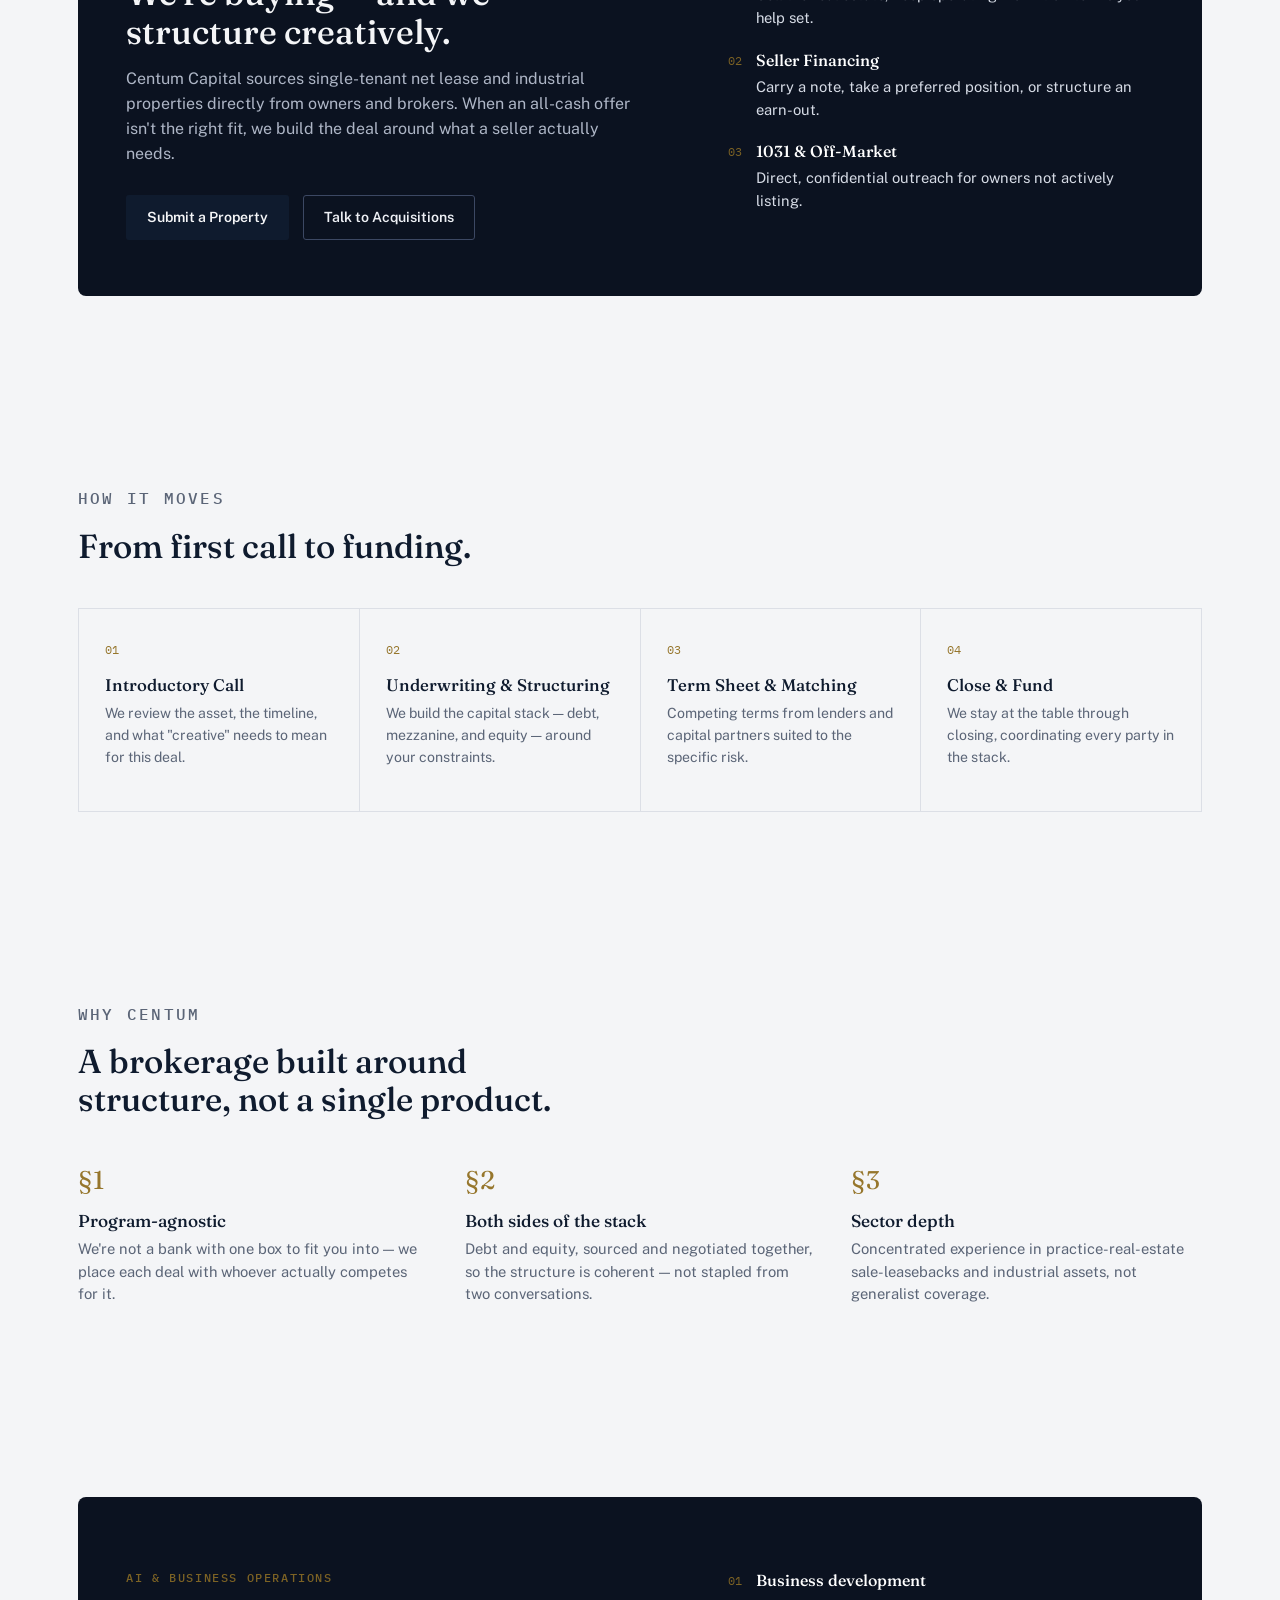
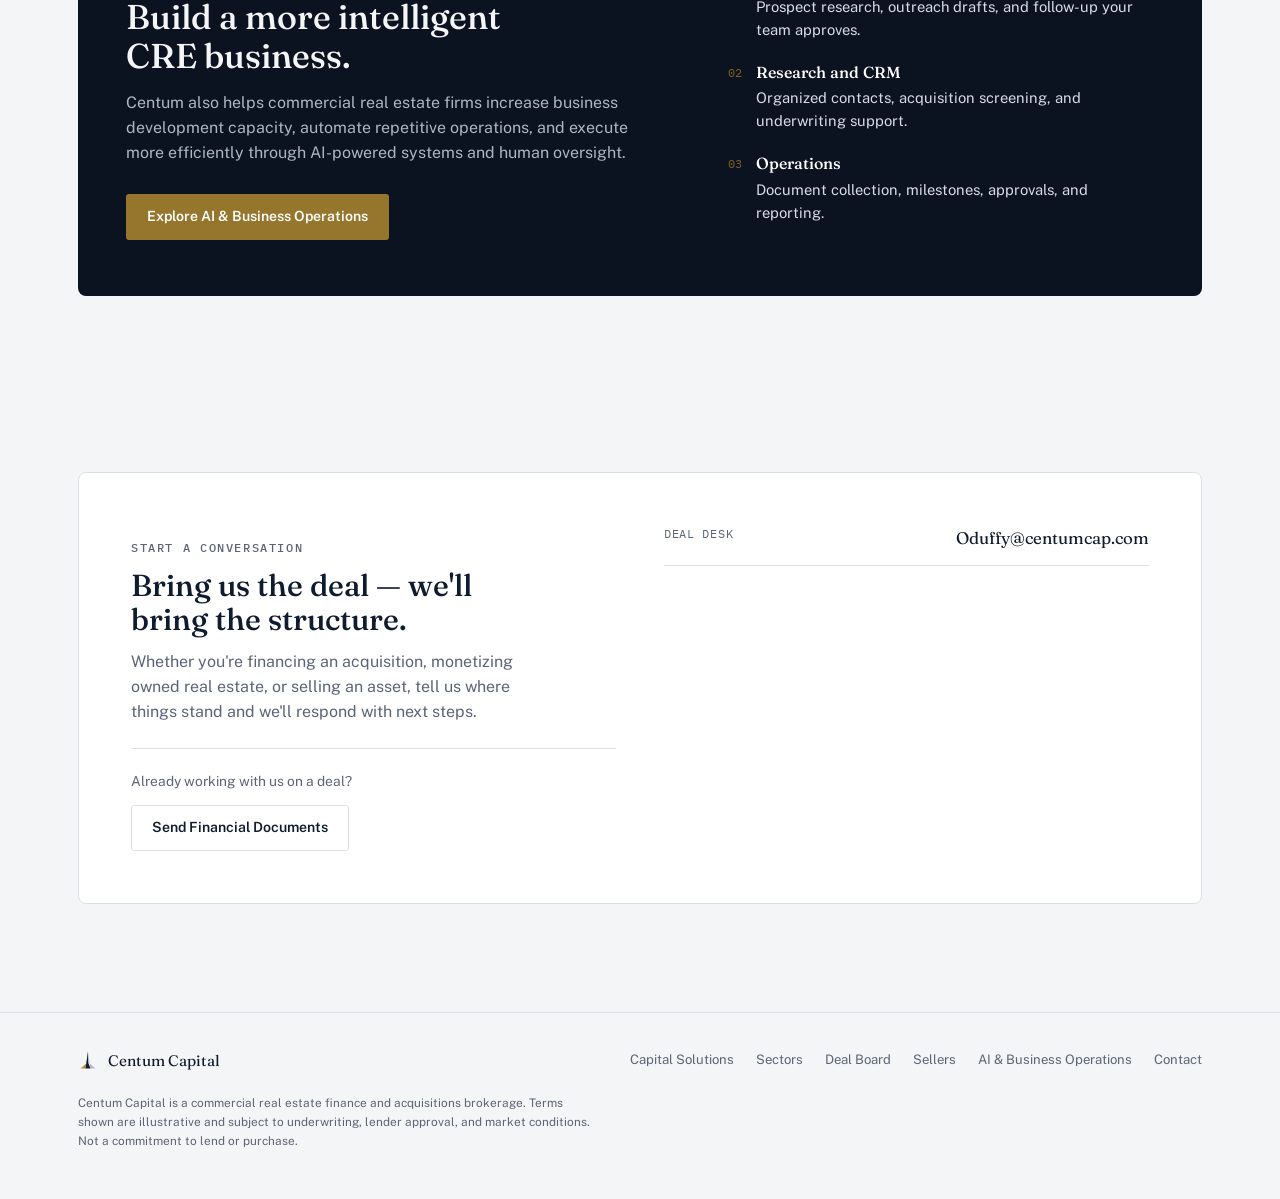
==== commit bc41eaaf: "Add files via upload" ====
--- a/index.html
+++ b/index.html
@@ -3,7 +3,16 @@
 <head>
 <meta charset="utf-8">
 <meta name="viewport" content="width=device-width, initial-scale=1">
-<title>Centum Capital</title>
+<title>Centum Capital | Commercial Real Estate Debt &amp; Equity</title>
+<meta name="description" content="Centum Capital arranges commercial real estate debt and equity, off-market deals, assignments, LP equity, and sale-leasebacks, and helps CRE firms deploy AI-powered operations.">
+<link rel="canonical" href="https://centumcap.com/">
+<meta property="og:type" content="website">
+<meta property="og:site_name" content="Centum Capital">
+<meta property="og:title" content="Centum Capital | Commercial Real Estate Debt &amp; Equity">
+<meta property="og:description" content="Debt and equity structuring, off-market deals, assignments, LP equity, and sale-leasebacks in commercial real estate.">
+<meta property="og:url" content="https://centumcap.com/">
+<meta name="twitter:card" content="summary">
+<link rel="icon" href="favicon.svg" type="image/svg+xml">
   <link rel="stylesheet" href="styles.css">
 </head>
 <body>
@@ -300,6 +309,27 @@
     </div>
   </section>
 
+  <!-- AI & BUSINESS OPERATIONS -->
+  <section id="ai-ops">
+    <div class="wrap">
+      <div class="sourcing" data-reveal>
+        <div>
+          <p class="eyebrow">AI &amp; Business Operations</p>
+          <h2>Build a more intelligent CRE business.</h2>
+          <p>Centum also helps commercial real estate firms increase business development capacity, automate repetitive operations, and execute more efficiently through AI-powered systems and human oversight.</p>
+          <div class="sourcing-actions">
+            <a class="btn btn-gold" href="ai-business-operations.html">Explore AI &amp; Business Operations</a>
+          </div>
+        </div>
+        <div class="sourcing-points">
+          <div class="sourcing-point"><span class="num">01</span><div class="t"><b>Business development</b>Prospect research, outreach drafts, and follow-up your team approves.</div></div>
+          <div class="sourcing-point"><span class="num">02</span><div class="t"><b>Research and CRM</b>Organized contacts, acquisition screening, and underwriting support.</div></div>
+          <div class="sourcing-point"><span class="num">03</span><div class="t"><b>Operations</b>Document collection, milestones, approvals, and reporting.</div></div>
+        </div>
+      </div>
+    </div>
+  </section>
+
   <!-- CONTACT -->
   <section id="contact">
     <div class="wrap">
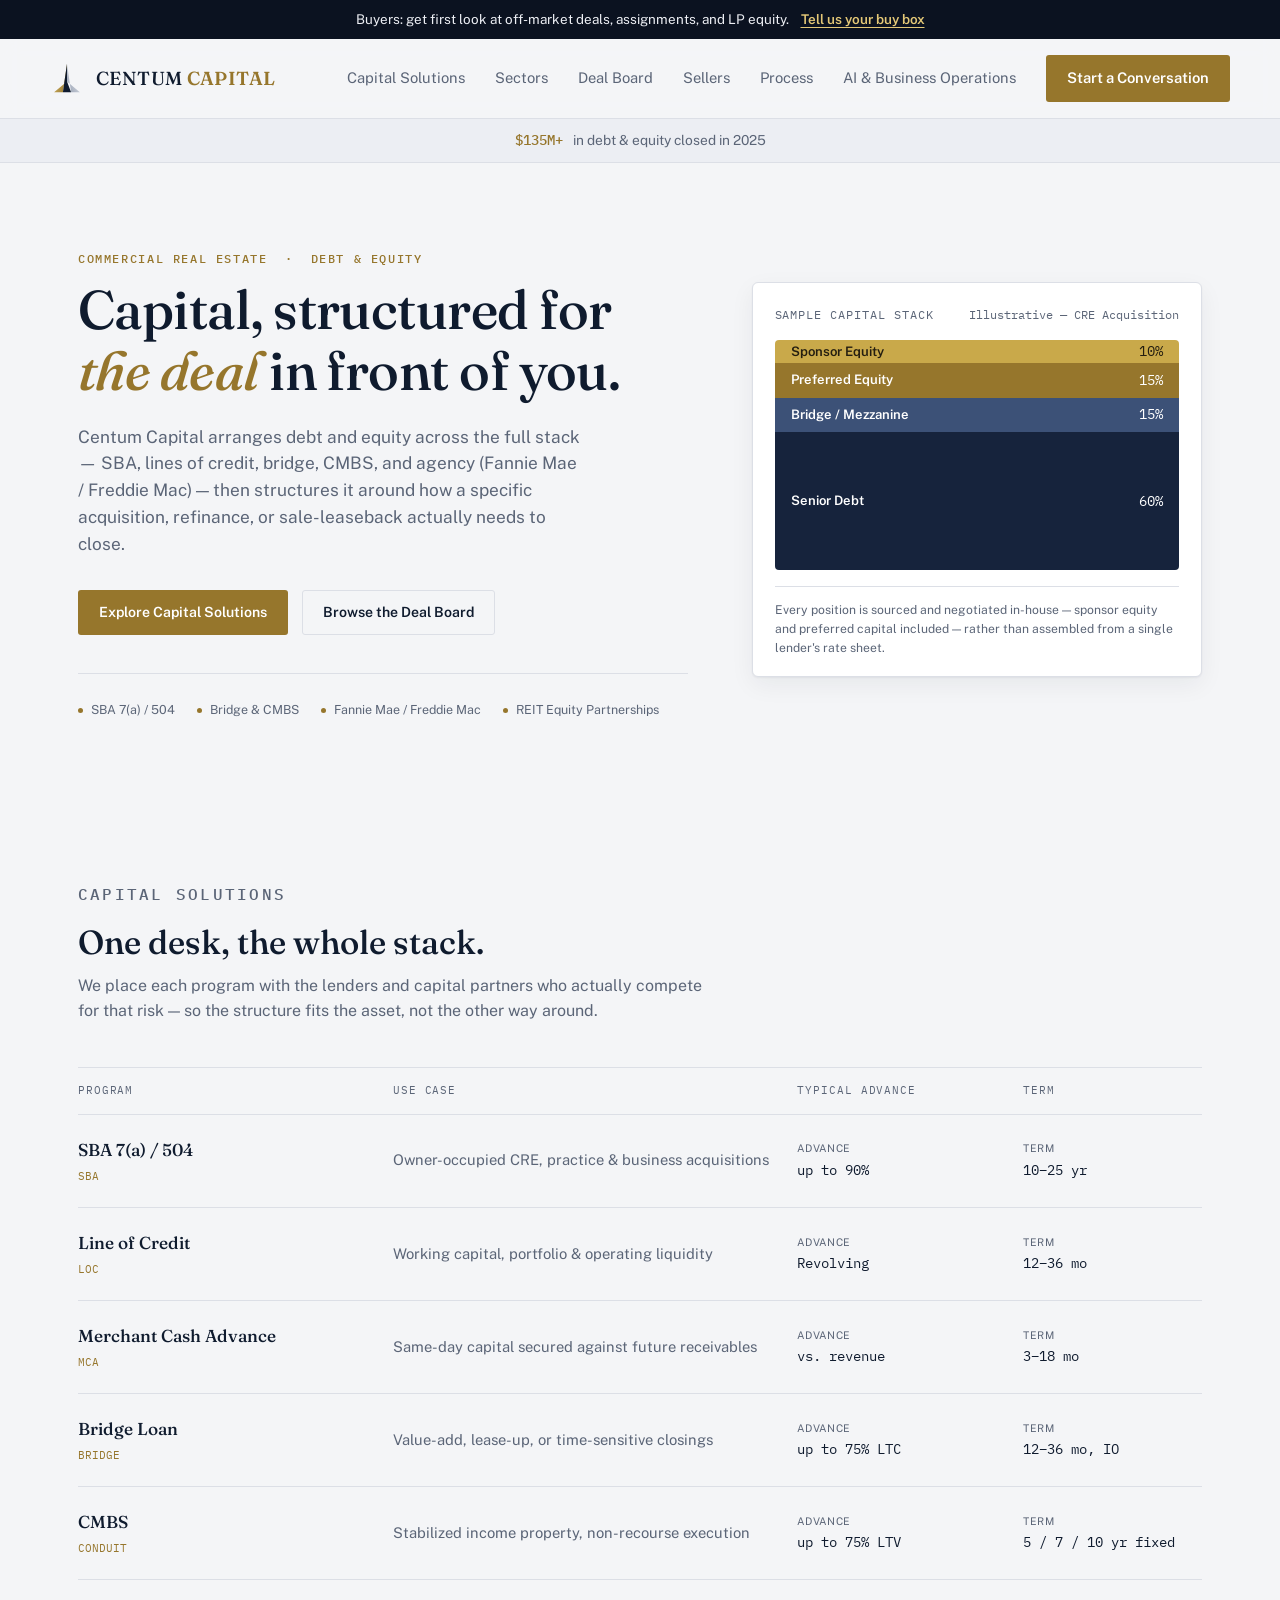
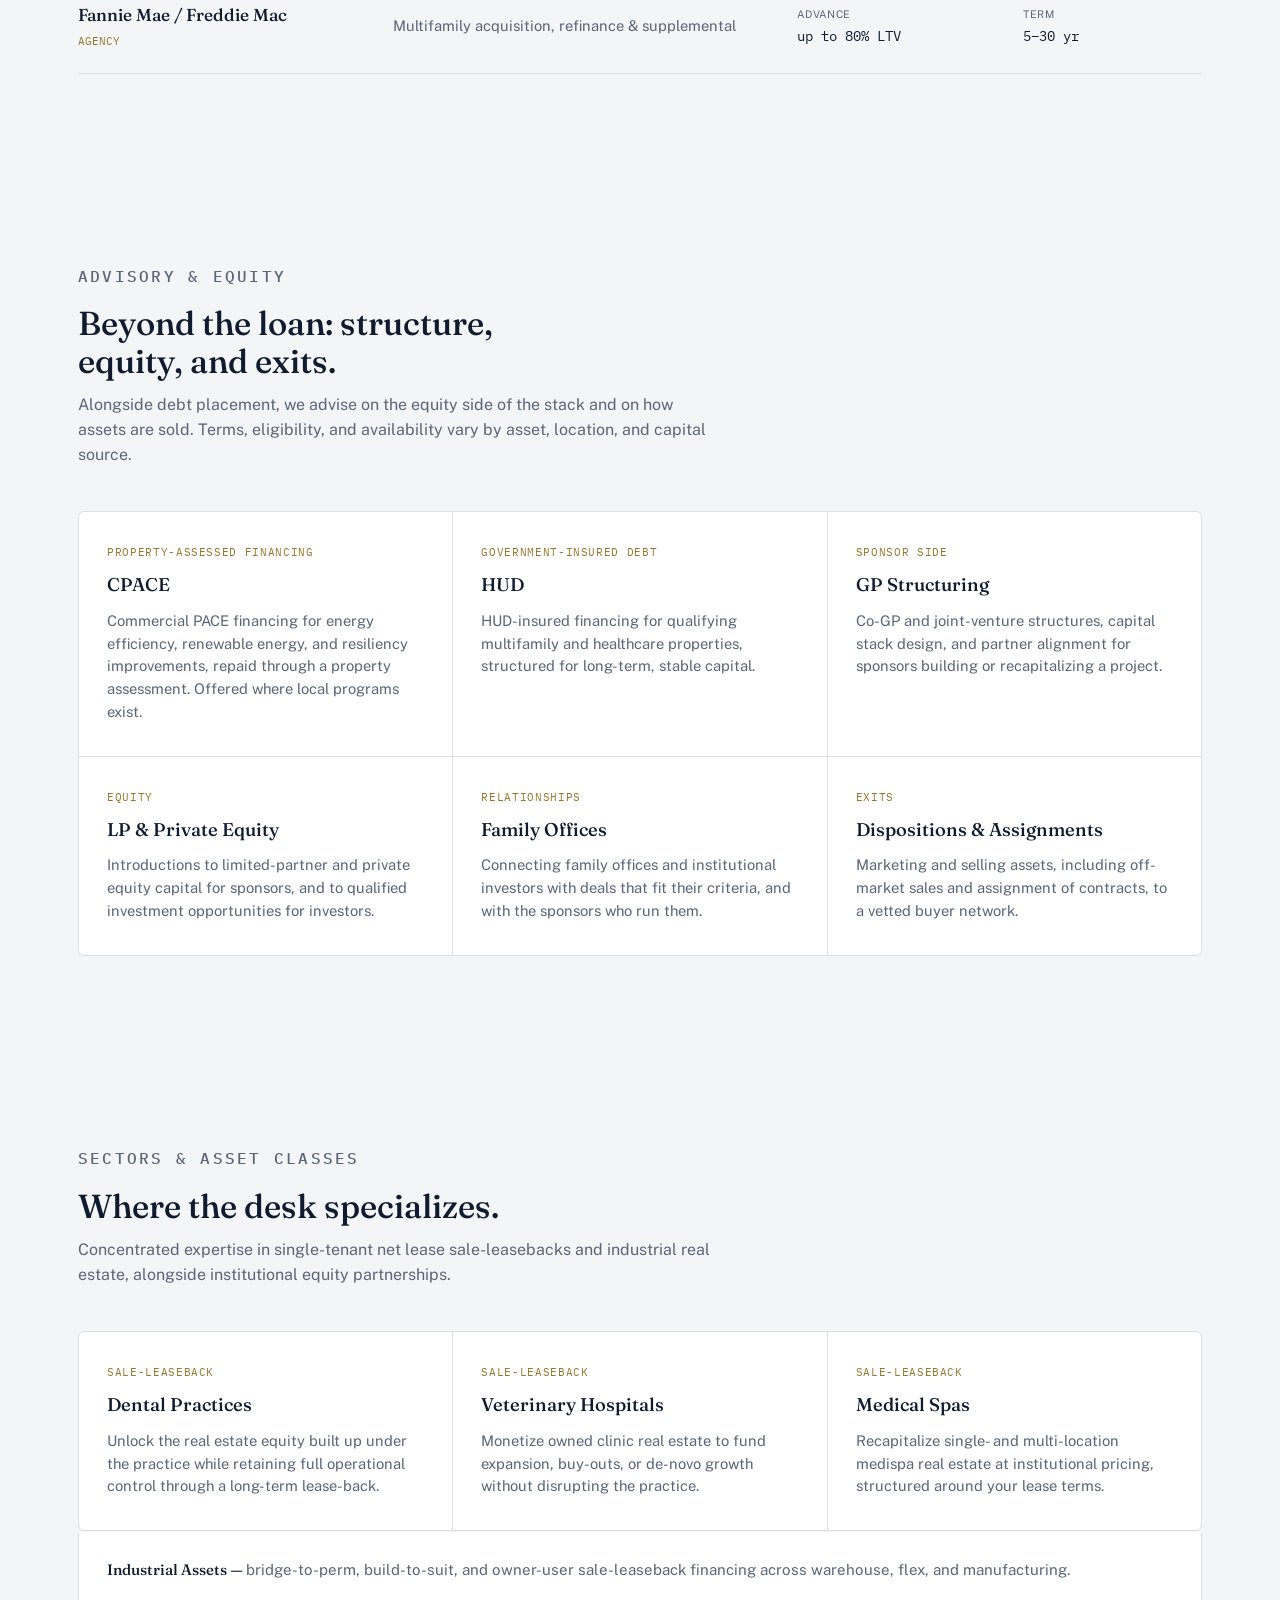
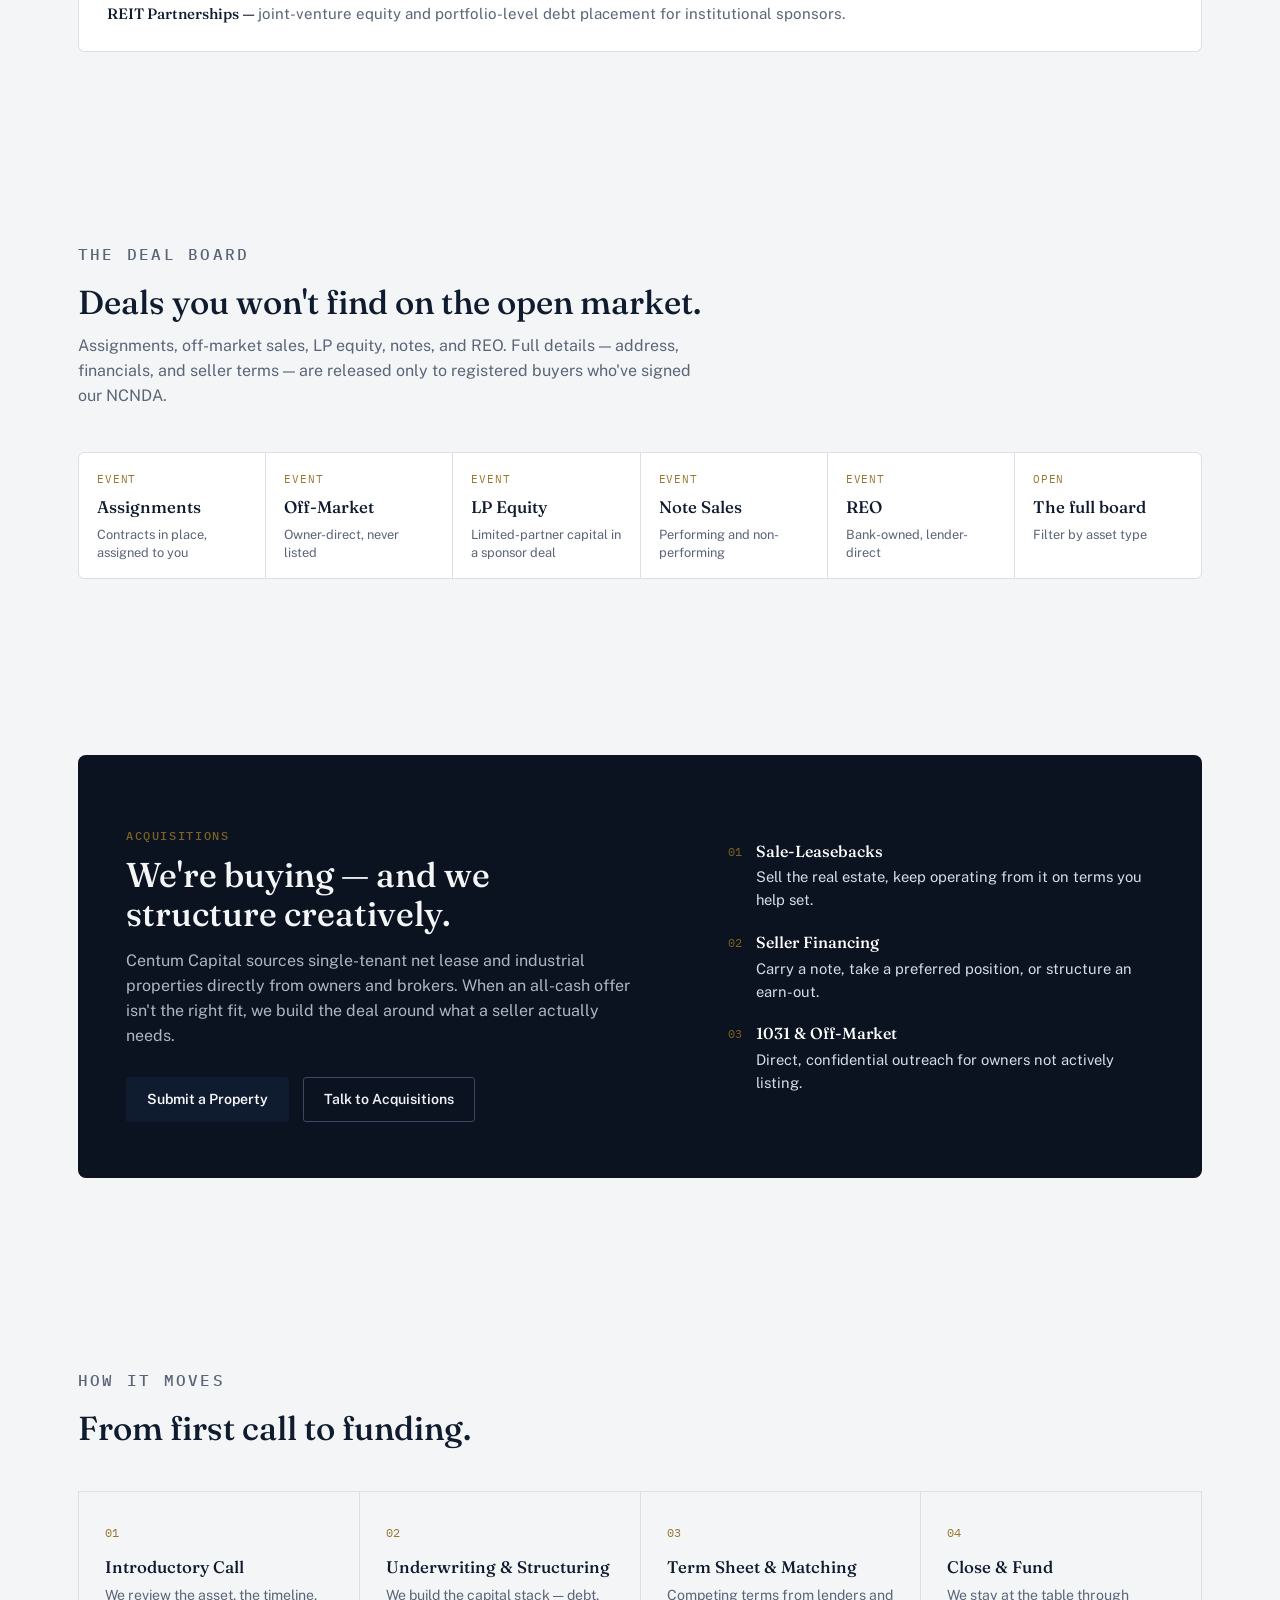
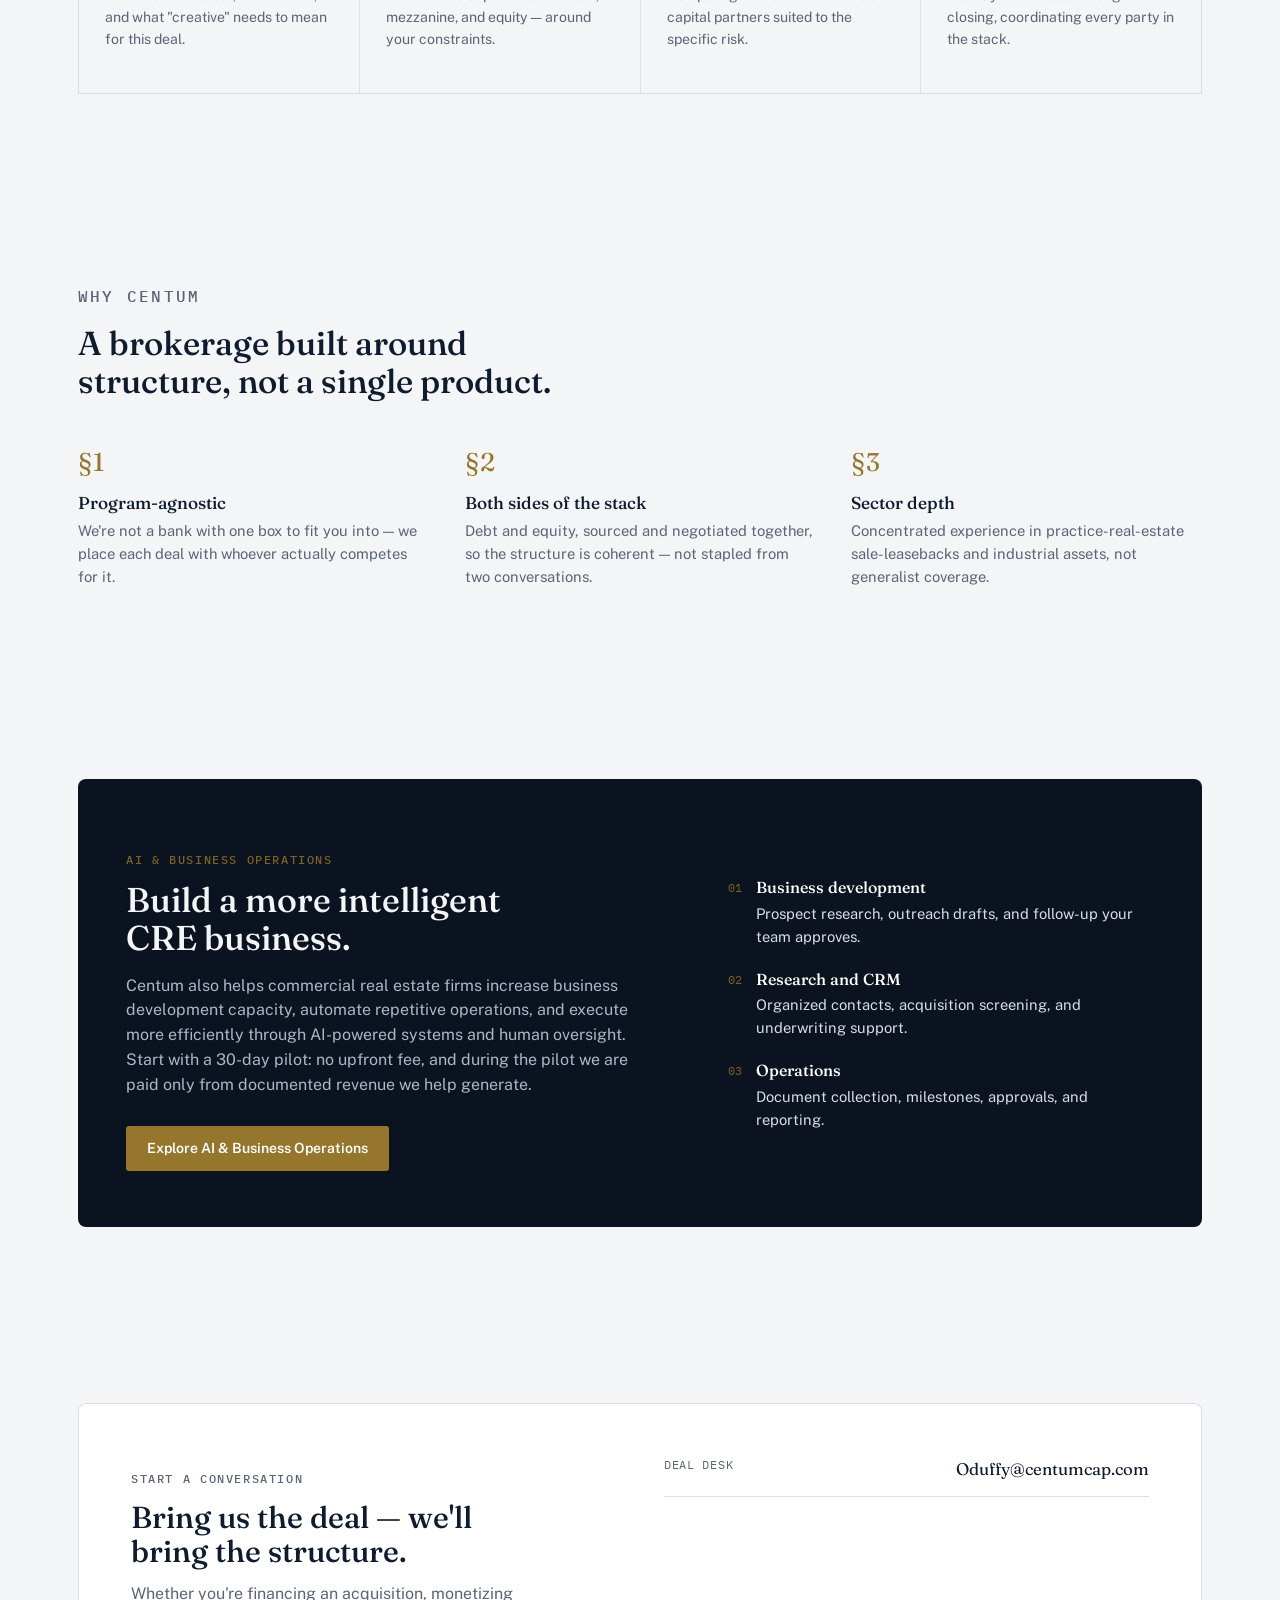
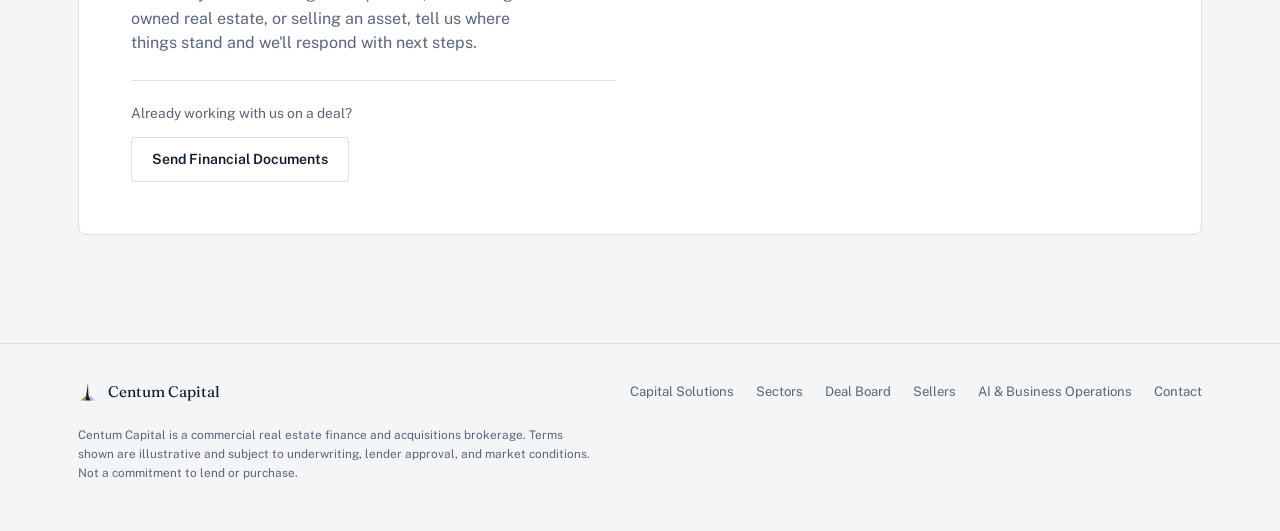
==== commit 7954dc67: "Add files via upload" ====
--- a/index.html
+++ b/index.html
@@ -4,7 +4,7 @@
 <meta charset="utf-8">
 <meta name="viewport" content="width=device-width, initial-scale=1">
 <title>Centum Capital | Commercial Real Estate Debt &amp; Equity</title>
-<meta name="description" content="Centum Capital arranges commercial real estate debt and equity, off-market deals, assignments, LP equity, and sale-leasebacks, and helps CRE firms deploy AI-powered operations.">
+<meta name="description" content="Centum Capital arranges commercial real estate debt and equity, CPACE, HUD, GP structuring, off-market deals, assignments, LP equity, family office relationships, dispositions, and sale-leasebacks, and helps CRE firms deploy AI-powered operations.">
 <link rel="canonical" href="https://centumcap.com/">
 <meta property="og:type" content="website">
 <meta property="og:site_name" content="Centum Capital">
@@ -165,6 +165,49 @@
     </div>
   </section>
 
+  <!-- ADVISORY & EQUITY -->
+  <section id="advisory">
+    <div class="wrap">
+      <div class="section-head" data-reveal>
+        <p class="eyebrow">Advisory &amp; Equity</p>
+        <h2>Beyond the loan: structure, equity, and exits.</h2>
+        <p>Alongside debt placement, we advise on the equity side of the stack and on how assets are sold. Terms, eligibility, and availability vary by asset, location, and capital source.</p>
+      </div>
+      <div class="sectors-grid" data-reveal>
+        <div class="sector-card">
+          <span class="tag">Property-Assessed Financing</span>
+          <h3>CPACE</h3>
+          <p>Commercial PACE financing for energy efficiency, renewable energy, and resiliency improvements, repaid through a property assessment. Offered where local programs exist.</p>
+        </div>
+        <div class="sector-card">
+          <span class="tag">Government-Insured Debt</span>
+          <h3>HUD</h3>
+          <p>HUD-insured financing for qualifying multifamily and healthcare properties, structured for long-term, stable capital.</p>
+        </div>
+        <div class="sector-card">
+          <span class="tag">Sponsor Side</span>
+          <h3>GP Structuring</h3>
+          <p>Co-GP and joint-venture structures, capital stack design, and partner alignment for sponsors building or recapitalizing a project.</p>
+        </div>
+        <div class="sector-card">
+          <span class="tag">Equity</span>
+          <h3>LP &amp; Private Equity</h3>
+          <p>Introductions to limited-partner and private equity capital for sponsors, and to qualified investment opportunities for investors.</p>
+        </div>
+        <div class="sector-card">
+          <span class="tag">Relationships</span>
+          <h3>Family Offices</h3>
+          <p>Connecting family offices and institutional investors with deals that fit their criteria, and with the sponsors who run them.</p>
+        </div>
+        <div class="sector-card">
+          <span class="tag">Exits</span>
+          <h3>Dispositions &amp; Assignments</h3>
+          <p>Marketing and selling assets, including off-market sales and assignment of contracts, to a vetted buyer network.</p>
+        </div>
+      </div>
+    </div>
+  </section>
+
   <!-- SECTORS -->
   <section id="sectors">
     <div class="wrap">
@@ -316,7 +359,7 @@
         <div>
           <p class="eyebrow">AI &amp; Business Operations</p>
           <h2>Build a more intelligent CRE business.</h2>
-          <p>Centum also helps commercial real estate firms increase business development capacity, automate repetitive operations, and execute more efficiently through AI-powered systems and human oversight.</p>
+          <p>Centum also helps commercial real estate firms increase business development capacity, automate repetitive operations, and execute more efficiently through AI-powered systems and human oversight. Start with a 30-day pilot: no upfront fee, and during the pilot we are paid only from documented revenue we help generate.</p>
           <div class="sourcing-actions">
             <a class="btn btn-gold" href="ai-business-operations.html">Explore AI &amp; Business Operations</a>
           </div>
